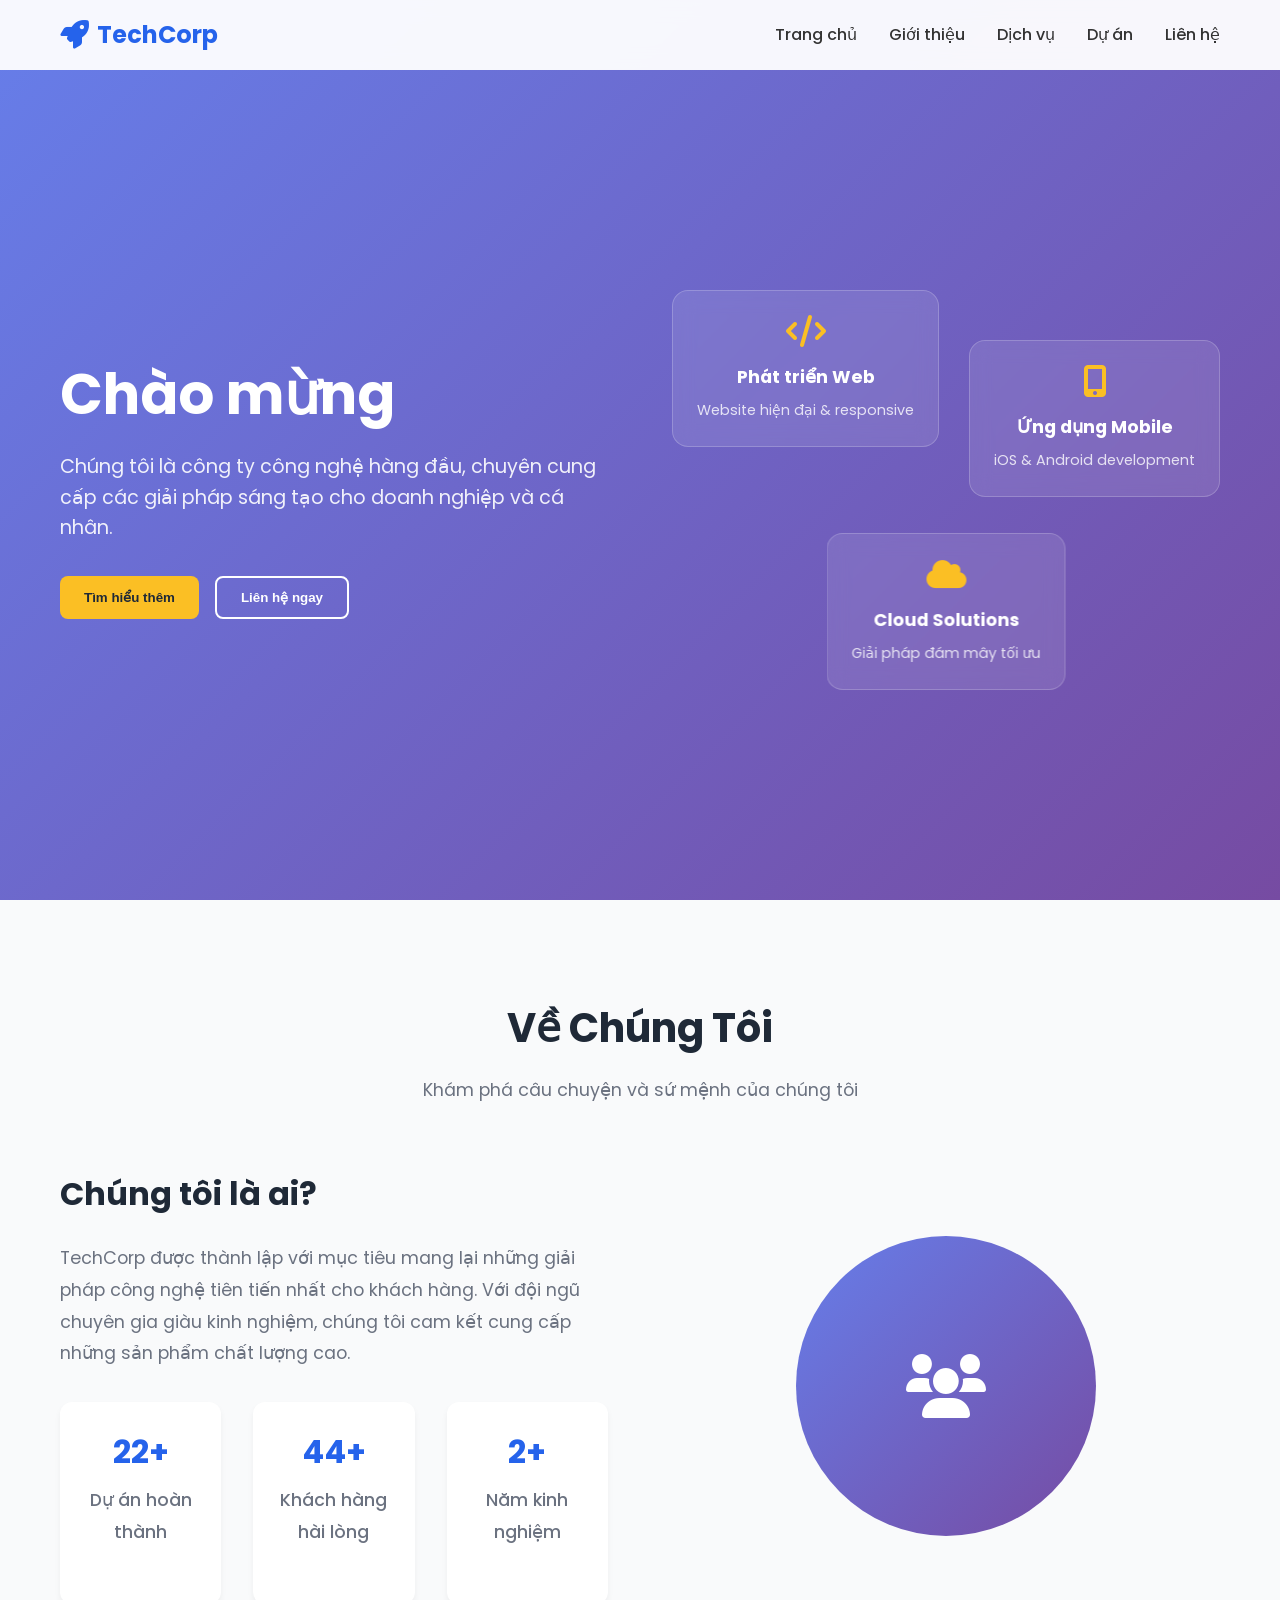
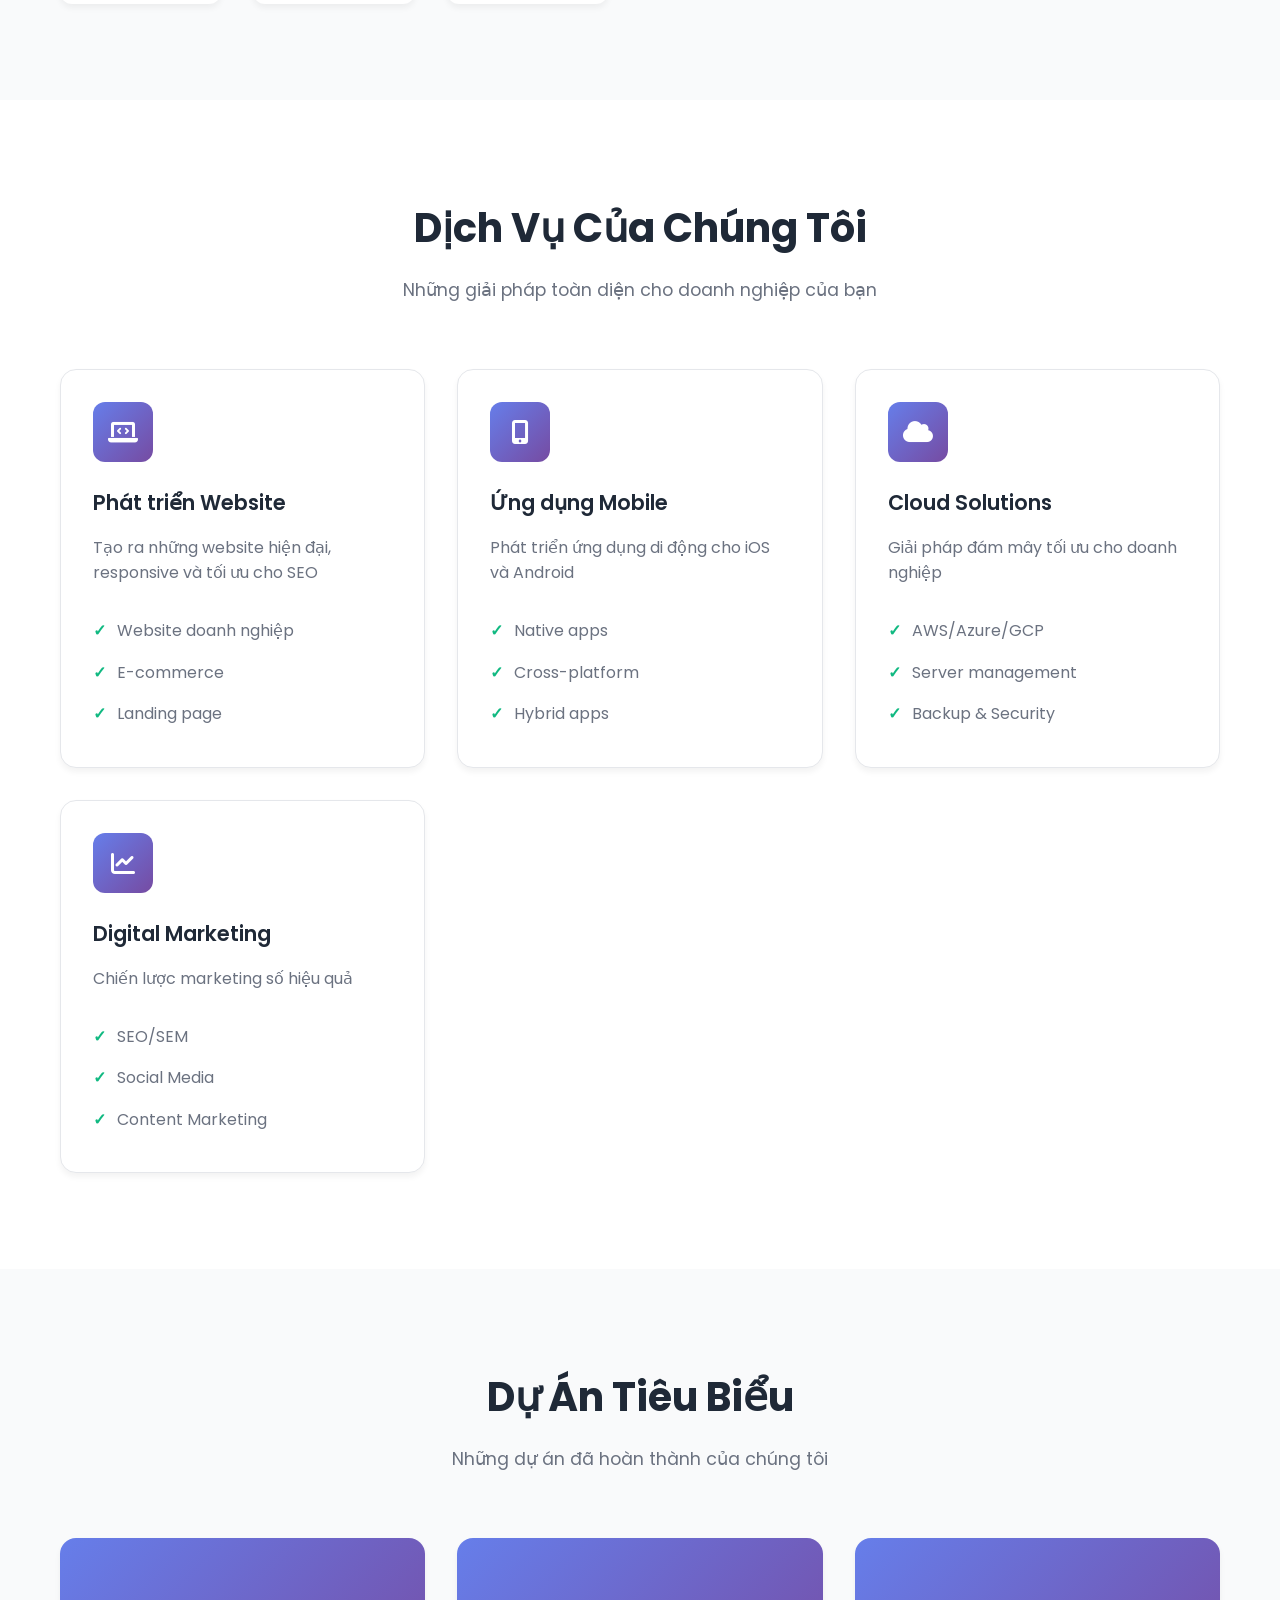
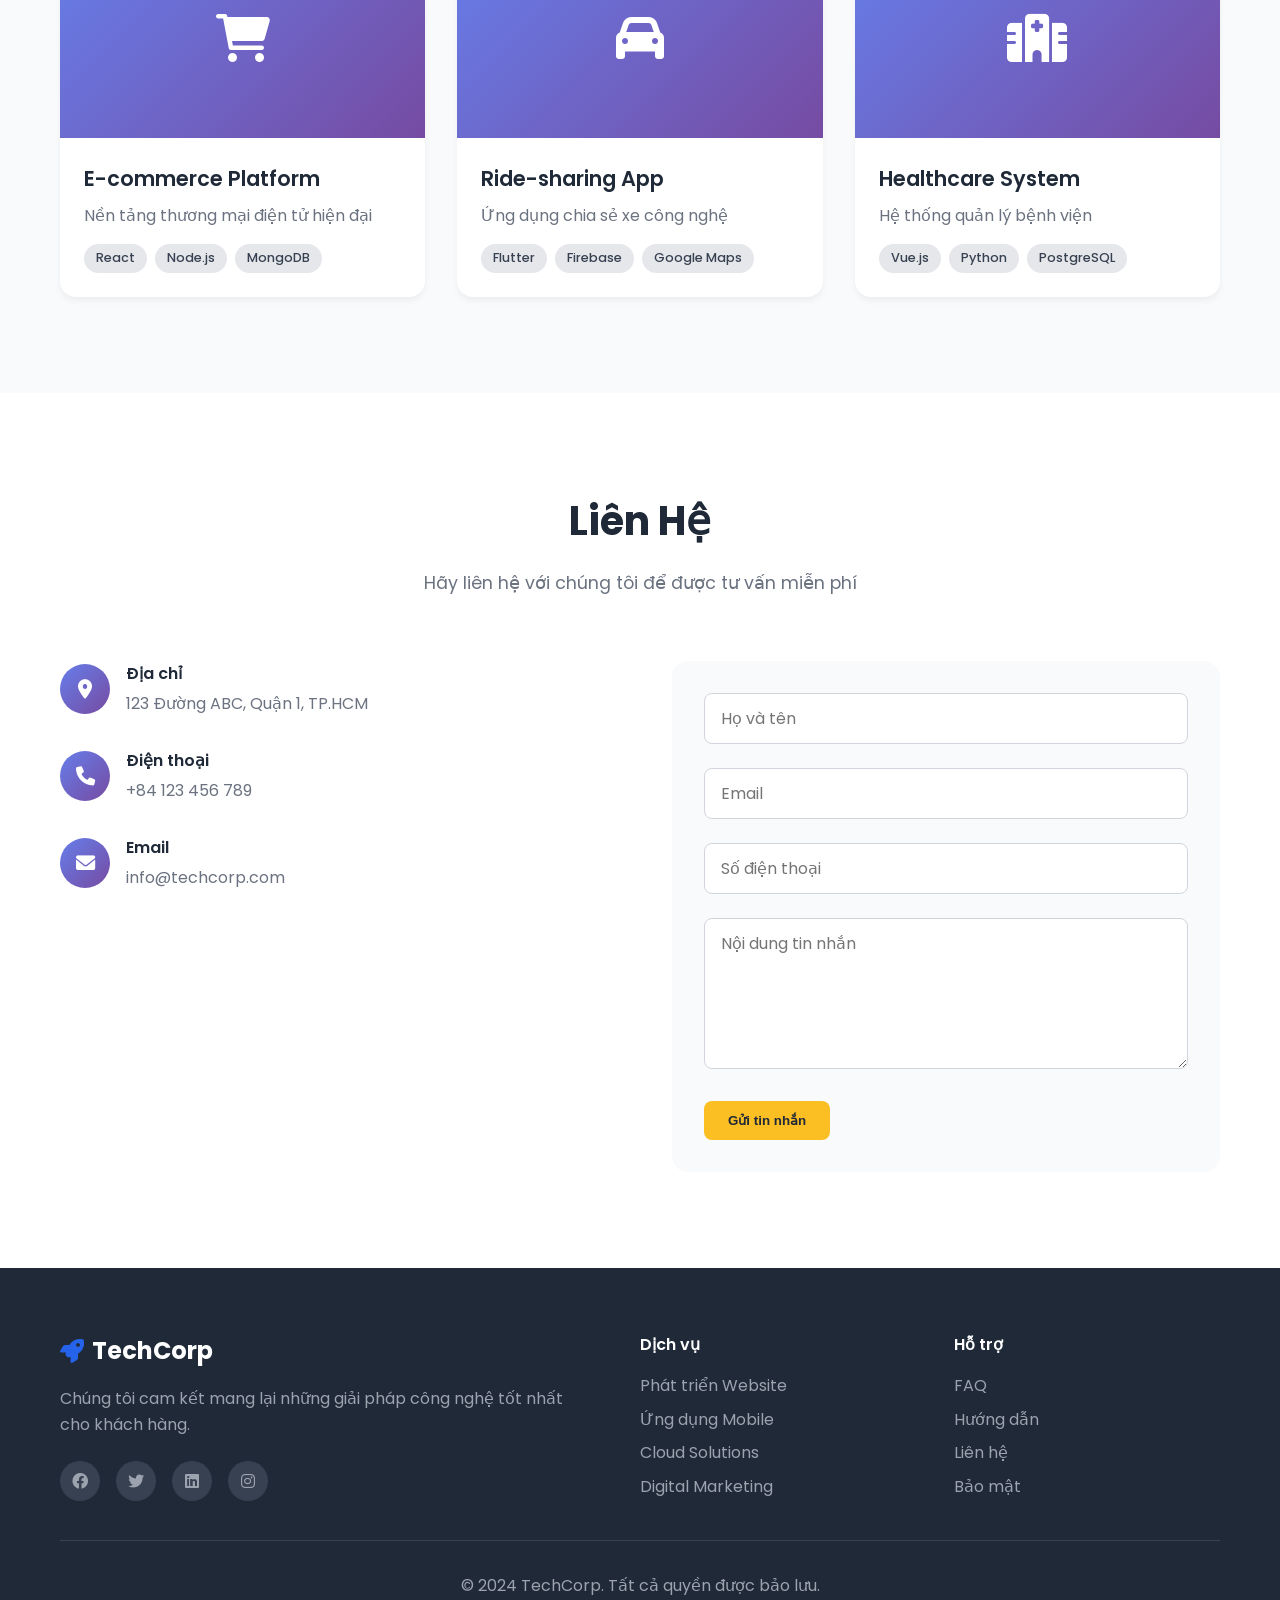
==== index.html @ 52f7b10e "Add files via upload" ====
<!DOCTYPE html>
<html lang="vi">
<head>
    <meta charset="UTF-8">
    <meta name="viewport" content="width=device-width, initial-scale=1.0">
    <title>Ứng Dụng Giới Thiệu</title>
    <link rel="stylesheet" href="styles.css">
    <link href="https://cdnjs.cloudflare.com/ajax/libs/font-awesome/6.0.0/css/all.min.css" rel="stylesheet">
    <link href="https://fonts.googleapis.com/css2?family=Poppins:wght@300;400;500;600;700&display=swap" rel="stylesheet">
</head>
<body>
    <!-- Navigation -->
    <nav class="navbar">
        <div class="nav-container">
            <div class="nav-logo">
                <i class="fas fa-rocket"></i>
                <span>TechCorp</span>
            </div>
            <ul class="nav-menu">
                <li class="nav-item">
                    <a href="#home" class="nav-link">Trang chủ</a>
                </li>
                <li class="nav-item">
                    <a href="#about" class="nav-link">Giới thiệu</a>
                </li>
                <li class="nav-item">
                    <a href="#services" class="nav-link">Dịch vụ</a>
                </li>
                <li class="nav-item">
                    <a href="#portfolio" class="nav-link">Dự án</a>
                </li>
                <li class="nav-item">
                    <a href="#contact" class="nav-link">Liên hệ</a>
                </li>
            </ul>
            <div class="hamburger">
                <span class="bar"></span>
                <span class="bar"></span>
                <span class="bar"></span>
            </div>
        </div>
    </nav>

    <!-- Hero Section -->
    <section id="home" class="hero">
        <div class="hero-container">
            <div class="hero-content">
                <h1 class="hero-title">
                    Chào mừng đến với <span class="highlight">TechCorp</span>
                </h1>
                <p class="hero-subtitle">
                    Chúng tôi là công ty công nghệ hàng đầu, chuyên cung cấp các giải pháp sáng tạo 
                    cho doanh nghiệp và cá nhân.
                </p>
                <div class="hero-buttons">
                    <button class="btn btn-primary">Tìm hiểu thêm</button>
                    <button class="btn btn-secondary">Liên hệ ngay</button>
                </div>
            </div>
            <div class="hero-image">
                <div class="floating-card">
                    <i class="fas fa-code"></i>
                    <h3>Phát triển Web</h3>
                    <p>Website hiện đại & responsive</p>
                </div>
                <div class="floating-card">
                    <i class="fas fa-mobile-alt"></i>
                    <h3>Ứng dụng Mobile</h3>
                    <p>iOS & Android development</p>
                </div>
                <div class="floating-card">
                    <i class="fas fa-cloud"></i>
                    <h3>Cloud Solutions</h3>
                    <p>Giải pháp đám mây tối ưu</p>
                </div>
            </div>
        </div>
    </section>

    <!-- About Section -->
    <section id="about" class="about">
        <div class="container">
            <div class="section-header">
                <h2>Về Chúng Tôi</h2>
                <p>Khám phá câu chuyện và sứ mệnh của chúng tôi</p>
            </div>
            <div class="about-content">
                <div class="about-text">
                    <h3>Chúng tôi là ai?</h3>
                    <p>
                        TechCorp được thành lập với mục tiêu mang lại những giải pháp công nghệ 
                        tiên tiến nhất cho khách hàng. Với đội ngũ chuyên gia giàu kinh nghiệm, 
                        chúng tôi cam kết cung cấp những sản phẩm chất lượng cao.
                    </p>
                    <div class="stats">
                        <div class="stat-item">
                            <h4>50+</h4>
                            <p>Dự án hoàn thành</p>
                        </div>
                        <div class="stat-item">
                            <h4>100+</h4>
                            <p>Khách hàng hài lòng</p>
                        </div>
                        <div class="stat-item">
                            <h4>5+</h4>
                            <p>Năm kinh nghiệm</p>
                        </div>
                    </div>
                </div>
                <div class="about-image">
                    <div class="image-placeholder">
                        <i class="fas fa-users"></i>
                    </div>
                </div>
            </div>
        </div>
    </section>

    <!-- Services Section -->
    <section id="services" class="services">
        <div class="container">
            <div class="section-header">
                <h2>Dịch Vụ Của Chúng Tôi</h2>
                <p>Những giải pháp toàn diện cho doanh nghiệp của bạn</p>
            </div>
            <div class="services-grid">
                <div class="service-card">
                    <div class="service-icon">
                        <i class="fas fa-laptop-code"></i>
                    </div>
                    <h3>Phát triển Website</h3>
                    <p>Tạo ra những website hiện đại, responsive và tối ưu cho SEO</p>
                    <ul>
                        <li>Website doanh nghiệp</li>
                        <li>E-commerce</li>
                        <li>Landing page</li>
                    </ul>
                </div>
                <div class="service-card">
                    <div class="service-icon">
                        <i class="fas fa-mobile-alt"></i>
                    </div>
                    <h3>Ứng dụng Mobile</h3>
                    <p>Phát triển ứng dụng di động cho iOS và Android</p>
                    <ul>
                        <li>Native apps</li>
                        <li>Cross-platform</li>
                        <li>Hybrid apps</li>
                    </ul>
                </div>
                <div class="service-card">
                    <div class="service-icon">
                        <i class="fas fa-cloud"></i>
                    </div>
                    <h3>Cloud Solutions</h3>
                    <p>Giải pháp đám mây tối ưu cho doanh nghiệp</p>
                    <ul>
                        <li>AWS/Azure/GCP</li>
                        <li>Server management</li>
                        <li>Backup & Security</li>
                    </ul>
                </div>
                <div class="service-card">
                    <div class="service-icon">
                        <i class="fas fa-chart-line"></i>
                    </div>
                    <h3>Digital Marketing</h3>
                    <p>Chiến lược marketing số hiệu quả</p>
                    <ul>
                        <li>SEO/SEM</li>
                        <li>Social Media</li>
                        <li>Content Marketing</li>
                    </ul>
                </div>
            </div>
        </div>
    </section>

    <!-- Portfolio Section -->
    <section id="portfolio" class="portfolio">
        <div class="container">
            <div class="section-header">
                <h2>Dự Án Tiêu Biểu</h2>
                <p>Những dự án đã hoàn thành của chúng tôi</p>
            </div>
            <div class="portfolio-grid">
                <div class="portfolio-item">
                    <div class="portfolio-image">
                        <i class="fas fa-shopping-cart"></i>
                    </div>
                    <div class="portfolio-content">
                        <h3>E-commerce Platform</h3>
                        <p>Nền tảng thương mại điện tử hiện đại</p>
                        <div class="portfolio-tags">
                            <span>React</span>
                            <span>Node.js</span>
                            <span>MongoDB</span>
                        </div>
                    </div>
                </div>
                <div class="portfolio-item">
                    <div class="portfolio-image">
                        <i class="fas fa-car"></i>
                    </div>
                    <div class="portfolio-content">
                        <h3>Ride-sharing App</h3>
                        <p>Ứng dụng chia sẻ xe công nghệ</p>
                        <div class="portfolio-tags">
                            <span>Flutter</span>
                            <span>Firebase</span>
                            <span>Google Maps</span>
                        </div>
                    </div>
                </div>
                <div class="portfolio-item">
                    <div class="portfolio-image">
                        <i class="fas fa-hospital"></i>
                    </div>
                    <div class="portfolio-content">
                        <h3>Healthcare System</h3>
                        <p>Hệ thống quản lý bệnh viện</p>
                        <div class="portfolio-tags">
                            <span>Vue.js</span>
                            <span>Python</span>
                            <span>PostgreSQL</span>
                        </div>
                    </div>
                </div>
            </div>
        </div>
    </section>

    <!-- Contact Section -->
    <section id="contact" class="contact">
        <div class="container">
            <div class="section-header">
                <h2>Liên Hệ</h2>
                <p>Hãy liên hệ với chúng tôi để được tư vấn miễn phí</p>
            </div>
            <div class="contact-content">
                <div class="contact-info">
                    <div class="contact-item">
                        <div class="contact-icon">
                            <i class="fas fa-map-marker-alt"></i>
                        </div>
                        <div>
                            <h4>Địa chỉ</h4>
                            <p>123 Đường ABC, Quận 1, TP.HCM</p>
                        </div>
                    </div>
                    <div class="contact-item">
                        <div class="contact-icon">
                            <i class="fas fa-phone"></i>
                        </div>
                        <div>
                            <h4>Điện thoại</h4>
                            <p>+84 123 456 789</p>
                        </div>
                    </div>
                    <div class="contact-item">
                        <div class="contact-icon">
                            <i class="fas fa-envelope"></i>
                        </div>
                        <div>
                            <h4>Email</h4>
                            <p>info@techcorp.com</p>
                        </div>
                    </div>
                </div>
                <form class="contact-form">
                    <div class="form-group">
                        <input type="text" placeholder="Họ và tên" required>
                    </div>
                    <div class="form-group">
                        <input type="email" placeholder="Email" required>
                    </div>
                    <div class="form-group">
                        <input type="text" placeholder="Số điện thoại">
                    </div>
                    <div class="form-group">
                        <textarea placeholder="Nội dung tin nhắn" rows="5" required></textarea>
                    </div>
                    <button type="submit" class="btn btn-primary">Gửi tin nhắn</button>
                </form>
            </div>
        </div>
    </section>

    <!-- Footer -->
    <footer class="footer">
        <div class="container">
            <div class="footer-content">
                <div class="footer-section">
                    <div class="footer-logo">
                        <i class="fas fa-rocket"></i>
                        <span>TechCorp</span>
                    </div>
                    <p>Chúng tôi cam kết mang lại những giải pháp công nghệ tốt nhất cho khách hàng.</p>
                    <div class="social-links">
                        <a href="#"><i class="fab fa-facebook"></i></a>
                        <a href="#"><i class="fab fa-twitter"></i></a>
                        <a href="#"><i class="fab fa-linkedin"></i></a>
                        <a href="#"><i class="fab fa-instagram"></i></a>
                    </div>
                </div>
                <div class="footer-section">
                    <h4>Dịch vụ</h4>
                    <ul>
                        <li><a href="#">Phát triển Website</a></li>
                        <li><a href="#">Ứng dụng Mobile</a></li>
                        <li><a href="#">Cloud Solutions</a></li>
                        <li><a href="#">Digital Marketing</a></li>
                    </ul>
                </div>
                <div class="footer-section">
                    <h4>Hỗ trợ</h4>
                    <ul>
                        <li><a href="#">FAQ</a></li>
                        <li><a href="#">Hướng dẫn</a></li>
                        <li><a href="#">Liên hệ</a></li>
                        <li><a href="#">Bảo mật</a></li>
                    </ul>
                </div>
            </div>
            <div class="footer-bottom">
                <p>&copy; 2024 TechCorp. Tất cả quyền được bảo lưu.</p>
            </div>
        </div>
    </footer>

    <script src="script.js"></script>
</body>
</html>
---- styles.css ----
/* Reset and Base Styles */
* {
    margin: 0;
    padding: 0;
    box-sizing: border-box;
}

html {
    scroll-behavior: smooth;
}

body {
    font-family: 'Poppins', sans-serif;
    line-height: 1.6;
    color: #333;
    overflow-x: hidden;
}

.container {
    max-width: 1200px;
    margin: 0 auto;
    padding: 0 20px;
}

/* Navigation */
.navbar {
    position: fixed;
    top: 0;
    width: 100%;
    background: rgba(255, 255, 255, 0.95);
    backdrop-filter: blur(10px);
    z-index: 1000;
    padding: 1rem 0;
    transition: all 0.3s ease;
}

.nav-container {
    max-width: 1200px;
    margin: 0 auto;
    padding: 0 20px;
    display: flex;
    justify-content: space-between;
    align-items: center;
}

.nav-logo {
    display: flex;
    align-items: center;
    font-size: 1.5rem;
    font-weight: 700;
    color: #2563eb;
}

.nav-logo i {
    margin-right: 0.5rem;
    font-size: 1.8rem;
}

.nav-menu {
    display: flex;
    list-style: none;
    gap: 2rem;
}

.nav-link {
    text-decoration: none;
    color: #333;
    font-weight: 500;
    transition: color 0.3s ease;
    position: relative;
}

.nav-link:hover {
    color: #2563eb;
}

.nav-link::after {
    content: '';
    position: absolute;
    bottom: -5px;
    left: 0;
    width: 0;
    height: 2px;
    background: #2563eb;
    transition: width 0.3s ease;
}

.nav-link:hover::after {
    width: 100%;
}

.hamburger {
    display: none;
    flex-direction: column;
    cursor: pointer;
}

.bar {
    width: 25px;
    height: 3px;
    background: #333;
    margin: 3px 0;
    transition: 0.3s;
}

/* Hero Section */
.hero {
    min-height: 100vh;
    display: flex;
    align-items: center;
    background: linear-gradient(135deg, #667eea 0%, #764ba2 100%);
    color: white;
    padding-top: 80px;
}

.hero-container {
    max-width: 1200px;
    margin: 0 auto;
    padding: 0 20px;
    display: grid;
    grid-template-columns: 1fr 1fr;
    gap: 4rem;
    align-items: center;
}

.hero-title {
    font-size: 3.5rem;
    font-weight: 700;
    margin-bottom: 1.5rem;
    line-height: 1.2;
}

.highlight {
    color: #fbbf24;
}

.hero-subtitle {
    font-size: 1.2rem;
    margin-bottom: 2rem;
    opacity: 0.9;
}

.hero-buttons {
    display: flex;
    gap: 1rem;
    flex-wrap: wrap;
}

.btn {
    padding: 12px 24px;
    border: none;
    border-radius: 8px;
    font-weight: 600;
    cursor: pointer;
    transition: all 0.3s ease;
    text-decoration: none;
    display: inline-block;
}

.btn-primary {
    background: #fbbf24;
    color: #1f2937;
}

.btn-primary:hover {
    background: #f59e0b;
    transform: translateY(-2px);
}

.btn-secondary {
    background: transparent;
    color: white;
    border: 2px solid white;
}

.btn-secondary:hover {
    background: white;
    color: #1f2937;
    transform: translateY(-2px);
}

.hero-image {
    position: relative;
    height: 400px;
}

.floating-card {
    position: absolute;
    background: rgba(255, 255, 255, 0.1);
    backdrop-filter: blur(10px);
    border: 1px solid rgba(255, 255, 255, 0.2);
    border-radius: 16px;
    padding: 1.5rem;
    text-align: center;
    animation: float 6s ease-in-out infinite;
}

.floating-card:nth-child(1) {
    top: 0;
    left: 0;
    animation-delay: 0s;
}

.floating-card:nth-child(2) {
    top: 50px;
    right: 0;
    animation-delay: 2s;
}

.floating-card:nth-child(3) {
    bottom: 0;
    left: 50%;
    transform: translateX(-50%);
    animation-delay: 4s;
}

.floating-card i {
    font-size: 2rem;
    color: #fbbf24;
    margin-bottom: 1rem;
}

.floating-card h3 {
    font-size: 1.1rem;
    margin-bottom: 0.5rem;
}

.floating-card p {
    font-size: 0.9rem;
    opacity: 0.8;
}

@keyframes float {
    0%, 100% { transform: translateY(0px); }
    50% { transform: translateY(-20px); }
}

/* Section Headers */
.section-header {
    text-align: center;
    margin-bottom: 4rem;
}

.section-header h2 {
    font-size: 2.5rem;
    font-weight: 700;
    margin-bottom: 1rem;
    color: #1f2937;
}

.section-header p {
    font-size: 1.1rem;
    color: #6b7280;
    max-width: 600px;
    margin: 0 auto;
}

/* About Section */
.about {
    padding: 6rem 0;
    background: #f9fafb;
}

.about-content {
    display: grid;
    grid-template-columns: 1fr 1fr;
    gap: 4rem;
    align-items: center;
}

.about-text h3 {
    font-size: 2rem;
    margin-bottom: 1.5rem;
    color: #1f2937;
}

.about-text p {
    font-size: 1.1rem;
    color: #6b7280;
    margin-bottom: 2rem;
    line-height: 1.8;
}

.stats {
    display: grid;
    grid-template-columns: repeat(3, 1fr);
    gap: 2rem;
}

.stat-item {
    text-align: center;
    padding: 1.5rem;
    background: white;
    border-radius: 12px;
    box-shadow: 0 4px 6px rgba(0, 0, 0, 0.05);
    transition: transform 0.3s ease;
}

.stat-item:hover {
    transform: translateY(-5px);
}

.stat-item h4 {
    font-size: 2rem;
    font-weight: 700;
    color: #2563eb;
    margin-bottom: 0.5rem;
}

.stat-item p {
    color: #6b7280;
    font-weight: 500;
}

.about-image {
    display: flex;
    justify-content: center;
    align-items: center;
}

.image-placeholder {
    width: 300px;
    height: 300px;
    background: linear-gradient(135deg, #667eea 0%, #764ba2 100%);
    border-radius: 50%;
    display: flex;
    align-items: center;
    justify-content: center;
    color: white;
    font-size: 4rem;
}

/* Services Section */
.services {
    padding: 6rem 0;
    background: white;
}

.services-grid {
    display: grid;
    grid-template-columns: repeat(auto-fit, minmax(280px, 1fr));
    gap: 2rem;
}

.service-card {
    background: white;
    padding: 2rem;
    border-radius: 16px;
    box-shadow: 0 4px 6px rgba(0, 0, 0, 0.05);
    transition: all 0.3s ease;
    border: 1px solid #e5e7eb;
}

.service-card:hover {
    transform: translateY(-10px);
    box-shadow: 0 20px 25px rgba(0, 0, 0, 0.1);
}

.service-icon {
    width: 60px;
    height: 60px;
    background: linear-gradient(135deg, #667eea 0%, #764ba2 100%);
    border-radius: 12px;
    display: flex;
    align-items: center;
    justify-content: center;
    margin-bottom: 1.5rem;
}

.service-icon i {
    font-size: 1.5rem;
    color: white;
}

.service-card h3 {
    font-size: 1.3rem;
    font-weight: 600;
    margin-bottom: 1rem;
    color: #1f2937;
}

.service-card p {
    color: #6b7280;
    margin-bottom: 1.5rem;
    line-height: 1.6;
}

.service-card ul {
    list-style: none;
}

.service-card li {
    padding: 0.5rem 0;
    color: #6b7280;
    position: relative;
    padding-left: 1.5rem;
}

.service-card li::before {
    content: '✓';
    position: absolute;
    left: 0;
    color: #10b981;
    font-weight: bold;
}

/* Portfolio Section */
.portfolio {
    padding: 6rem 0;
    background: #f9fafb;
}

.portfolio-grid {
    display: grid;
    grid-template-columns: repeat(auto-fit, minmax(350px, 1fr));
    gap: 2rem;
}

.portfolio-item {
    background: white;
    border-radius: 16px;
    overflow: hidden;
    box-shadow: 0 4px 6px rgba(0, 0, 0, 0.05);
    transition: all 0.3s ease;
}

.portfolio-item:hover {
    transform: translateY(-5px);
    box-shadow: 0 20px 25px rgba(0, 0, 0, 0.1);
}

.portfolio-image {
    height: 200px;
    background: linear-gradient(135deg, #667eea 0%, #764ba2 100%);
    display: flex;
    align-items: center;
    justify-content: center;
    color: white;
    font-size: 3rem;
}

.portfolio-content {
    padding: 1.5rem;
}

.portfolio-content h3 {
    font-size: 1.3rem;
    font-weight: 600;
    margin-bottom: 0.5rem;
    color: #1f2937;
}

.portfolio-content p {
    color: #6b7280;
    margin-bottom: 1rem;
}

.portfolio-tags {
    display: flex;
    gap: 0.5rem;
    flex-wrap: wrap;
}

.portfolio-tags span {
    background: #e5e7eb;
    color: #374151;
    padding: 0.25rem 0.75rem;
    border-radius: 20px;
    font-size: 0.8rem;
    font-weight: 500;
}

/* Contact Section */
.contact {
    padding: 6rem 0;
    background: white;
}

.contact-content {
    display: grid;
    grid-template-columns: 1fr 1fr;
    gap: 4rem;
}

.contact-info {
    display: flex;
    flex-direction: column;
    gap: 2rem;
}

.contact-item {
    display: flex;
    align-items: center;
    gap: 1rem;
}

.contact-icon {
    width: 50px;
    height: 50px;
    background: linear-gradient(135deg, #667eea 0%, #764ba2 100%);
    border-radius: 50%;
    display: flex;
    align-items: center;
    justify-content: center;
    color: white;
    font-size: 1.2rem;
}

.contact-item h4 {
    font-weight: 600;
    margin-bottom: 0.25rem;
    color: #1f2937;
}

.contact-item p {
    color: #6b7280;
}

.contact-form {
    background: #f9fafb;
    padding: 2rem;
    border-radius: 16px;
}

.form-group {
    margin-bottom: 1.5rem;
}

.form-group input,
.form-group textarea {
    width: 100%;
    padding: 12px 16px;
    border: 1px solid #d1d5db;
    border-radius: 8px;
    font-size: 1rem;
    transition: border-color 0.3s ease;
    font-family: inherit;
}

.form-group input:focus,
.form-group textarea:focus {
    outline: none;
    border-color: #2563eb;
    box-shadow: 0 0 0 3px rgba(37, 99, 235, 0.1);
}

.form-group textarea {
    resize: vertical;
    min-height: 120px;
}

/* Footer */
.footer {
    background: #1f2937;
    color: white;
    padding: 4rem 0 2rem;
}

.footer-content {
    display: grid;
    grid-template-columns: 2fr 1fr 1fr;
    gap: 3rem;
    margin-bottom: 2rem;
}

.footer-logo {
    display: flex;
    align-items: center;
    font-size: 1.5rem;
    font-weight: 700;
    margin-bottom: 1rem;
}

.footer-logo i {
    margin-right: 0.5rem;
    color: #2563eb;
}

.footer-section p {
    color: #9ca3af;
    margin-bottom: 1.5rem;
    line-height: 1.6;
}

.social-links {
    display: flex;
    gap: 1rem;
}

.social-links a {
    width: 40px;
    height: 40px;
    background: #374151;
    border-radius: 50%;
    display: flex;
    align-items: center;
    justify-content: center;
    color: white;
    text-decoration: none;
    transition: background 0.3s ease;
}

.social-links a:hover {
    background: #2563eb;
}

.footer-section h4 {
    font-weight: 600;
    margin-bottom: 1rem;
    color: white;
}

.footer-section ul {
    list-style: none;
}

.footer-section li {
    margin-bottom: 0.5rem;
}

.footer-section a {
    color: #9ca3af;
    text-decoration: none;
    transition: color 0.3s ease;
}

.footer-section a:hover {
    color: white;
}

.footer-bottom {
    border-top: 1px solid #374151;
    padding-top: 2rem;
    text-align: center;
    color: #9ca3af;
}

/* Responsive Design */
@media (max-width: 768px) {
    .hamburger {
        display: flex;
    }

    .nav-menu {
        position: fixed;
        left: -100%;
        top: 70px;
        flex-direction: column;
        background-color: white;
        width: 100%;
        text-align: center;
        transition: 0.3s;
        box-shadow: 0 10px 27px rgba(0, 0, 0, 0.05);
        padding: 2rem 0;
    }

    .nav-menu.active {
        left: 0;
    }

    .hero-container {
        grid-template-columns: 1fr;
        text-align: center;
    }

    .hero-title {
        font-size: 2.5rem;
    }

    .hero-image {
        display: none;
    }

    .about-content {
        grid-template-columns: 1fr;
    }

    .stats {
        grid-template-columns: 1fr;
    }

    .contact-content {
        grid-template-columns: 1fr;
    }

    .footer-content {
        grid-template-columns: 1fr;
        text-align: center;
    }

    .section-header h2 {
        font-size: 2rem;
    }
}

@media (max-width: 480px) {
    .hero-title {
        font-size: 2rem;
    }

    .hero-buttons {
        flex-direction: column;
        align-items: center;
    }

    .btn {
        width: 100%;
        max-width: 250px;
    }
}

/* Animations */
@keyframes fadeInUp {
    from {
        opacity: 0;
        transform: translateY(30px);
    }
    to {
        opacity: 1;
        transform: translateY(0);
    }
}

.service-card,
.portfolio-item,
.stat-item {
    animation: fadeInUp 0.6s ease-out;
}

/* Smooth scrolling for navigation links */
.nav-link {
    scroll-behavior: smooth;
}
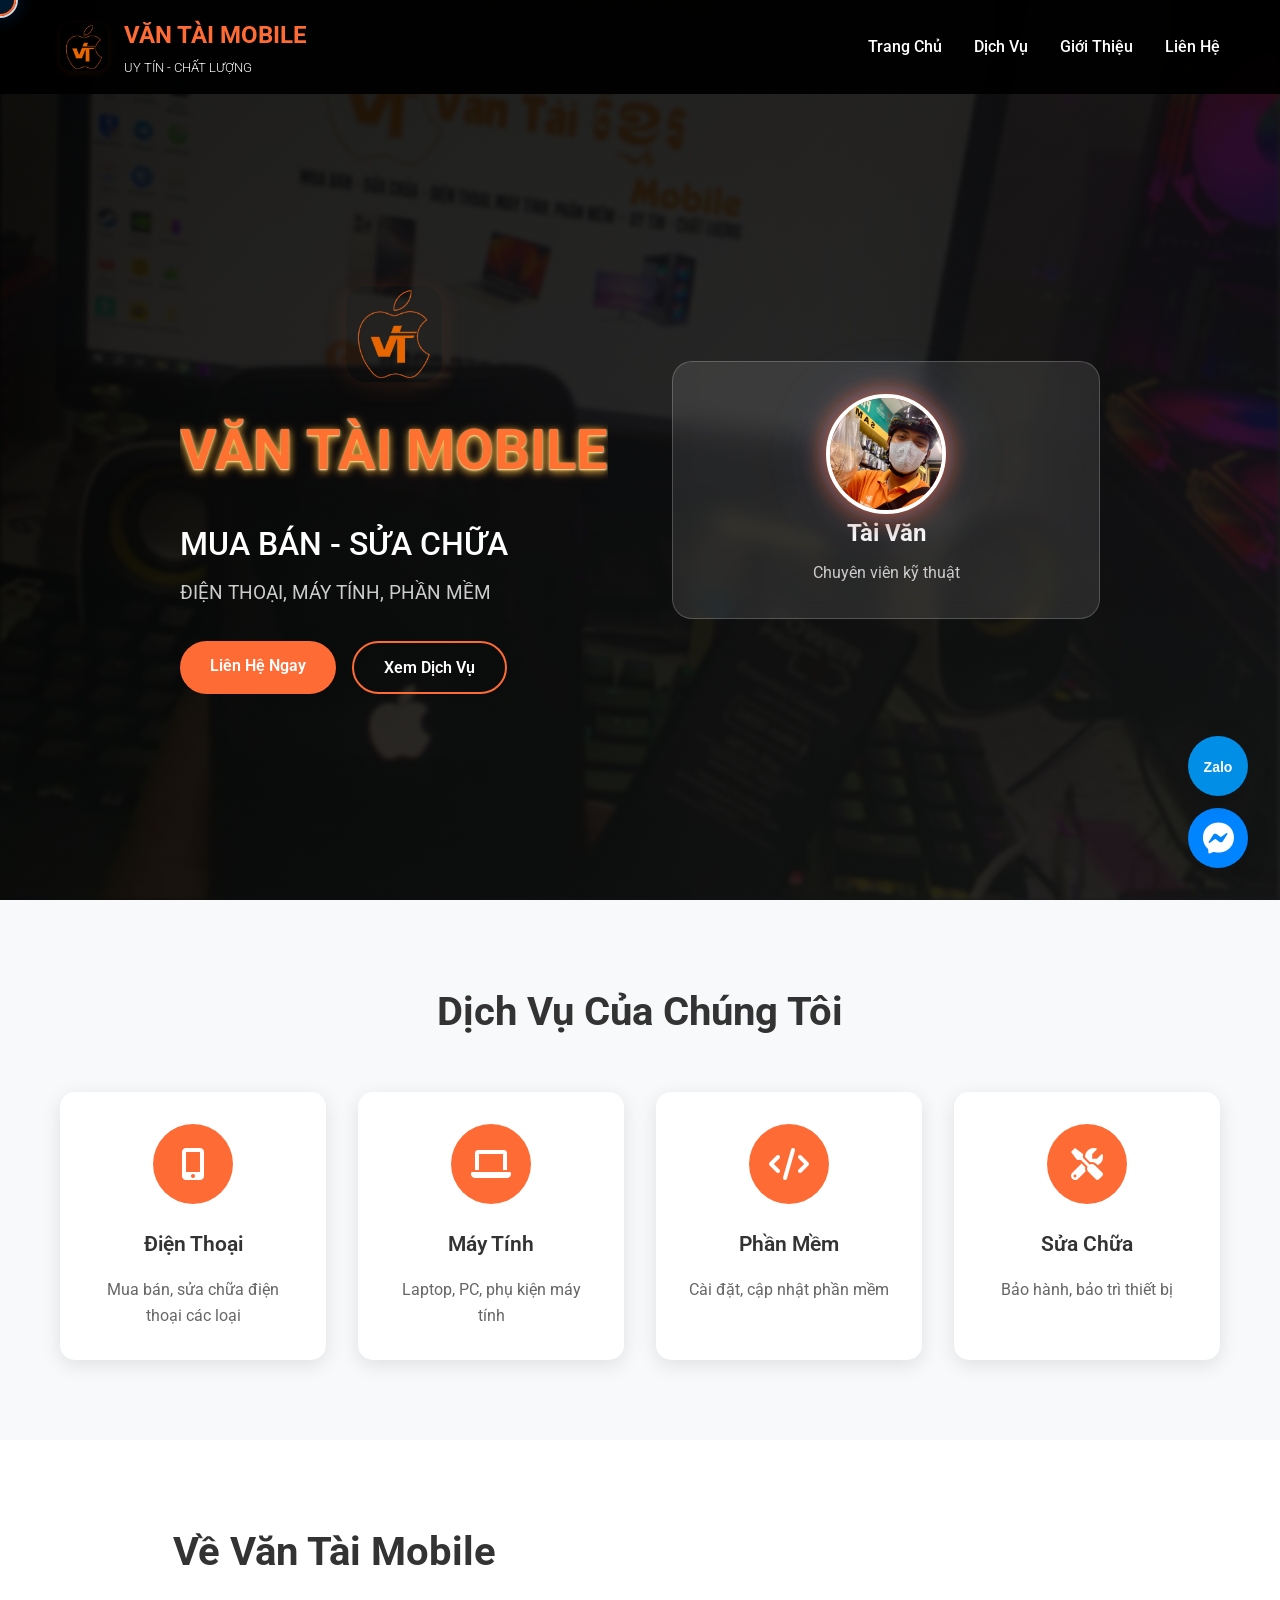
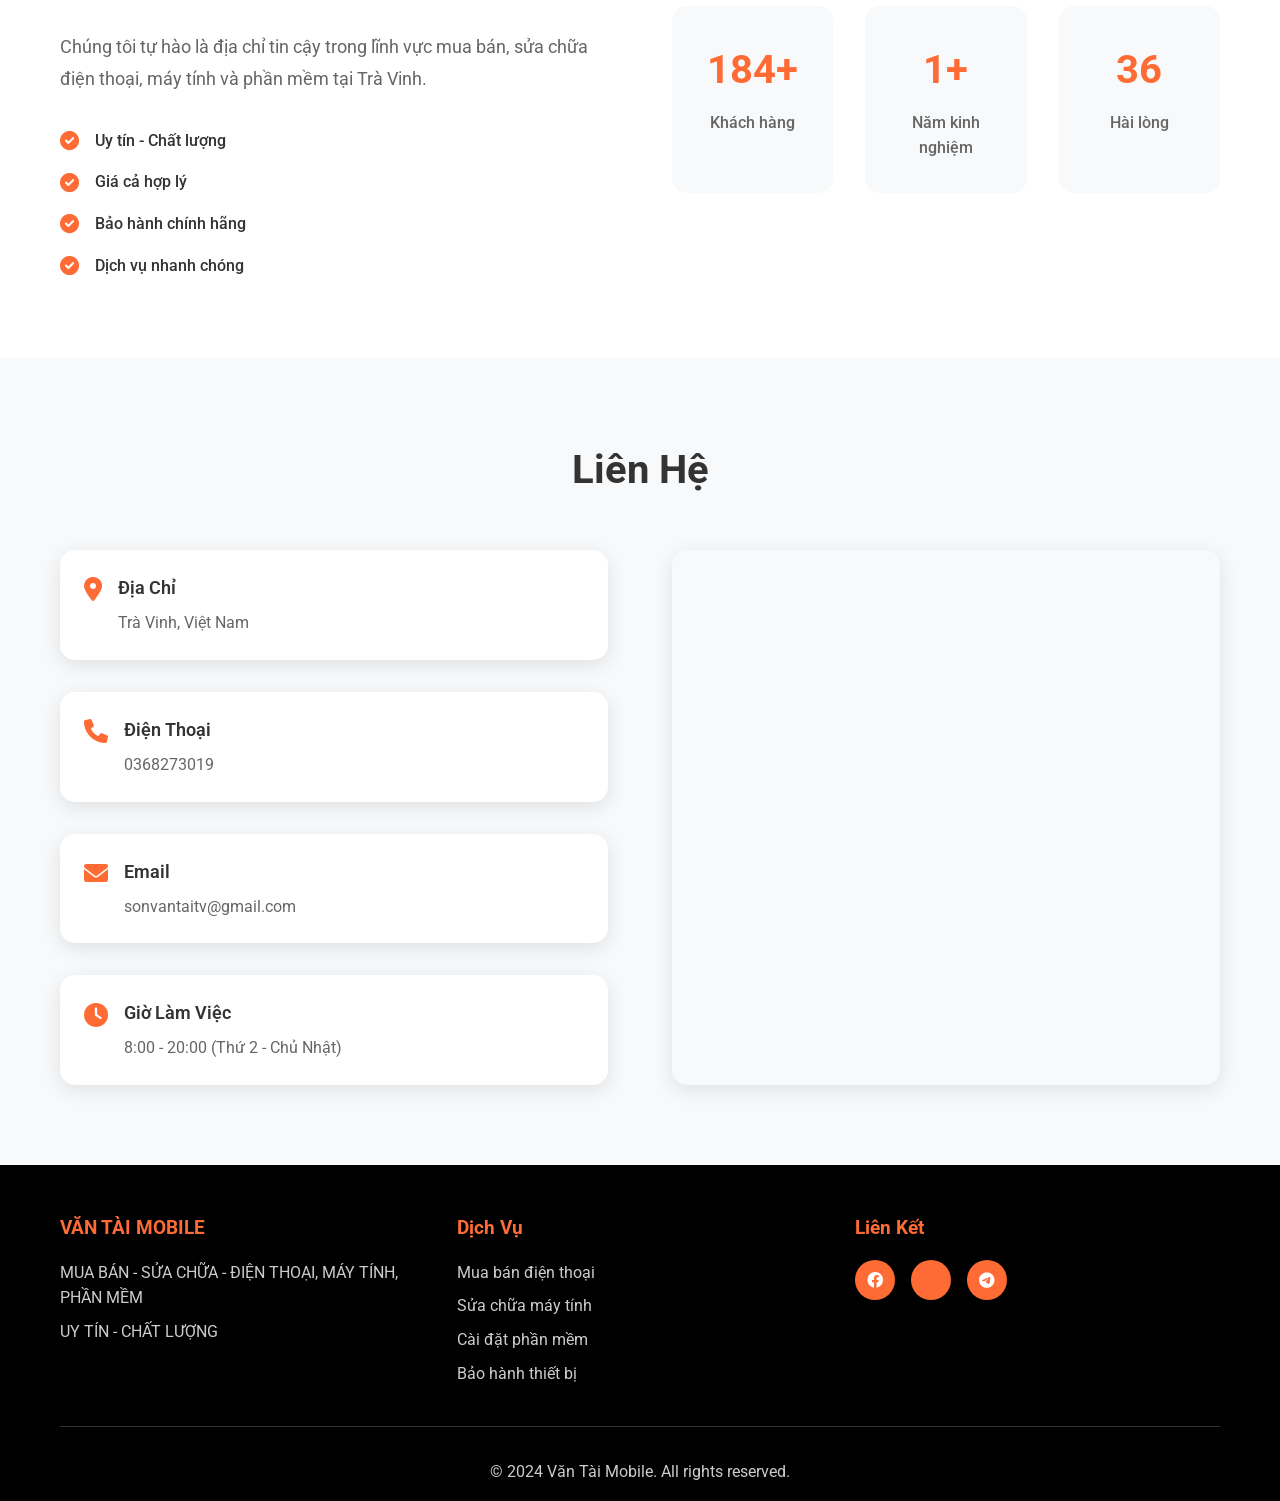
==== commit 8b0a6c6e: "Add files via upload" ====
--- a/index.html
+++ b/index.html
@@ -3,75 +3,95 @@
 <head>
     <meta charset="UTF-8">
     <meta name="viewport" content="width=device-width, initial-scale=1.0">
-    <title>Ứng Dụng Giới Thiệu</title>
-    <link rel="stylesheet" href="styles.css">
-    <link href="https://cdnjs.cloudflare.com/ajax/libs/font-awesome/6.0.0/css/all.min.css" rel="stylesheet">
-    <link href="https://fonts.googleapis.com/css2?family=Poppins:wght@300;400;500;600;700&display=swap" rel="stylesheet">
+    <title>Văn Tài Mobile - Mua Bán Sửa Chữa Điện Thoại, Máy Tính, Phần Mềm</title>
+    <link rel="stylesheet" href="style.css">
+    <link href="https://fonts.googleapis.com/css2?family=Roboto:wght@300;400;500;700&display=swap" rel="stylesheet">
+    <link rel="stylesheet" href="https://cdnjs.cloudflare.com/ajax/libs/font-awesome/6.0.0/css/all.min.css">
 </head>
 <body>
-    <!-- Navigation -->
-    <nav class="navbar">
-        <div class="nav-container">
-            <div class="nav-logo">
-                <i class="fas fa-rocket"></i>
-                <span>TechCorp</span>
-            </div>
-            <ul class="nav-menu">
-                <li class="nav-item">
-                    <a href="#home" class="nav-link">Trang chủ</a>
-                </li>
-                <li class="nav-item">
-                    <a href="#about" class="nav-link">Giới thiệu</a>
-                </li>
-                <li class="nav-item">
-                    <a href="#services" class="nav-link">Dịch vụ</a>
-                </li>
-                <li class="nav-item">
-                    <a href="#portfolio" class="nav-link">Dự án</a>
-                </li>
-                <li class="nav-item">
-                    <a href="#contact" class="nav-link">Liên hệ</a>
-                </li>
-            </ul>
-            <div class="hamburger">
-                <span class="bar"></span>
-                <span class="bar"></span>
-                <span class="bar"></span>
-            </div>
-        </div>
-    </nav>
+    <!-- Header -->
+    <header class="header">
+        <nav class="navbar">
+            <div class="nav-container">
+                <div class="logo">
+                    <img src="images/logo.png" alt="Văn Tài Mobile Logo" class="logo-img" />
+                    <div class="logo-text">
+                        <h1>VĂN TÀI MOBILE</h1>
+                        <span class="slogan">UY TÍN - CHẤT LƯỢNG</span>
+                    </div>
+                </div>
+                <div class="nav-menu">
+                    <a href="#home" class="nav-link">Trang Chủ</a>
+                    <a href="#services" class="nav-link">Dịch Vụ</a>
+                    <a href="#about" class="nav-link">Giới Thiệu</a>
+                    <a href="#contact" class="nav-link">Liên Hệ</a>
+                </div>
+                <div class="hamburger">
+                    <span></span>
+                    <span></span>
+                    <span></span>
+                </div>
+            </div>
+        </nav>
+    </header>
 
     <!-- Hero Section -->
     <section id="home" class="hero">
-        <div class="hero-container">
-            <div class="hero-content">
-                <h1 class="hero-title">
-                    Chào mừng đến với <span class="highlight">TechCorp</span>
-                </h1>
-                <p class="hero-subtitle">
-                    Chúng tôi là công ty công nghệ hàng đầu, chuyên cung cấp các giải pháp sáng tạo 
-                    cho doanh nghiệp và cá nhân.
-                </p>
+        <div class="hero-content">
+            <div class="hero-text">
+                <img src="images/logo.png" alt="Văn Tài Mobile Logo" class="hero-logo" />
+                <h1 class="hero-title">VĂN TÀI MOBILE</h1>
+                <h2 class="hero-subtitle">MUA BÁN - SỬA CHỮA</h2>
+                <p class="hero-description">ĐIỆN THOẠI, MÁY TÍNH, PHẦN MỀM</p>
                 <div class="hero-buttons">
-                    <button class="btn btn-primary">Tìm hiểu thêm</button>
-                    <button class="btn btn-secondary">Liên hệ ngay</button>
+                    <a href="#contact" class="btn btn-primary">Liên Hệ Ngay</a>
+                    <a href="#services" class="btn btn-secondary">Xem Dịch Vụ</a>
                 </div>
             </div>
             <div class="hero-image">
-                <div class="floating-card">
-                    <i class="fas fa-code"></i>
-                    <h3>Phát triển Web</h3>
-                    <p>Website hiện đại & responsive</p>
-                </div>
-                <div class="floating-card">
-                    <i class="fas fa-mobile-alt"></i>
-                    <h3>Ứng dụng Mobile</h3>
-                    <p>iOS & Android development</p>
-                </div>
-                <div class="floating-card">
-                    <i class="fas fa-cloud"></i>
-                    <h3>Cloud Solutions</h3>
-                    <p>Giải pháp đám mây tối ưu</p>
+                <div class="profile-card">
+                    <div class="profile-pic">
+                        <img src="images/avatar.jpg" alt="Ảnh đại diện Tài Văn" class="avatar-img" />
+                    </div>
+                    <h3>Tài Văn</h3>
+                    <p>Chuyên viên kỹ thuật</p>
+                </div>
+            </div>
+        </div>
+    </section>
+
+    <!-- Services Section -->
+    <section id="services" class="services">
+        <div class="container">
+            <h2 class="section-title">Dịch Vụ Của Chúng Tôi</h2>
+            <div class="services-grid">
+                <div class="service-card">
+                    <div class="service-icon">
+                        <i class="fas fa-mobile-alt"></i>
+                    </div>
+                    <h3>Điện Thoại</h3>
+                    <p>Mua bán, sửa chữa điện thoại các loại</p>
+                </div>
+                <div class="service-card">
+                    <div class="service-icon">
+                        <i class="fas fa-laptop"></i>
+                    </div>
+                    <h3>Máy Tính</h3>
+                    <p>Laptop, PC, phụ kiện máy tính</p>
+                </div>
+                <div class="service-card">
+                    <div class="service-icon">
+                        <i class="fas fa-code"></i>
+                    </div>
+                    <h3>Phần Mềm</h3>
+                    <p>Cài đặt, cập nhật phần mềm</p>
+                </div>
+                <div class="service-card">
+                    <div class="service-icon">
+                        <i class="fas fa-tools"></i>
+                    </div>
+                    <h3>Sửa Chữa</h3>
+                    <p>Bảo hành, bảo trì thiết bị</p>
                 </div>
             </div>
         </div>
@@ -80,149 +100,42 @@
     <!-- About Section -->
     <section id="about" class="about">
         <div class="container">
-            <div class="section-header">
-                <h2>Về Chúng Tôi</h2>
-                <p>Khám phá câu chuyện và sứ mệnh của chúng tôi</p>
-            </div>
             <div class="about-content">
                 <div class="about-text">
-                    <h3>Chúng tôi là ai?</h3>
-                    <p>
-                        TechCorp được thành lập với mục tiêu mang lại những giải pháp công nghệ 
-                        tiên tiến nhất cho khách hàng. Với đội ngũ chuyên gia giàu kinh nghiệm, 
-                        chúng tôi cam kết cung cấp những sản phẩm chất lượng cao.
-                    </p>
+                    <h2 class="section-title">Về Văn Tài Mobile</h2>
+                    <p>Chúng tôi tự hào là địa chỉ tin cậy trong lĩnh vực mua bán, sửa chữa điện thoại, máy tính và phần mềm tại Trà Vinh.</p>
+                    <div class="features">
+                        <div class="feature">
+                            <i class="fas fa-check-circle"></i>
+                            <span>Uy tín - Chất lượng</span>
+                        </div>
+                        <div class="feature">
+                            <i class="fas fa-check-circle"></i>
+                            <span>Giá cả hợp lý</span>
+                        </div>
+                        <div class="feature">
+                            <i class="fas fa-check-circle"></i>
+                            <span>Bảo hành chính hãng</span>
+                        </div>
+                        <div class="feature">
+                            <i class="fas fa-check-circle"></i>
+                            <span>Dịch vụ nhanh chóng</span>
+                        </div>
+                    </div>
+                </div>
+                <div class="about-image">
                     <div class="stats">
-                        <div class="stat-item">
-                            <h4>50+</h4>
-                            <p>Dự án hoàn thành</p>
-                        </div>
-                        <div class="stat-item">
-                            <h4>100+</h4>
-                            <p>Khách hàng hài lòng</p>
-                        </div>
-                        <div class="stat-item">
-                            <h4>5+</h4>
+                        <div class="stat">
+                            <h3>500+</h3>
+                            <p>Khách hàng</p>
+                        </div>
+                        <div class="stat">
+                            <h3>3+</h3>
                             <p>Năm kinh nghiệm</p>
                         </div>
-                    </div>
-                </div>
-                <div class="about-image">
-                    <div class="image-placeholder">
-                        <i class="fas fa-users"></i>
-                    </div>
-                </div>
-            </div>
-        </div>
-    </section>
-
-    <!-- Services Section -->
-    <section id="services" class="services">
-        <div class="container">
-            <div class="section-header">
-                <h2>Dịch Vụ Của Chúng Tôi</h2>
-                <p>Những giải pháp toàn diện cho doanh nghiệp của bạn</p>
-            </div>
-            <div class="services-grid">
-                <div class="service-card">
-                    <div class="service-icon">
-                        <i class="fas fa-laptop-code"></i>
-                    </div>
-                    <h3>Phát triển Website</h3>
-                    <p>Tạo ra những website hiện đại, responsive và tối ưu cho SEO</p>
-                    <ul>
-                        <li>Website doanh nghiệp</li>
-                        <li>E-commerce</li>
-                        <li>Landing page</li>
-                    </ul>
-                </div>
-                <div class="service-card">
-                    <div class="service-icon">
-                        <i class="fas fa-mobile-alt"></i>
-                    </div>
-                    <h3>Ứng dụng Mobile</h3>
-                    <p>Phát triển ứng dụng di động cho iOS và Android</p>
-                    <ul>
-                        <li>Native apps</li>
-                        <li>Cross-platform</li>
-                        <li>Hybrid apps</li>
-                    </ul>
-                </div>
-                <div class="service-card">
-                    <div class="service-icon">
-                        <i class="fas fa-cloud"></i>
-                    </div>
-                    <h3>Cloud Solutions</h3>
-                    <p>Giải pháp đám mây tối ưu cho doanh nghiệp</p>
-                    <ul>
-                        <li>AWS/Azure/GCP</li>
-                        <li>Server management</li>
-                        <li>Backup & Security</li>
-                    </ul>
-                </div>
-                <div class="service-card">
-                    <div class="service-icon">
-                        <i class="fas fa-chart-line"></i>
-                    </div>
-                    <h3>Digital Marketing</h3>
-                    <p>Chiến lược marketing số hiệu quả</p>
-                    <ul>
-                        <li>SEO/SEM</li>
-                        <li>Social Media</li>
-                        <li>Content Marketing</li>
-                    </ul>
-                </div>
-            </div>
-        </div>
-    </section>
-
-    <!-- Portfolio Section -->
-    <section id="portfolio" class="portfolio">
-        <div class="container">
-            <div class="section-header">
-                <h2>Dự Án Tiêu Biểu</h2>
-                <p>Những dự án đã hoàn thành của chúng tôi</p>
-            </div>
-            <div class="portfolio-grid">
-                <div class="portfolio-item">
-                    <div class="portfolio-image">
-                        <i class="fas fa-shopping-cart"></i>
-                    </div>
-                    <div class="portfolio-content">
-                        <h3>E-commerce Platform</h3>
-                        <p>Nền tảng thương mại điện tử hiện đại</p>
-                        <div class="portfolio-tags">
-                            <span>React</span>
-                            <span>Node.js</span>
-                            <span>MongoDB</span>
-                        </div>
-                    </div>
-                </div>
-                <div class="portfolio-item">
-                    <div class="portfolio-image">
-                        <i class="fas fa-car"></i>
-                    </div>
-                    <div class="portfolio-content">
-                        <h3>Ride-sharing App</h3>
-                        <p>Ứng dụng chia sẻ xe công nghệ</p>
-                        <div class="portfolio-tags">
-                            <span>Flutter</span>
-                            <span>Firebase</span>
-                            <span>Google Maps</span>
-                        </div>
-                    </div>
-                </div>
-                <div class="portfolio-item">
-                    <div class="portfolio-image">
-                        <i class="fas fa-hospital"></i>
-                    </div>
-                    <div class="portfolio-content">
-                        <h3>Healthcare System</h3>
-                        <p>Hệ thống quản lý bệnh viện</p>
-                        <div class="portfolio-tags">
-                            <span>Vue.js</span>
-                            <span>Python</span>
-                            <span>PostgreSQL</span>
+                        <div class="stat">
+                            <h3>100%</h3>
+                            <p>Hài lòng</p>
                         </div>
                     </div>
                 </div>
@@ -233,55 +146,48 @@
     <!-- Contact Section -->
     <section id="contact" class="contact">
         <div class="container">
-            <div class="section-header">
-                <h2>Liên Hệ</h2>
-                <p>Hãy liên hệ với chúng tôi để được tư vấn miễn phí</p>
-            </div>
+            <h2 class="section-title">Liên Hệ</h2>
             <div class="contact-content">
                 <div class="contact-info">
                     <div class="contact-item">
-                        <div class="contact-icon">
-                            <i class="fas fa-map-marker-alt"></i>
-                        </div>
-                        <div>
-                            <h4>Địa chỉ</h4>
-                            <p>123 Đường ABC, Quận 1, TP.HCM</p>
-                        </div>
-                    </div>
-                    <div class="contact-item">
-                        <div class="contact-icon">
-                            <i class="fas fa-phone"></i>
-                        </div>
-                        <div>
-                            <h4>Điện thoại</h4>
-                            <p>+84 123 456 789</p>
-                        </div>
-                    </div>
-                    <div class="contact-item">
-                        <div class="contact-icon">
-                            <i class="fas fa-envelope"></i>
-                        </div>
-                        <div>
-                            <h4>Email</h4>
-                            <p>info@techcorp.com</p>
-                        </div>
-                    </div>
-                </div>
-                <form class="contact-form">
-                    <div class="form-group">
-                        <input type="text" placeholder="Họ và tên" required>
-                    </div>
-                    <div class="form-group">
-                        <input type="email" placeholder="Email" required>
-                    </div>
-                    <div class="form-group">
-                        <input type="text" placeholder="Số điện thoại">
-                    </div>
-                    <div class="form-group">
-                        <textarea placeholder="Nội dung tin nhắn" rows="5" required></textarea>
-                    </div>
-                    <button type="submit" class="btn btn-primary">Gửi tin nhắn</button>
-                </form>
+                        <i class="fas fa-map-marker-alt"></i>
+                        <div>
+                            <h3>Địa Chỉ</h3>
+                            <p>Trà Vinh, Việt Nam</p>
+                        </div>
+                    </div>
+                    <div class="contact-item">
+                        <i class="fas fa-phone"></i>
+                        <div>
+                            <h3>Điện Thoại</h3>
+                            <p>0368273019</p>
+                        </div>
+                    </div>
+                    <div class="contact-item">
+                        <i class="fas fa-envelope"></i>
+                        <div>
+                            <h3>Email</h3>
+                            <p>sonvantaitv@gmail.com</p>
+                        </div>
+                    </div>
+                    <div class="contact-item">
+                        <i class="fas fa-clock"></i>
+                        <div>
+                            <h3>Giờ Làm Việc</h3>
+                            <p>8:00 - 20:00 (Thứ 2 - Chủ Nhật)</p>
+                        </div>
+                    </div>
+                </div>
+                <div class="contact-map">
+                    <iframe 
+                        src="https://www.google.com/maps/embed?pb=!1m18!1m12!1m3!1d3928.8!2d106.3!3d10.5!2m3!1f0!2f0!3f0!3m2!1i1024!2i768!4f13.1!3m3!1m2!1s0x0%3A0x0!2zMTDCsDMwJzAwLjAiTiAxMDbCsDE4JzAwLjAiRQ!5e0!3m2!1svi!2s!4v1234567890"
+                        width="100%" 
+                        height="300" 
+                        style="border:0;" 
+                        allowfullscreen="" 
+                        loading="lazy">
+                    </iframe>
+                </div>
             </div>
         </div>
     </section>
@@ -291,43 +197,47 @@
         <div class="container">
             <div class="footer-content">
                 <div class="footer-section">
-                    <div class="footer-logo">
-                        <i class="fas fa-rocket"></i>
-                        <span>TechCorp</span>
-                    </div>
-                    <p>Chúng tôi cam kết mang lại những giải pháp công nghệ tốt nhất cho khách hàng.</p>
+                    <h3>VĂN TÀI MOBILE</h3>
+                    <p>MUA BÁN - SỬA CHỮA - ĐIỆN THOẠI, MÁY TÍNH, PHẦN MỀM</p>
+                    <p>UY TÍN - CHẤT LƯỢNG</p>
+                </div>
+                <div class="footer-section">
+                    <h3>Dịch Vụ</h3>
+                    <ul>
+                        <li>Mua bán điện thoại</li>
+                        <li>Sửa chữa máy tính</li>
+                        <li>Cài đặt phần mềm</li>
+                        <li>Bảo hành thiết bị</li>
+                    </ul>
+                </div>
+                <div class="footer-section">
+                    <h3>Liên Kết</h3>
                     <div class="social-links">
-                        <a href="#"><i class="fab fa-facebook"></i></a>
-                        <a href="#"><i class="fab fa-twitter"></i></a>
-                        <a href="#"><i class="fab fa-linkedin"></i></a>
-                        <a href="#"><i class="fab fa-instagram"></i></a>
-                    </div>
-                </div>
-                <div class="footer-section">
-                    <h4>Dịch vụ</h4>
-                    <ul>
-                        <li><a href="#">Phát triển Website</a></li>
-                        <li><a href="#">Ứng dụng Mobile</a></li>
-                        <li><a href="#">Cloud Solutions</a></li>
-                        <li><a href="#">Digital Marketing</a></li>
-                    </ul>
-                </div>
-                <div class="footer-section">
-                    <h4>Hỗ trợ</h4>
-                    <ul>
-                        <li><a href="#">FAQ</a></li>
-                        <li><a href="#">Hướng dẫn</a></li>
-                        <li><a href="#">Liên hệ</a></li>
-                        <li><a href="#">Bảo mật</a></li>
-                    </ul>
+                        <a href="#" class="social-link"><i class="fab fa-facebook"></i></a>
+                        <a href="#" class="social-link"><i class="fab fa-zalo"></i></a>
+                        <a href="#" class="social-link"><i class="fab fa-telegram"></i></a>
+                    </div>
                 </div>
             </div>
             <div class="footer-bottom">
-                <p>&copy; 2024 TechCorp. Tất cả quyền được bảo lưu.</p>
+                <p>&copy; 2024 Văn Tài Mobile. All rights reserved.</p>
             </div>
         </div>
     </footer>
 
+    <!-- Messenger Floating Button -->
+    <a href="https://m.me/Tom160100" class="messenger-float" target="_blank" rel="noopener" aria-label="Chat Messenger">
+        <i class="fab fa-facebook-messenger"></i>
+    </a>
+    <!-- Zalo Floating Button -->
+    <a href="https://zalo.me/0368273019" class="zalo-float" target="_blank" rel="noopener" aria-label="Chat Zalo">
+        <svg width="32" height="32" viewBox="0 0 32 32" fill="none" xmlns="http://www.w3.org/2000/svg">
+            <rect width="32" height="32" rx="16" fill="#008EE6"/>
+            <text x="16" y="22" text-anchor="middle" fill="#fff" font-size="14" font-family="Arial, sans-serif" font-weight="bold">Zalo</text>
+        </svg>
+    </a>
+
+    <div class="custom-cursor"></div>
     <script src="script.js"></script>
 </body>
 </html> 
--- a/style.css
+++ b/style.css
@@ -0,0 +1,788 @@
+/* Reset và Base Styles */
+* {
+    margin: 0;
+    padding: 0;
+    box-sizing: border-box;
+}
+
+body {
+    font-family: 'Roboto', sans-serif;
+    line-height: 1.6;
+    color: #333;
+    overflow-x: hidden;
+}
+
+body, html {
+    cursor: none !important;
+}
+.custom-cursor {
+    position: fixed;
+    top: 0; left: 0;
+    width: 32px;
+    height: 32px;
+    border-radius: 50%;
+    background: radial-gradient(circle at 40% 40%, rgba(0,132,255,0.18) 60%, rgba(255,255,255,0.12) 100%);
+    border: 2.5px solid #ff6b35;
+    box-shadow:
+        0 0 0 4px rgba(0,0,0,0.10), /* viền đen ngoài */
+        0 0 16px 4px rgba(0,132,255,0.18),
+        0 0 0 2px #fff;
+    pointer-events: none;
+    z-index: 10000;
+    transform: translate(-50%, -50%) scale(1);
+    transition: background 0.2s, border 0.2s, box-shadow 0.2s, transform 0.12s cubic-bezier(.4,2,.6,1);
+    mix-blend-mode: normal;
+}
+.custom-cursor.cursor-hover {
+    background: radial-gradient(circle at 40% 40%, rgba(255,107,53,0.22) 60%, rgba(255,255,255,0.10) 100%);
+    border: 2.5px solid #0084FF;
+    box-shadow:
+        0 0 0 6px rgba(0,0,0,0.13),
+        0 0 32px 8px rgba(255,107,53,0.25),
+        0 0 0 2px #fff;
+    transform: translate(-50%, -50%) scale(1.4);
+}
+@media (max-width: 768px) {
+    .custom-cursor { display: none; }
+    body, html { cursor: auto !important; }
+}
+
+.container {
+    max-width: 1200px;
+    margin: 0 auto;
+    padding: 0 20px;
+}
+
+/* Header Styles */
+.header {
+    position: fixed;
+    top: 0;
+    width: 100%;
+    background: rgba(0, 0, 0, 0.95);
+    backdrop-filter: blur(10px);
+    z-index: 1000;
+    transition: all 0.3s ease;
+}
+
+.navbar {
+    padding: 1rem 0;
+}
+
+.nav-container {
+    display: flex;
+    justify-content: space-between;
+    align-items: center;
+    max-width: 1200px;
+    margin: 0 auto;
+    padding: 0 20px;
+}
+
+.logo {
+    display: flex;
+    align-items: center;
+    gap: 1rem;
+}
+.logo-img {
+    height: 48px;
+    width: 48px;
+    object-fit: contain;
+    border-radius: 12px;
+    background: transparent;
+    box-shadow: 0 2px 8px rgba(255,107,53,0.08);
+    transition: transform 0.2s;
+}
+.logo-img:hover {
+    transform: scale(1.08) rotate(-3deg);
+    box-shadow: 0 4px 16px rgba(255,107,53,0.18);
+}
+.logo-text {
+    display: flex;
+    flex-direction: column;
+    justify-content: center;
+}
+.logo h1 {
+    color: #ff6b35;
+    font-size: 1.5rem;
+    font-weight: 700;
+    margin-bottom: 0.2rem;
+}
+
+.logo .slogan {
+    color: #fff;
+    font-size: 0.8rem;
+    font-weight: 300;
+}
+
+.nav-menu {
+    display: flex;
+    gap: 2rem;
+}
+
+.nav-link {
+    color: #fff;
+    text-decoration: none;
+    font-weight: 500;
+    transition: color 0.3s ease;
+    position: relative;
+}
+
+.nav-link:hover {
+    color: #ff6b35;
+}
+
+.nav-link::after {
+    content: '';
+    position: absolute;
+    bottom: -5px;
+    left: 0;
+    width: 0;
+    height: 2px;
+    background: #ff6b35;
+    transition: width 0.3s ease;
+}
+
+.nav-link:hover::after {
+    width: 100%;
+}
+
+.hamburger {
+    display: none;
+    flex-direction: column;
+    cursor: pointer;
+}
+
+.hamburger span {
+    width: 25px;
+    height: 3px;
+    background: #fff;
+    margin: 3px 0;
+    transition: 0.3s;
+}
+
+/* Hero Section */
+.hero {
+    min-height: 100vh;
+    background: linear-gradient(135deg, #000 0%, #1a1a1a 100%);
+    display: flex;
+    align-items: center;
+    padding-top: 80px;
+    position: relative;
+    overflow: hidden;
+}
+.hero::before {
+    content: '';
+    position: absolute;
+    top: 0; left: 0; right: 0; bottom: 0;
+    background: url('images/bg-hero.jpg') center center/cover no-repeat;
+    filter: brightness(0.4) blur(2px);
+    z-index: 1;
+}
+.hero::after {
+    content: '';
+    position: absolute;
+    top: 0; left: 0; right: 0; bottom: 0;
+    background: linear-gradient(135deg, rgba(0,0,0,0.7) 0%, rgba(26,26,26,0.7) 100%);
+    z-index: 2;
+}
+.hero-content {
+    position: relative;
+    z-index: 3;
+    display: grid;
+    grid-template-columns: 1fr 1fr;
+    gap: 4rem;
+    align-items: center;
+    max-width: 1200px;
+    margin: 0 auto;
+    padding: 0 20px;
+}
+
+.hero-title {
+    font-size: 3.5rem;
+    font-weight: 700;
+    color: #ff6b35;
+    margin-bottom: 1rem;
+    text-shadow:
+        0 2px 8px #ffb347,
+        0 1px 2px #fff,
+        0 4px 12px #ff6b3533;
+    position: relative;
+    display: inline-block;
+    overflow: hidden;
+    filter: contrast(1.1) brightness(1.08);
+}
+.hero-title.shine::after {
+    content: '';
+    position: absolute;
+    top: 0; left: -75%;
+    width: 50%; height: 100%;
+    background: linear-gradient(120deg, transparent 0%, #fff8 50%, transparent 100%);
+    transform: skewX(-20deg);
+    animation: shine-move 1.2s cubic-bezier(.4,2,.6,1);
+    pointer-events: none;
+}
+@keyframes shine-move {
+    0% { left: -75%; }
+    100% { left: 120%; }
+}
+.hero-title:hover, .hero-title:focus {
+    filter: contrast(1.2) brightness(1.12) drop-shadow(0 2px 8px #ffb347);
+    text-shadow:
+        0 2px 8px #ffb347,
+        0 1px 2px #fff,
+        0 4px 12px #ff6b3533;
+    transition: filter 0.2s, text-shadow 0.2s;
+}
+@media (max-width: 768px) {
+    .hero-title {
+        font-size: 2.5rem;
+    }
+}
+
+.hero-subtitle {
+    font-size: 2rem;
+    color: #fff;
+    margin-bottom: 0.5rem;
+    font-weight: 500;
+}
+
+.hero-description {
+    font-size: 1.2rem;
+    color: #ccc;
+    margin-bottom: 2rem;
+}
+
+.hero-buttons {
+    display: flex;
+    gap: 1rem;
+    flex-wrap: wrap;
+}
+
+.btn {
+    padding: 12px 30px;
+    border: none;
+    border-radius: 50px;
+    font-weight: 600;
+    text-decoration: none;
+    transition: all 0.3s ease;
+    display: inline-block;
+    cursor: pointer;
+}
+
+.btn-primary {
+    background: #ff6b35;
+    color: #fff;
+}
+
+.btn-primary:hover {
+    background: #e55a2b;
+    transform: translateY(-2px);
+    box-shadow: 0 5px 15px rgba(255, 107, 53, 0.4);
+}
+
+.btn-secondary {
+    background: transparent;
+    color: #fff;
+    border: 2px solid #ff6b35;
+}
+
+.btn-secondary:hover {
+    background: #ff6b35;
+    transform: translateY(-2px);
+}
+
+.profile-card {
+    background: rgba(255, 255, 255, 0.1);
+    backdrop-filter: blur(10px);
+    border-radius: 20px;
+    padding: 2rem;
+    text-align: center;
+    border: 1px solid rgba(255, 255, 255, 0.2);
+}
+
+.profile-pic {
+    position: relative;
+    perspective: 600px;
+}
+.avatar-img {
+    width: 120px;
+    height: 120px;
+    object-fit: cover;
+    border-radius: 50%;
+    border: 4px solid #fff;
+    box-shadow:
+        0 8px 32px rgba(0,0,0,0.18),
+        0 2px 8px rgba(255,107,53,0.10),
+        0 0 0 8px rgba(0,132,255,0.10);
+    background: #eee;
+    display: block;
+    margin: 0 auto;
+    transition: box-shadow 0.3s, filter 0.3s, transform 0.25s cubic-bezier(.4,2,.6,1);
+    filter: drop-shadow(0 0 12px #ff6b35) drop-shadow(0 0 24px #0084FF33);
+    position: relative;
+    z-index: 2;
+}
+.avatar-img::after {
+    content: '';
+    display: block;
+    position: absolute;
+    left: 50%;
+    top: 100%;
+    width: 60px;
+    height: 18px;
+    background: linear-gradient(180deg, #fff6 0%, #fff0 100%);
+    border-radius: 50%;
+    transform: translateX(-50%) scaleY(0.5);
+    opacity: 0.25;
+    z-index: 1;
+}
+.avatar-img.avatar-tilt {
+    box-shadow:
+        0 16px 48px rgba(0,0,0,0.22),
+        0 4px 16px rgba(255,107,53,0.18),
+        0 0 0 12px rgba(0,132,255,0.18);
+    filter: drop-shadow(0 0 24px #ff6b35) drop-shadow(0 0 32px #0084FF66) brightness(1.08);
+    transform: rotateY(var(--tilt-x,0deg)) rotateX(var(--tilt-y,0deg)) scale(1.07);
+}
+
+.profile-pic i {
+    font-size: 3rem;
+    color: #fff;
+}
+
+.profile-card h3 {
+    color: #fff;
+    font-size: 1.5rem;
+    margin-bottom: 0.5rem;
+}
+
+.profile-card p {
+    color: #ccc;
+}
+
+/* Services Section */
+.services {
+    padding: 5rem 0;
+    background: #f8f9fa;
+}
+
+.section-title {
+    text-align: center;
+    font-size: 2.5rem;
+    font-weight: 700;
+    color: #333;
+    margin-bottom: 3rem;
+}
+
+.services-grid {
+    display: grid;
+    grid-template-columns: repeat(auto-fit, minmax(250px, 1fr));
+    gap: 2rem;
+}
+
+.service-card {
+    background: #fff;
+    padding: 2rem;
+    border-radius: 15px;
+    text-align: center;
+    box-shadow: 0 5px 20px rgba(0,0,0,0.1);
+    transition: transform 0.3s ease, box-shadow 0.3s ease;
+}
+
+.service-card:hover {
+    transform: translateY(-10px);
+    box-shadow: 0 15px 40px rgba(0,0,0,0.15);
+}
+
+.service-icon {
+    width: 80px;
+    height: 80px;
+    background: #ff6b35;
+    border-radius: 50%;
+    display: flex;
+    align-items: center;
+    justify-content: center;
+    margin: 0 auto 1.5rem;
+}
+
+.service-icon i {
+    font-size: 2rem;
+    color: #fff;
+}
+
+.service-card h3 {
+    font-size: 1.3rem;
+    font-weight: 600;
+    margin-bottom: 1rem;
+    color: #333;
+}
+
+.service-card p {
+    color: #666;
+    line-height: 1.6;
+}
+
+/* About Section */
+.about {
+    padding: 5rem 0;
+    background: #fff;
+}
+
+.about-content {
+    display: grid;
+    grid-template-columns: 1fr 1fr;
+    gap: 4rem;
+    align-items: center;
+}
+
+.about-text p {
+    font-size: 1.1rem;
+    color: #666;
+    margin-bottom: 2rem;
+    line-height: 1.8;
+}
+
+.features {
+    display: grid;
+    gap: 1rem;
+}
+
+.feature {
+    display: flex;
+    align-items: center;
+    gap: 1rem;
+}
+
+.feature i {
+    color: #ff6b35;
+    font-size: 1.2rem;
+}
+
+.feature span {
+    font-weight: 500;
+    color: #333;
+}
+
+.stats {
+    display: grid;
+    grid-template-columns: repeat(3, 1fr);
+    gap: 2rem;
+}
+
+.stat {
+    text-align: center;
+    padding: 2rem;
+    background: #f8f9fa;
+    border-radius: 15px;
+}
+
+.stat h3 {
+    font-size: 2.5rem;
+    font-weight: 700;
+    color: #ff6b35;
+    margin-bottom: 0.5rem;
+}
+
+.stat p {
+    color: #666;
+    font-weight: 500;
+}
+
+/* Contact Section */
+.contact {
+    padding: 5rem 0;
+    background: #f8f9fa;
+}
+
+.contact-content {
+    display: grid;
+    grid-template-columns: 1fr 1fr;
+    gap: 4rem;
+}
+
+.contact-info {
+    display: grid;
+    gap: 2rem;
+}
+
+.contact-item {
+    display: flex;
+    align-items: flex-start;
+    gap: 1rem;
+    padding: 1.5rem;
+    background: #fff;
+    border-radius: 15px;
+    box-shadow: 0 5px 20px rgba(0,0,0,0.1);
+}
+
+.contact-item i {
+    color: #ff6b35;
+    font-size: 1.5rem;
+    margin-top: 0.2rem;
+}
+
+.contact-item h3 {
+    font-size: 1.1rem;
+    font-weight: 600;
+    margin-bottom: 0.5rem;
+    color: #333;
+}
+
+.contact-item p {
+    color: #666;
+}
+
+.contact-map {
+    border-radius: 15px;
+    overflow: hidden;
+    box-shadow: 0 5px 20px rgba(0,0,0,0.1);
+}
+
+/* Footer */
+.footer {
+    background: #000;
+    color: #fff;
+    padding: 3rem 0 1rem;
+}
+
+.footer-content {
+    display: grid;
+    grid-template-columns: repeat(auto-fit, minmax(250px, 1fr));
+    gap: 2rem;
+    margin-bottom: 2rem;
+}
+
+.footer-section h3 {
+    color: #ff6b35;
+    margin-bottom: 1rem;
+    font-size: 1.2rem;
+}
+
+.footer-section p {
+    color: #ccc;
+    margin-bottom: 0.5rem;
+}
+
+.footer-section ul {
+    list-style: none;
+}
+
+.footer-section ul li {
+    color: #ccc;
+    margin-bottom: 0.5rem;
+}
+
+.social-links {
+    display: flex;
+    gap: 1rem;
+}
+
+.social-link {
+    width: 40px;
+    height: 40px;
+    background: #ff6b35;
+    border-radius: 50%;
+    display: flex;
+    align-items: center;
+    justify-content: center;
+    color: #fff;
+    text-decoration: none;
+    transition: all 0.3s ease;
+}
+
+.social-link:hover {
+    background: #e55a2b;
+    transform: translateY(-2px);
+}
+
+.footer-bottom {
+    text-align: center;
+    padding-top: 2rem;
+    border-top: 1px solid #333;
+    color: #ccc;
+}
+
+.hero-logo {
+    display: block;
+    margin: 0 auto 1.5rem auto;
+    height: 96px;
+    width: 96px;
+    object-fit: contain;
+    border-radius: 20px;
+    background: transparent;
+    box-shadow: 0 4px 24px rgba(255,107,53,0.10);
+    transition: transform 0.2s;
+}
+.hero-logo:hover {
+    transform: scale(1.10) rotate(2deg);
+    box-shadow: 0 8px 32px rgba(255,107,53,0.20);
+}
+
+.messenger-float {
+    position: fixed;
+    right: 32px;
+    bottom: 32px;
+    width: 60px;
+    height: 60px;
+    background: #0084FF;
+    color: #fff;
+    border-radius: 50%;
+    display: flex;
+    align-items: center;
+    justify-content: center;
+    box-shadow: 0 4px 24px rgba(0,0,0,0.18);
+    z-index: 9999;
+    font-size: 2rem;
+    transition: background 0.2s, transform 0.2s, box-shadow 0.2s;
+    cursor: pointer;
+    text-decoration: none;
+}
+.messenger-float:hover {
+    background: #005ecb;
+    transform: scale(1.08) translateY(-4px);
+    box-shadow: 0 8px 32px rgba(0,0,0,0.25);
+    color: #fff;
+}
+
+.zalo-float {
+    position: fixed;
+    right: 32px;
+    bottom: 104px;
+    width: 60px;
+    height: 60px;
+    background: #008EE6;
+    color: #fff;
+    border-radius: 50%;
+    display: flex;
+    align-items: center;
+    justify-content: center;
+    box-shadow: 0 4px 24px rgba(0,0,0,0.18);
+    z-index: 9999;
+    font-size: 2rem;
+    transition: background 0.2s, transform 0.2s, box-shadow 0.2s;
+    cursor: pointer;
+    text-decoration: none;
+    border: none;
+}
+.zalo-float:hover {
+    background: #005fa3;
+    transform: scale(1.08) translateY(-4px);
+    box-shadow: 0 8px 32px rgba(0,0,0,0.25);
+    color: #fff;
+}
+.zalo-float svg {
+    display: block;
+    margin: 0 auto;
+}
+
+/* Responsive Design */
+@media (max-width: 768px) {
+    .nav-menu {
+        display: none;
+    }
+    
+    .hamburger {
+        display: flex;
+    }
+    
+    .hero-content {
+        grid-template-columns: 1fr;
+        text-align: center;
+        gap: 2rem;
+    }
+    
+    .hero-title {
+        font-size: 2.5rem;
+    }
+    
+    .hero-subtitle {
+        font-size: 1.5rem;
+    }
+    
+    .about-content {
+        grid-template-columns: 1fr;
+        gap: 2rem;
+    }
+    
+    .contact-content {
+        grid-template-columns: 1fr;
+        gap: 2rem;
+    }
+    
+    .stats {
+        grid-template-columns: 1fr;
+    }
+    
+    .services-grid {
+        grid-template-columns: 1fr;
+    }
+    
+    .hero-buttons {
+        justify-content: center;
+    }
+    .logo-img {
+        height: 36px;
+        width: 36px;
+    }
+    .hero-logo {
+        height: 64px;
+        width: 64px;
+    }
+    .avatar-img {
+        width: 80px;
+        height: 80px;
+    }
+    .messenger-float {
+        right: 16px;
+        bottom: 16px;
+        width: 48px;
+        height: 48px;
+        font-size: 1.5rem;
+    }
+    .zalo-float {
+        right: 16px;
+        bottom: 72px;
+        width: 48px;
+        height: 48px;
+        font-size: 1.5rem;
+    }
+}
+
+@media (max-width: 480px) {
+    .container {
+        padding: 0 15px;
+    }
+    
+    .hero-title {
+        font-size: 2rem;
+    }
+    
+    .section-title {
+        font-size: 2rem;
+    }
+    
+    .btn {
+        padding: 10px 20px;
+        font-size: 0.9rem;
+    }
+}
+
+/* Smooth Scrolling */
+html {
+    scroll-behavior: smooth;
+}
+
+/* Animation Classes */
+@keyframes fadeInUp {
+    from {
+        opacity: 0;
+        transform: translateY(30px);
+    }
+    to {
+        opacity: 1;
+        transform: translateY(0);
+    }
+}
+
+.fade-in-up {
+    animation: fadeInUp 0.6s ease-out;
+} 
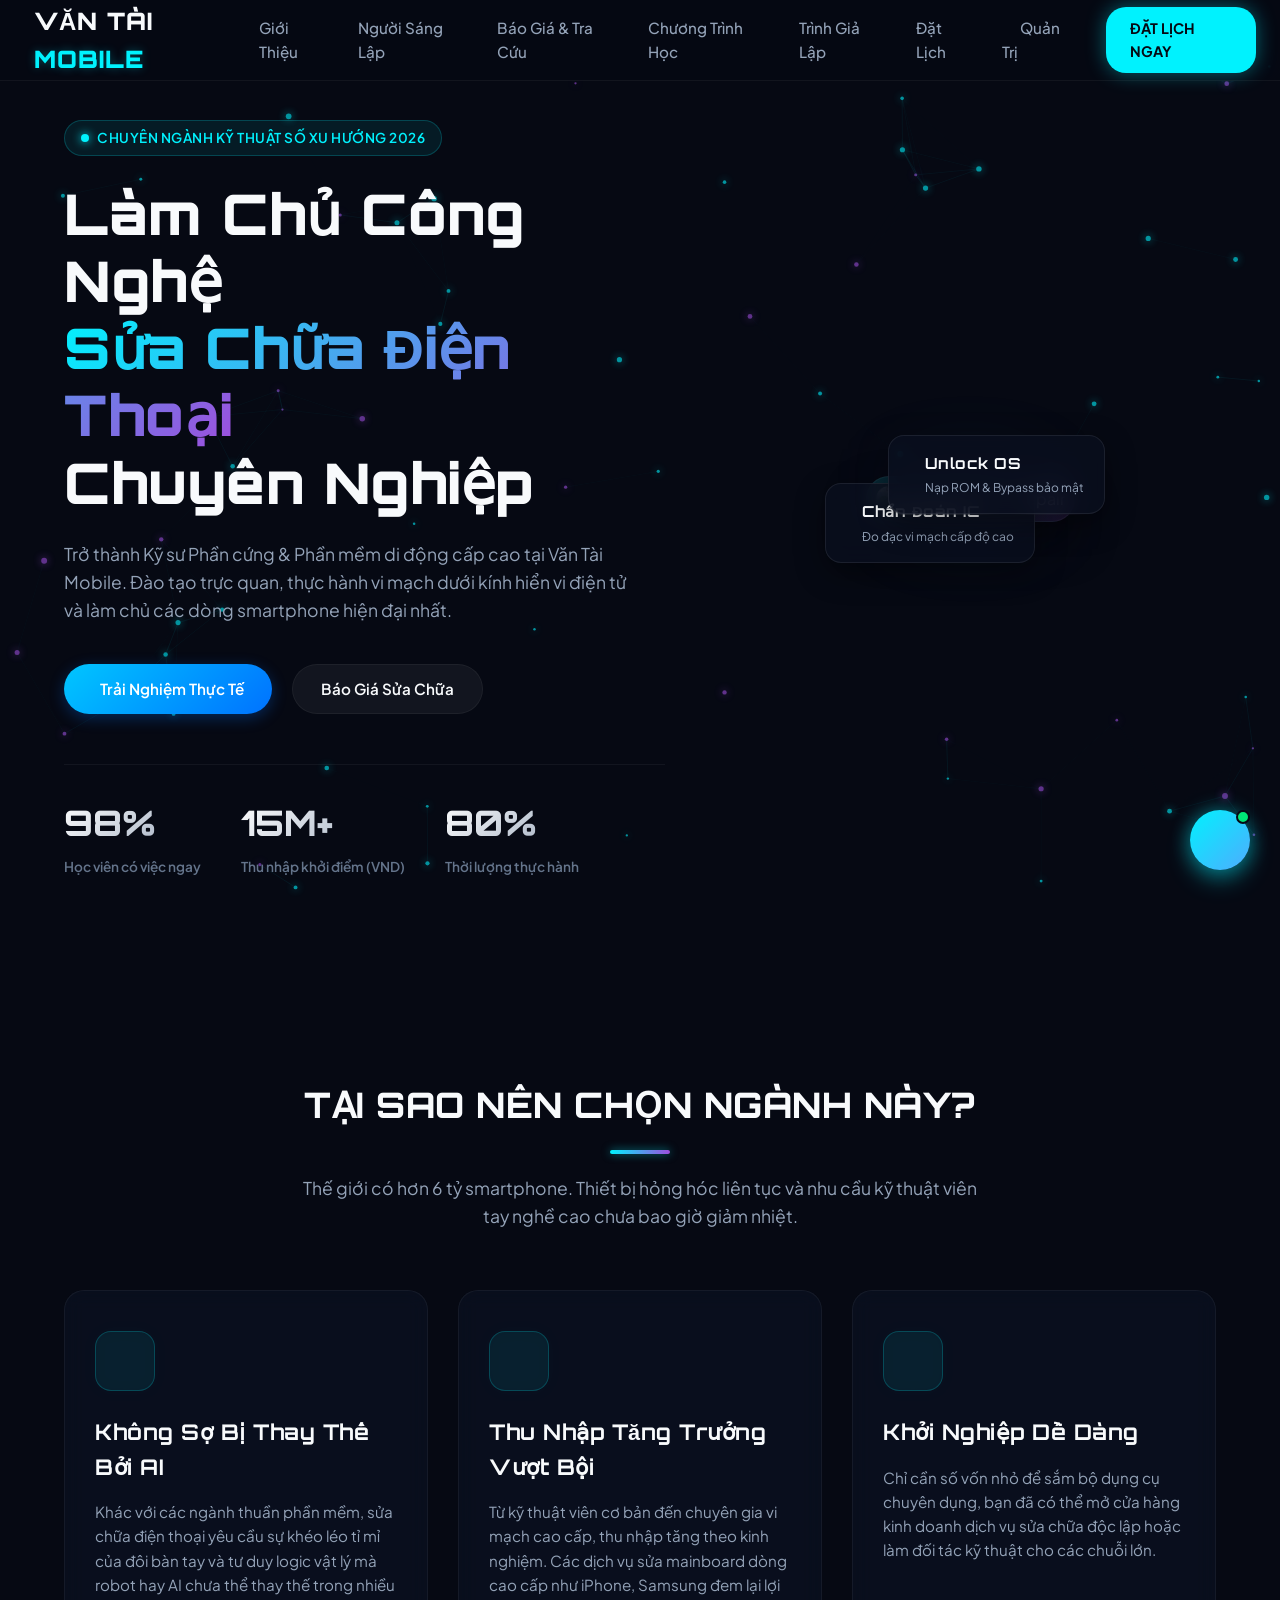
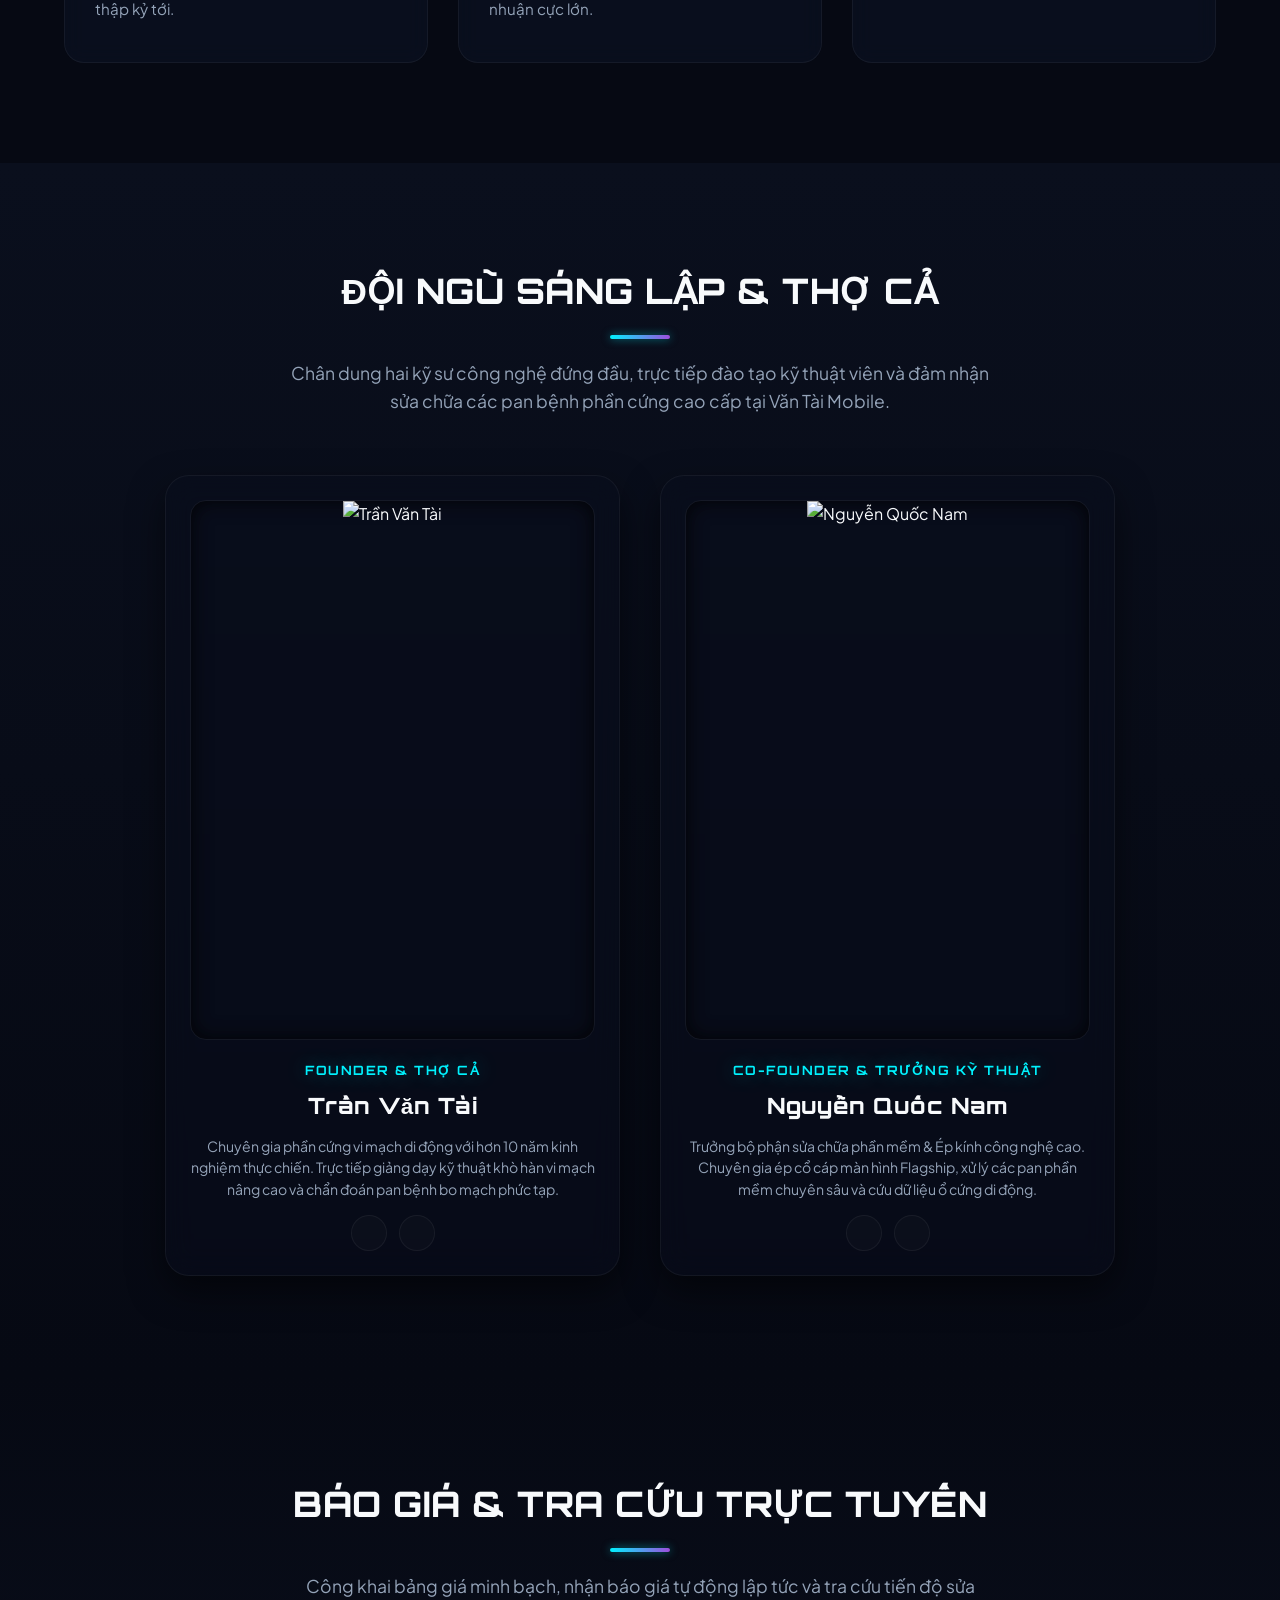
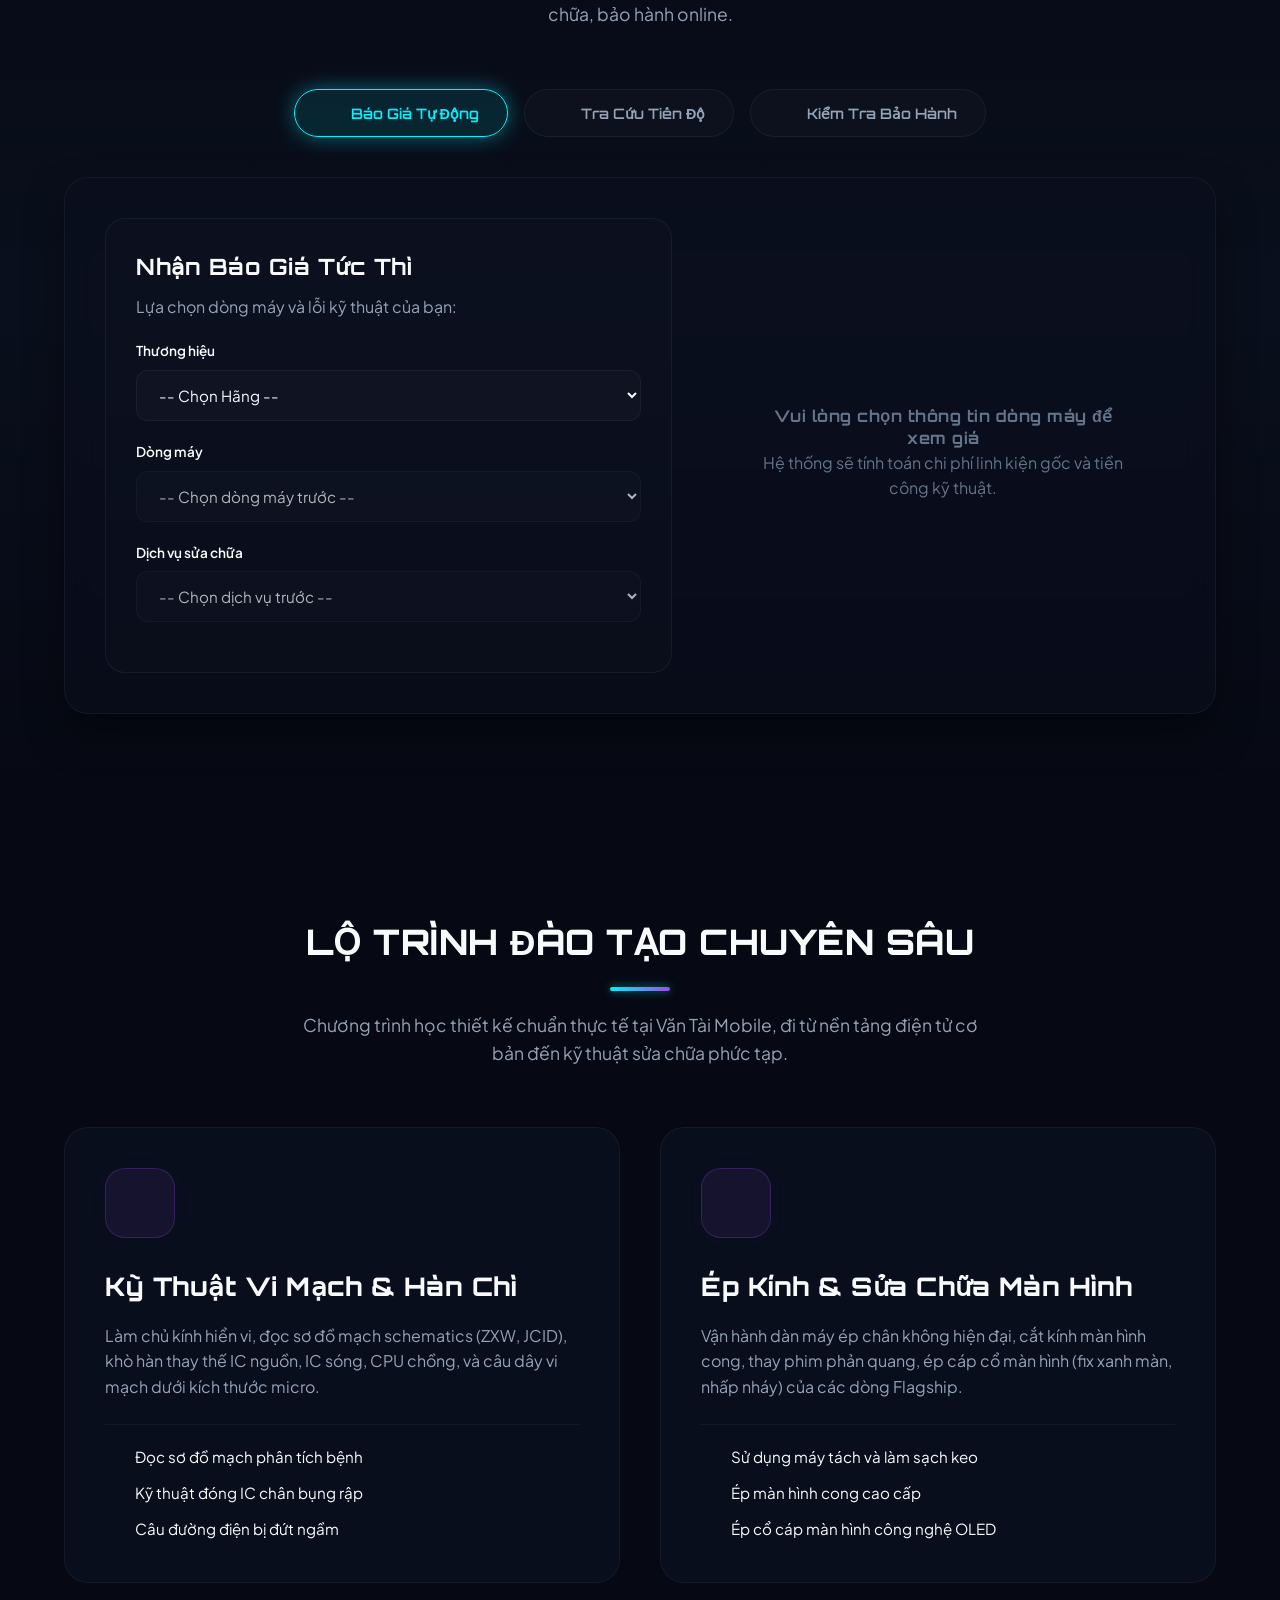
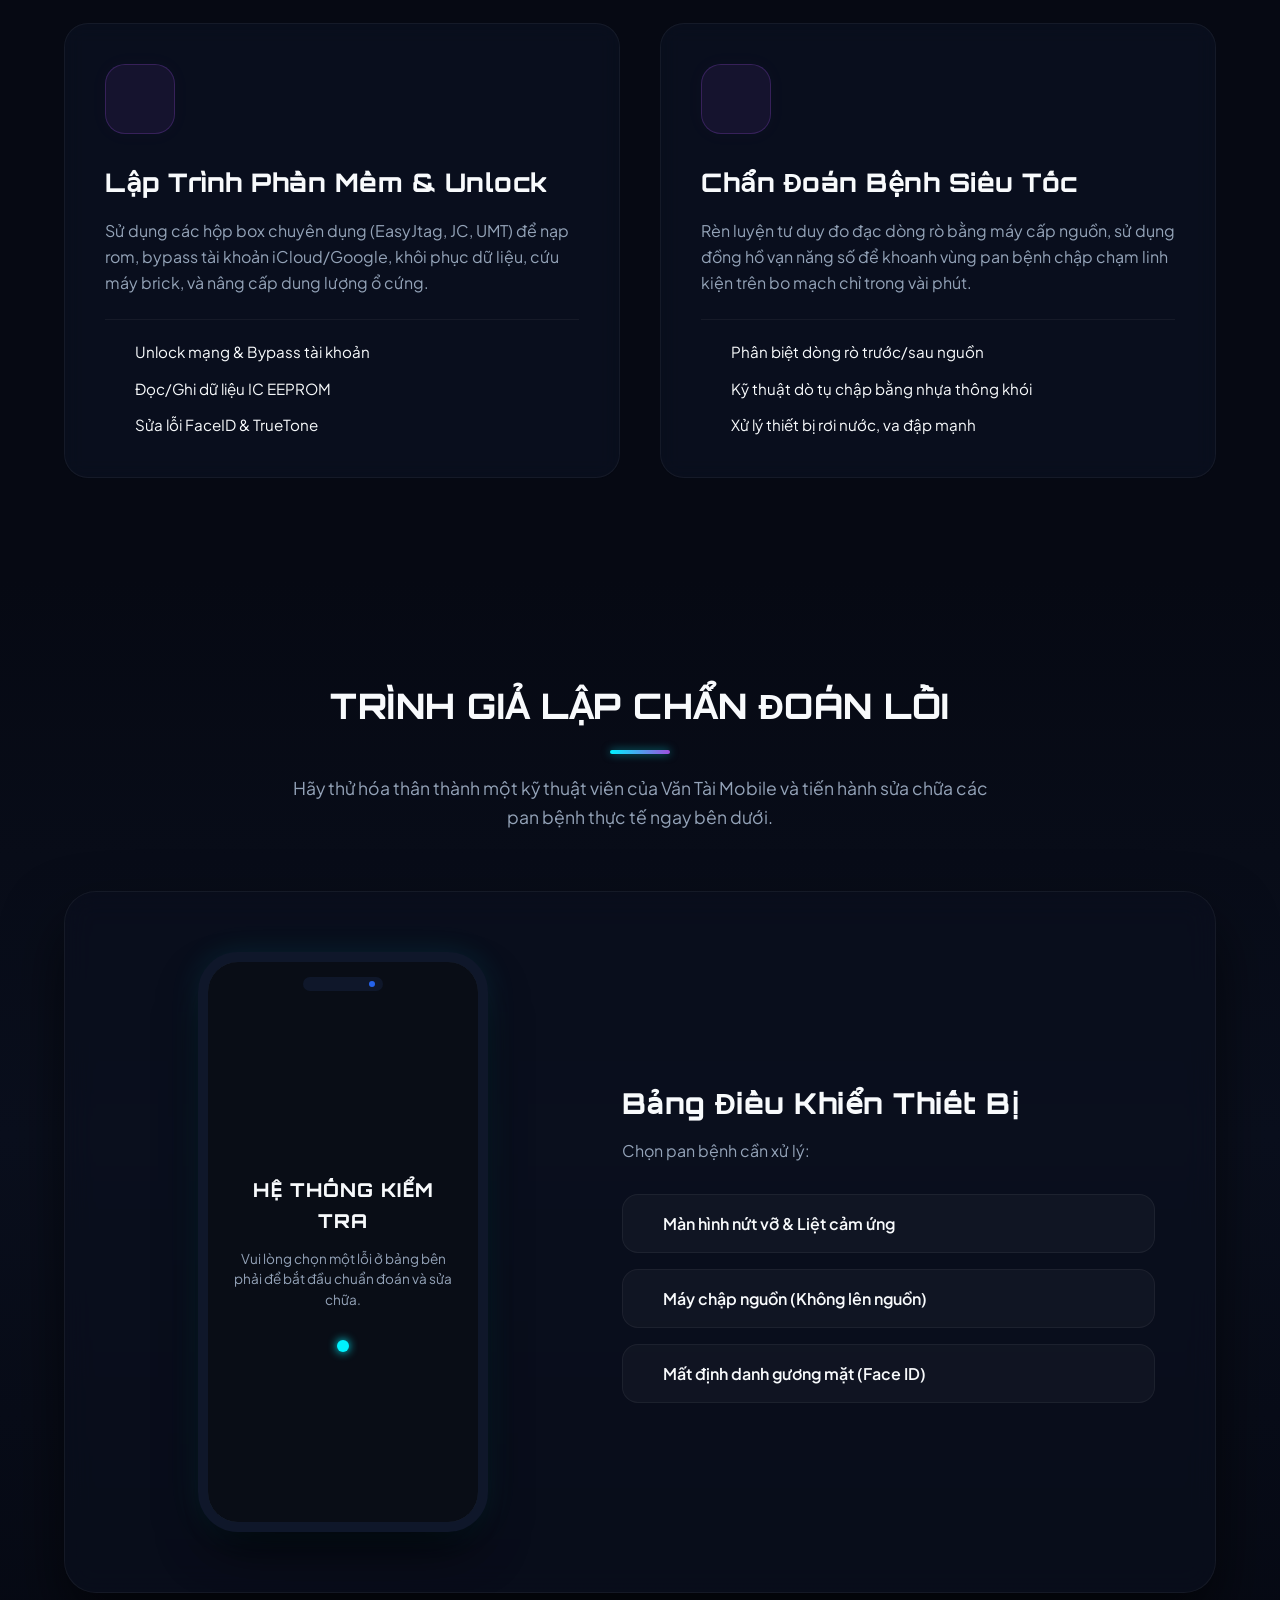
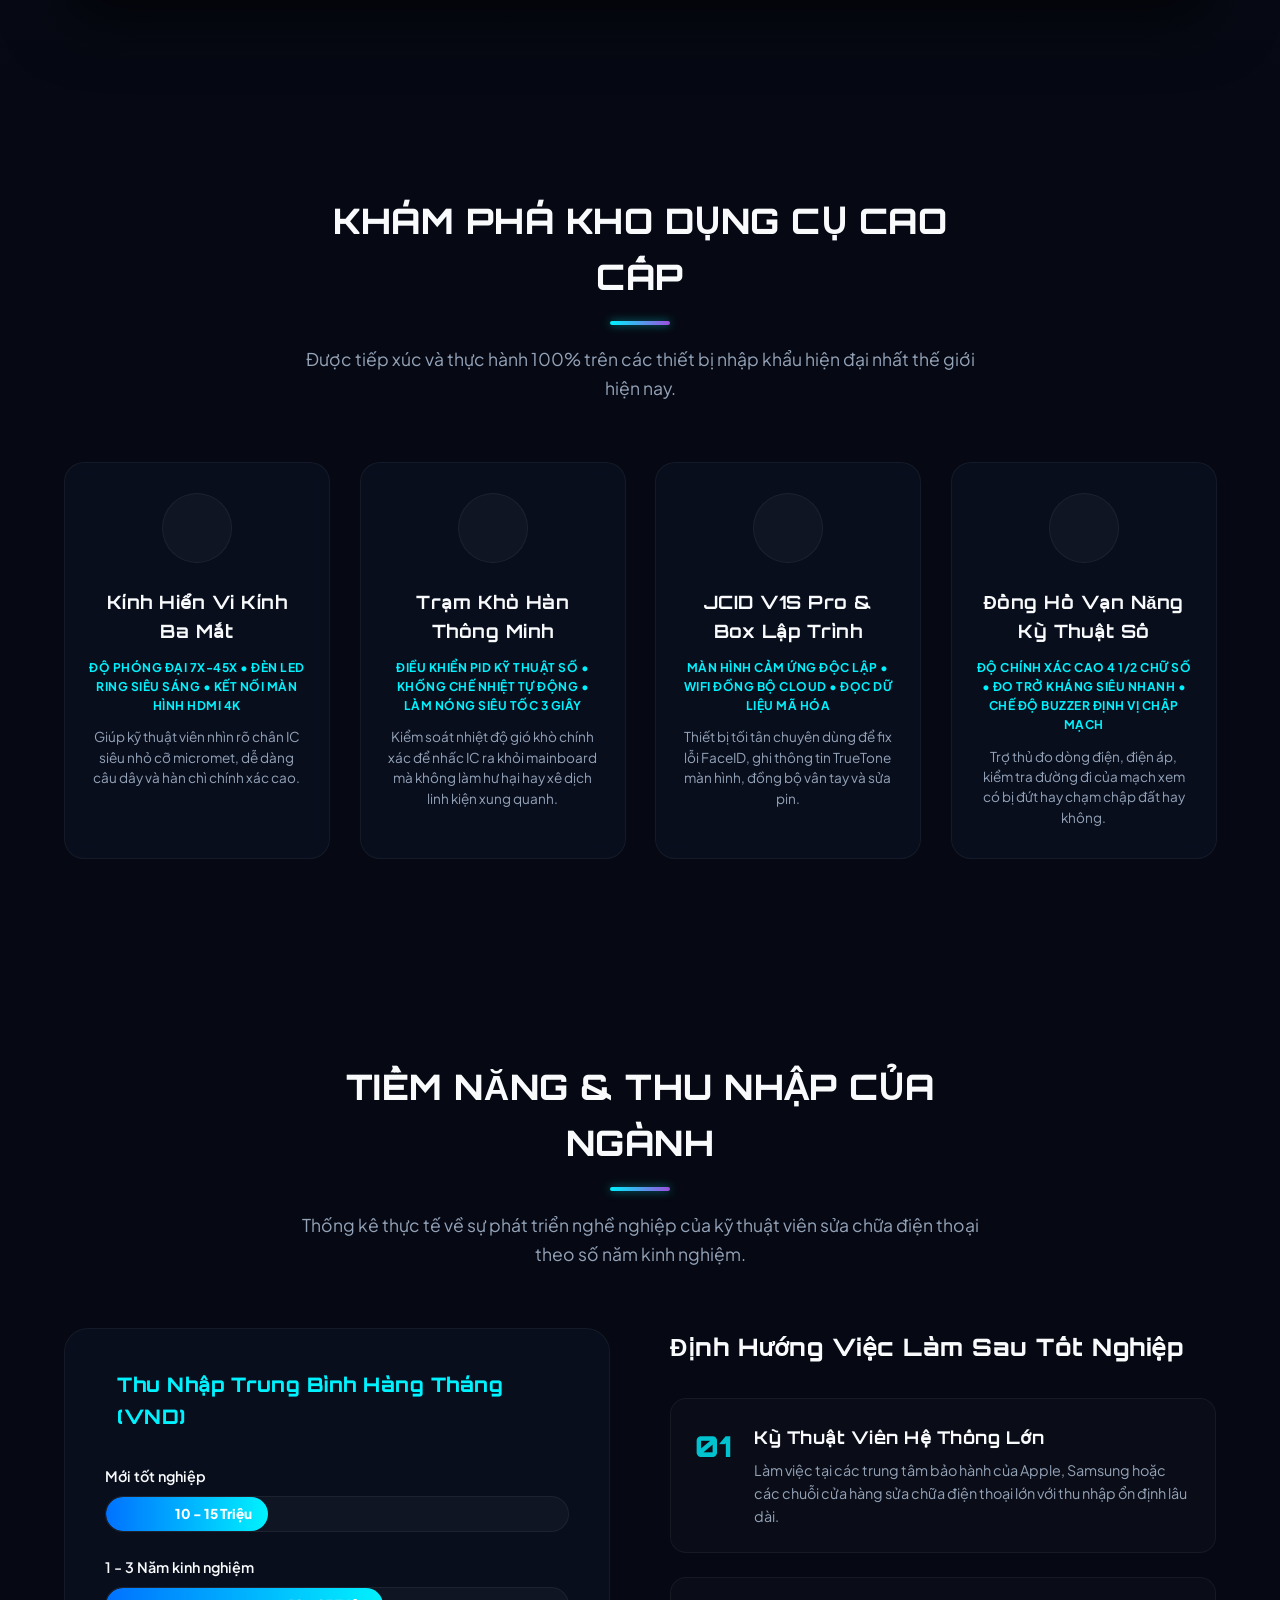
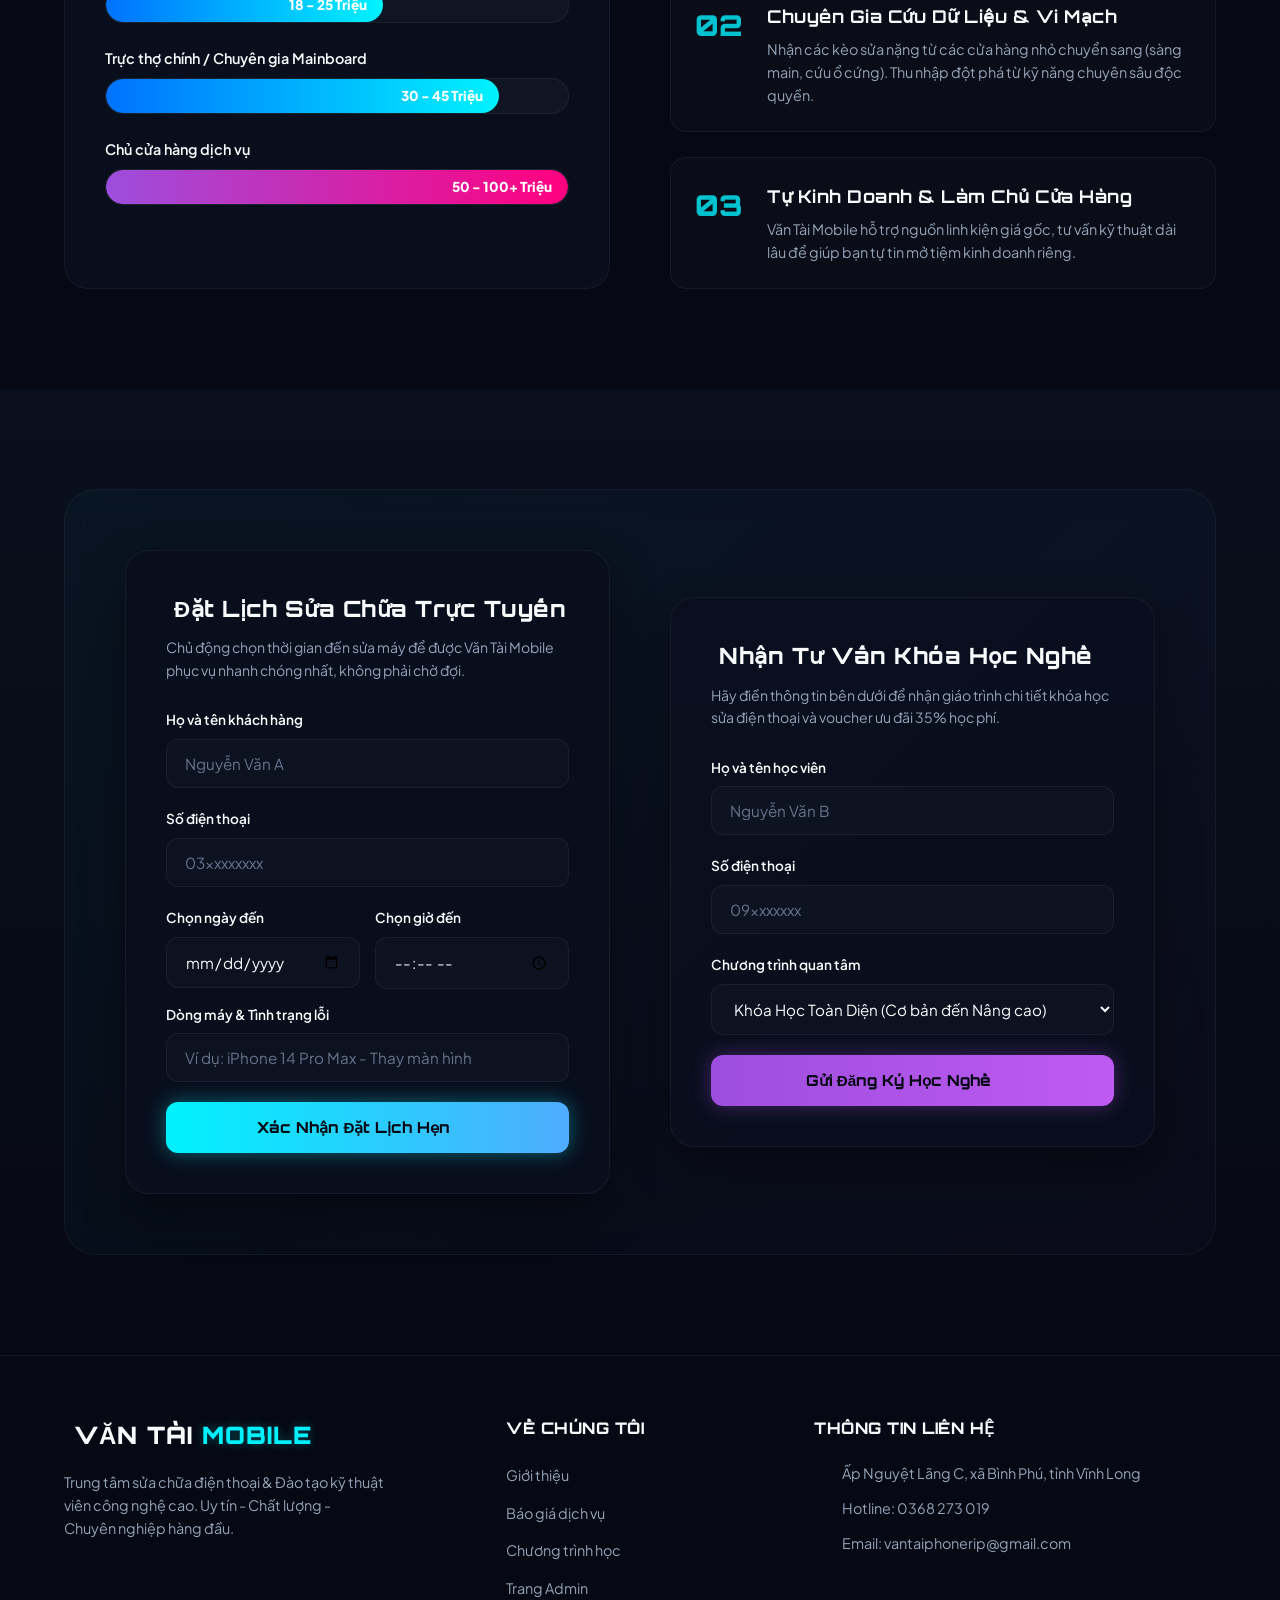
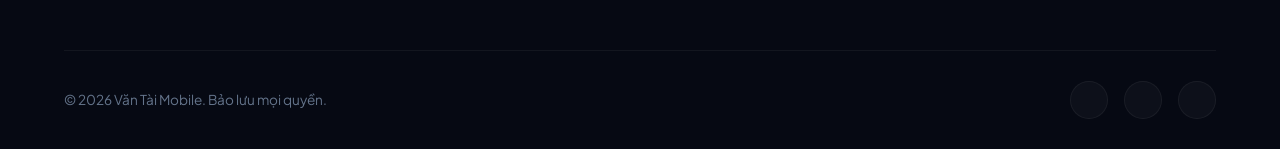
==== commit b9ada24f: "Add files via upload" ====
--- a/index.html
+++ b/index.html
@@ -1,243 +1,789 @@
-<!DOCTYPE html>
-<html lang="vi">
-<head>
-    <meta charset="UTF-8">
-    <meta name="viewport" content="width=device-width, initial-scale=1.0">
-    <title>Văn Tài Mobile - Mua Bán Sửa Chữa Điện Thoại, Máy Tính, Phần Mềm</title>
-    <link rel="stylesheet" href="style.css">
-    <link href="https://fonts.googleapis.com/css2?family=Roboto:wght@300;400;500;700&display=swap" rel="stylesheet">
-    <link rel="stylesheet" href="https://cdnjs.cloudflare.com/ajax/libs/font-awesome/6.0.0/css/all.min.css">
-</head>
-<body>
-    <!-- Header -->
-    <header class="header">
-        <nav class="navbar">
-            <div class="nav-container">
-                <div class="logo">
-                    <img src="images/logo.png" alt="Văn Tài Mobile Logo" class="logo-img" />
-                    <div class="logo-text">
-                        <h1>VĂN TÀI MOBILE</h1>
-                        <span class="slogan">UY TÍN - CHẤT LƯỢNG</span>
-                    </div>
-                </div>
-                <div class="nav-menu">
-                    <a href="#home" class="nav-link">Trang Chủ</a>
-                    <a href="#services" class="nav-link">Dịch Vụ</a>
-                    <a href="#about" class="nav-link">Giới Thiệu</a>
-                    <a href="#contact" class="nav-link">Liên Hệ</a>
-                </div>
-                <div class="hamburger">
-                    <span></span>
-                    <span></span>
-                    <span></span>
-                </div>
-            </div>
-        </nav>
-    </header>
-
-    <!-- Hero Section -->
-    <section id="home" class="hero">
-        <div class="hero-content">
-            <div class="hero-text">
-                <img src="images/logo.png" alt="Văn Tài Mobile Logo" class="hero-logo" />
-                <h1 class="hero-title">VĂN TÀI MOBILE</h1>
-                <h2 class="hero-subtitle">MUA BÁN - SỬA CHỮA</h2>
-                <p class="hero-description">ĐIỆN THOẠI, MÁY TÍNH, PHẦN MỀM</p>
-                <div class="hero-buttons">
-                    <a href="#contact" class="btn btn-primary">Liên Hệ Ngay</a>
-                    <a href="#services" class="btn btn-secondary">Xem Dịch Vụ</a>
-                </div>
-            </div>
-            <div class="hero-image">
-                <div class="profile-card">
-                    <div class="profile-pic">
-                        <img src="images/avatar.jpg" alt="Ảnh đại diện Tài Văn" class="avatar-img" />
-                    </div>
-                    <h3>Tài Văn</h3>
-                    <p>Chuyên viên kỹ thuật</p>
-                </div>
-            </div>
-        </div>
-    </section>
-
-    <!-- Services Section -->
-    <section id="services" class="services">
-        <div class="container">
-            <h2 class="section-title">Dịch Vụ Của Chúng Tôi</h2>
-            <div class="services-grid">
-                <div class="service-card">
-                    <div class="service-icon">
-                        <i class="fas fa-mobile-alt"></i>
-                    </div>
-                    <h3>Điện Thoại</h3>
-                    <p>Mua bán, sửa chữa điện thoại các loại</p>
-                </div>
-                <div class="service-card">
-                    <div class="service-icon">
-                        <i class="fas fa-laptop"></i>
-                    </div>
-                    <h3>Máy Tính</h3>
-                    <p>Laptop, PC, phụ kiện máy tính</p>
-                </div>
-                <div class="service-card">
-                    <div class="service-icon">
-                        <i class="fas fa-code"></i>
-                    </div>
-                    <h3>Phần Mềm</h3>
-                    <p>Cài đặt, cập nhật phần mềm</p>
-                </div>
-                <div class="service-card">
-                    <div class="service-icon">
-                        <i class="fas fa-tools"></i>
-                    </div>
-                    <h3>Sửa Chữa</h3>
-                    <p>Bảo hành, bảo trì thiết bị</p>
-                </div>
-            </div>
-        </div>
-    </section>
-
-    <!-- About Section -->
-    <section id="about" class="about">
-        <div class="container">
-            <div class="about-content">
-                <div class="about-text">
-                    <h2 class="section-title">Về Văn Tài Mobile</h2>
-                    <p>Chúng tôi tự hào là địa chỉ tin cậy trong lĩnh vực mua bán, sửa chữa điện thoại, máy tính và phần mềm tại Trà Vinh.</p>
-                    <div class="features">
-                        <div class="feature">
-                            <i class="fas fa-check-circle"></i>
-                            <span>Uy tín - Chất lượng</span>
-                        </div>
-                        <div class="feature">
-                            <i class="fas fa-check-circle"></i>
-                            <span>Giá cả hợp lý</span>
-                        </div>
-                        <div class="feature">
-                            <i class="fas fa-check-circle"></i>
-                            <span>Bảo hành chính hãng</span>
-                        </div>
-                        <div class="feature">
-                            <i class="fas fa-check-circle"></i>
-                            <span>Dịch vụ nhanh chóng</span>
-                        </div>
-                    </div>
-                </div>
-                <div class="about-image">
-                    <div class="stats">
-                        <div class="stat">
-                            <h3>500+</h3>
-                            <p>Khách hàng</p>
-                        </div>
-                        <div class="stat">
-                            <h3>3+</h3>
-                            <p>Năm kinh nghiệm</p>
-                        </div>
-                        <div class="stat">
-                            <h3>100%</h3>
-                            <p>Hài lòng</p>
-                        </div>
-                    </div>
-                </div>
-            </div>
-        </div>
-    </section>
-
-    <!-- Contact Section -->
-    <section id="contact" class="contact">
-        <div class="container">
-            <h2 class="section-title">Liên Hệ</h2>
-            <div class="contact-content">
-                <div class="contact-info">
-                    <div class="contact-item">
-                        <i class="fas fa-map-marker-alt"></i>
-                        <div>
-                            <h3>Địa Chỉ</h3>
-                            <p>Trà Vinh, Việt Nam</p>
-                        </div>
-                    </div>
-                    <div class="contact-item">
-                        <i class="fas fa-phone"></i>
-                        <div>
-                            <h3>Điện Thoại</h3>
-                            <p>0368273019</p>
-                        </div>
-                    </div>
-                    <div class="contact-item">
-                        <i class="fas fa-envelope"></i>
-                        <div>
-                            <h3>Email</h3>
-                            <p>sonvantaitv@gmail.com</p>
-                        </div>
-                    </div>
-                    <div class="contact-item">
-                        <i class="fas fa-clock"></i>
-                        <div>
-                            <h3>Giờ Làm Việc</h3>
-                            <p>8:00 - 20:00 (Thứ 2 - Chủ Nhật)</p>
-                        </div>
-                    </div>
-                </div>
-                <div class="contact-map">
-                    <iframe 
-                        src="https://www.google.com/maps/embed?pb=!1m18!1m12!1m3!1d3928.8!2d106.3!3d10.5!2m3!1f0!2f0!3f0!3m2!1i1024!2i768!4f13.1!3m3!1m2!1s0x0%3A0x0!2zMTDCsDMwJzAwLjAiTiAxMDbCsDE4JzAwLjAiRQ!5e0!3m2!1svi!2s!4v1234567890"
-                        width="100%" 
-                        height="300" 
-                        style="border:0;" 
-                        allowfullscreen="" 
-                        loading="lazy">
-                    </iframe>
-                </div>
-            </div>
-        </div>
-    </section>
-
-    <!-- Footer -->
-    <footer class="footer">
-        <div class="container">
-            <div class="footer-content">
-                <div class="footer-section">
-                    <h3>VĂN TÀI MOBILE</h3>
-                    <p>MUA BÁN - SỬA CHỮA - ĐIỆN THOẠI, MÁY TÍNH, PHẦN MỀM</p>
-                    <p>UY TÍN - CHẤT LƯỢNG</p>
-                </div>
-                <div class="footer-section">
-                    <h3>Dịch Vụ</h3>
-                    <ul>
-                        <li>Mua bán điện thoại</li>
-                        <li>Sửa chữa máy tính</li>
-                        <li>Cài đặt phần mềm</li>
-                        <li>Bảo hành thiết bị</li>
-                    </ul>
-                </div>
-                <div class="footer-section">
-                    <h3>Liên Kết</h3>
-                    <div class="social-links">
-                        <a href="#" class="social-link"><i class="fab fa-facebook"></i></a>
-                        <a href="#" class="social-link"><i class="fab fa-zalo"></i></a>
-                        <a href="#" class="social-link"><i class="fab fa-telegram"></i></a>
-                    </div>
-                </div>
-            </div>
-            <div class="footer-bottom">
-                <p>&copy; 2024 Văn Tài Mobile. All rights reserved.</p>
-            </div>
-        </div>
-    </footer>
-
-    <!-- Messenger Floating Button -->
-    <a href="https://m.me/Tom160100" class="messenger-float" target="_blank" rel="noopener" aria-label="Chat Messenger">
-        <i class="fab fa-facebook-messenger"></i>
-    </a>
-    <!-- Zalo Floating Button -->
-    <a href="https://zalo.me/0368273019" class="zalo-float" target="_blank" rel="noopener" aria-label="Chat Zalo">
-        <svg width="32" height="32" viewBox="0 0 32 32" fill="none" xmlns="http://www.w3.org/2000/svg">
-            <rect width="32" height="32" rx="16" fill="#008EE6"/>
-            <text x="16" y="22" text-anchor="middle" fill="#fff" font-size="14" font-family="Arial, sans-serif" font-weight="bold">Zalo</text>
-        </svg>
-    </a>
-
-    <div class="custom-cursor"></div>
-    <script src="script.js"></script>
-</body>
-</html> +<!DOCTYPE html>
+<html lang="vi">
+<head>
+    <meta charset="UTF-8">
+    <meta name="viewport" content="width=device-width, initial-scale=1.0">
+    <title>Văn Tài Mobile - Chuyên Khoa Sửa Chữa Điện Thoại Cao Cấp</title>
+    <meta name="description" content="Khám phá chuyên ngành Sửa chữa Điện thoại chuyên nghiệp tại Văn Tài Mobile. Đào tạo vi mạch phần cứng, thay kính màn hình, sửa phần mềm nâng cao với trang thiết bị tối tân.">
+    <meta name="keywords" content="sửa chữa điện thoại, học sửa điện thoại, vi mạch điện thoại, ép kính, kỹ thuật phần cứng, lập trình phần mềm điện thoại, Văn Tài Mobile">
+    <meta name="author" content="Văn Tài Mobile">
+    
+    <!-- Google Fonts -->
+    <link rel="preconnect" href="https://fonts.googleapis.com">
+    <link rel="preconnect" href="https://fonts.gstatic.com" crossorigin>
+    <link href="https://fonts.googleapis.com/css2?family=Orbitron:wght@400;600;800;900&family=Plus+Jakarta+Sans:wght@300;400;500;600;700;800&display=swap" rel="stylesheet">
+    
+    <!-- Lucide Icons CDN -->
+    <script src="https://unpkg.com/lucide@latest"></script>
+    
+    <!-- Custom CSS -->
+    <link rel="stylesheet" href="style.css">
+</head>
+<body>
+
+    <!-- Particle Background Canvas -->
+    <canvas id="tech-canvas"></canvas>
+
+    <!-- Header / Navbar -->
+    <header class="navbar">
+        <div class="nav-container">
+            <a href="#" class="logo" id="nav-logo">
+                <i data-lucide="cpu" class="logo-icon"></i>
+                <span>VĂN TÀI<span class="highlight"> MOBILE</span></span>
+            </a>
+            <nav class="nav-menu" id="nav-menu">
+                <a href="#about" class="nav-link">Giới Thiệu</a>
+                <a href="#founders" class="nav-link">Người Sáng Lập</a>
+                <a href="#quote-lookup" class="nav-link">Báo Giá & Tra Cứu</a>
+                <a href="#skills" class="nav-link">Chương Trình Học</a>
+                <a href="#simulator" class="nav-link">Trình Giả Lập</a>
+                <a href="#booking-section" class="nav-link">Đặt Lịch</a>
+                <a href="admin.html" class="nav-link"><i data-lucide="lock" style="width:14px; height:14px; display:inline-block; vertical-align:middle; margin-right:4px;"></i>Quản Trị</a>
+                <a href="#booking-section" class="btn-register">Đặt Lịch Ngay</a>
+            </nav>
+            <button class="mobile-toggle" id="mobile-toggle" aria-label="Toggle Menu">
+                <i data-lucide="menu"></i>
+            </button>
+        </div>
+    </header>
+
+    <!-- Hero Section -->
+    <section class="hero" id="hero">
+        <div class="hero-container">
+            <div class="hero-content">
+                <div class="badge-new">
+                    <span class="badge-dot"></span> CHUYÊN NGÀNH KỸ THUẬT SỐ XU HƯỚNG 2026
+                </div>
+                <h1 class="hero-title" id="dyn-hero-title">
+                    Làm Chủ Công Nghệ<br>
+                    <span class="gradient-text">Sửa Chữa Điện Thoại</span><br>
+                    Chuyên Nghiệp
+                </h1>
+                <p class="hero-desc" id="dyn-hero-desc">
+                    Trở thành Kỹ sư Phần cứng & Phần mềm di động cấp cao tại Văn Tài Mobile. Đào tạo trực quan, thực hành vi mạch dưới kính hiển vi điện tử và làm chủ các dòng smartphone hiện đại nhất.
+                </p>
+                <div class="hero-actions">
+                    <a href="#simulator" class="btn btn-primary">
+                        <i data-lucide="play-circle"></i> Trải Nghiệm Thực Tế
+                    </a>
+                    <a href="#quote-lookup" class="btn btn-secondary">Báo Giá Sửa Chữa</a>
+                </div>
+                <div class="hero-stats">
+                    <div class="stat-item">
+                        <span class="stat-num">98%</span>
+                        <span class="stat-lbl">Học viên có việc ngay</span>
+                    </div>
+                    <div class="stat-item">
+                        <span class="stat-num">15M+</span>
+                        <span class="stat-lbl">Thu nhập khởi điểm (VND)</span>
+                    </div>
+                    <div class="stat-item">
+                        <span class="stat-num">80%</span>
+                        <span class="stat-lbl">Thời lượng thực hành</span>
+                    </div>
+                </div>
+            </div>
+            <div class="hero-visual">
+                <div class="image-wrapper-glow" data-tilt>
+                    <!-- Glow effect layers -->
+                    <div class="glow-bg"></div>
+                    <div class="card-glow"></div>
+                    <img src="assets/phone_repair_hero.png" alt="Futuristic Phone Repair" class="hero-img">
+                    <div class="floating-card c1">
+                        <i data-lucide="activity" class="float-icon"></i>
+                        <div>
+                            <h4>Chẩn Đoán IC</h4>
+                            <p>Đo đạc vi mạch cấp độ cao</p>
+                        </div>
+                    </div>
+                    <div class="floating-card c2">
+                        <i data-lucide="shield-check" class="float-icon"></i>
+                        <div>
+                            <h4>Unlock OS</h4>
+                            <p>Nạp ROM & Bypass bảo mật</p>
+                        </div>
+                    </div>
+                </div>
+            </div>
+        </div>
+    </section>
+
+    <!-- Overview / About Section -->
+    <section class="about" id="about">
+        <div class="container">
+            <div class="section-header">
+                <h2 class="section-title">Tại Sao Nên Chọn Ngành Này?</h2>
+                <div class="title-underline"></div>
+                <p class="section-subtitle">Thế giới có hơn 6 tỷ smartphone. Thiết bị hỏng hóc liên tục và nhu cầu kỹ thuật viên tay nghề cao chưa bao giờ giảm nhiệt.</p>
+            </div>
+            
+            <div class="about-grid">
+                <div class="about-card scroll-reveal" data-tilt>
+                    <div class="card-glow"></div>
+                    <div class="about-card-icon"><i data-lucide="zap"></i></div>
+                    <h3>Không Sợ Bị Thay Thế Bởi AI</h3>
+                    <p>Khác với các ngành thuần phần mềm, sửa chữa điện thoại yêu cầu sự khéo léo tỉ mỉ của đôi bàn tay và tư duy logic vật lý mà robot hay AI chưa thể thay thế trong nhiều thập kỷ tới.</p>
+                </div>
+                <div class="about-card scroll-reveal" data-tilt>
+                    <div class="card-glow"></div>
+                    <div class="about-card-icon"><i data-lucide="trending-up"></i></div>
+                    <h3>Thu Nhập Tăng Trưởng Vượt Bội</h3>
+                    <p>Từ kỹ thuật viên cơ bản đến chuyên gia vi mạch cao cấp, thu nhập tăng theo kinh nghiệm. Các dịch vụ sửa mainboard dòng cao cấp như iPhone, Samsung đem lại lợi nhuận cực lớn.</p>
+                </div>
+                <div class="about-card scroll-reveal" data-tilt>
+                    <div class="card-glow"></div>
+                    <div class="about-card-icon"><i data-lucide="wrench"></i></div>
+                    <h3>Khởi Nghiệp Dễ Dàng</h3>
+                    <p>Chỉ cần số vốn nhỏ để sắm bộ dụng cụ chuyên dụng, bạn đã có thể mở cửa hàng kinh doanh dịch vụ sửa chữa độc lập hoặc làm đối tác kỹ thuật cho các chuỗi lớn.</p>
+                </div>
+            </div>
+        </div>
+    </section>
+
+    <!-- Founders / Team Section -->
+    <section class="founders-section" id="founders">
+        <div class="container">
+            <div class="section-header">
+                <h2 class="section-title">Đội Ngũ Sáng Lập & Thợ Cả</h2>
+                <div class="title-underline"></div>
+                <p class="section-subtitle">Chân dung hai kỹ sư công nghệ đứng đầu, trực tiếp đào tạo kỹ thuật viên và đảm nhận sửa chữa các pan bệnh phần cứng cao cấp tại Văn Tài Mobile.</p>
+            </div>
+            
+            <div class="founders-grid">
+                <!-- Founder Card 1 -->
+                <div class="founder-card tilt-card scroll-reveal" data-tilt>
+                    <div class="card-glow"></div>
+                    <div class="founder-img-wrapper">
+                        <img src="assets/founder_1.jpg" alt="Trần Văn Tài" class="founder-img">
+                    </div>
+                    <span class="founder-role">Founder & Thợ Cả</span>
+                    <h3>Trần Văn Tài</h3>
+                    <p>Chuyên gia phần cứng vi mạch di động với hơn 10 năm kinh nghiệm thực chiến. Trực tiếp giảng dạy kỹ thuật khò hàn vi mạch nâng cao và chẩn đoán pan bệnh bo mạch phức tạp.</p>
+                    <div class="founder-socials">
+                        <a href="#" aria-label="Facebook"><i data-lucide="facebook"></i></a>
+                        <a href="tel:0368273019" aria-label="phone"><i data-lucide="phone"></i></a>
+                    </div>
+                </div>
+
+                <!-- Founder Card 2 -->
+                <div class="founder-card tilt-card scroll-reveal" data-tilt>
+                    <div class="card-glow"></div>
+                    <div class="founder-img-wrapper">
+                        <img src="assets/founder_2.jpg" alt="Nguyễn Quốc Nam" class="founder-img">
+                    </div>
+                    <span class="founder-role">Co-Founder & Trưởng Kỹ Thuật</span>
+                    <h3>Nguyễn Quốc Nam</h3>
+                    <p>Trưởng bộ phận sửa chữa phần mềm & Ép kính công nghệ cao. Chuyên gia ép cổ cáp màn hình Flagship, xử lý các pan phần mềm chuyên sâu và cứu dữ liệu ổ cứng di động.</p>
+                    <div class="founder-socials">
+                        <a href="#" aria-label="Facebook"><i data-lucide="facebook"></i></a>
+                        <a href="tel:0368273019" aria-label="phone"><i data-lucide="phone"></i></a>
+                    </div>
+                </div>
+            </div>
+        </div>
+    </section>
+
+    <!-- NEW SECTION: Price Quote & Progress Lookup (Dịch vụ & Báo giá) -->
+    <section class="quote-lookup" id="quote-lookup">
+        <div class="container">
+            <div class="section-header">
+                <h2 class="section-title">Báo Giá & Tra Cứu Trực Tuyến</h2>
+                <div class="title-underline"></div>
+                <p class="section-subtitle">Công khai bảng giá minh bạch, nhận báo giá tự động lập tức và tra cứu tiến độ sửa chữa, bảo hành online.</p>
+            </div>
+
+            <!-- Tab Buttons -->
+            <div class="tab-control-wrapper">
+                <button class="btn-tab active" data-target="tab-quote"><i data-lucide="calculator"></i> Báo Giá Tự Động</button>
+                <button class="btn-tab" data-target="tab-tracking"><i data-lucide="search"></i> Tra Cứu Tiến Độ</button>
+                <button class="btn-tab" data-target="tab-warranty"><i data-lucide="shield-check"></i> Kiểm Tra Bảo Hành</button>
+            </div>
+
+            <div class="tab-content-container">
+                <!-- Tab 1: Automatic Quote -->
+                <div class="tab-pane active" id="tab-quote">
+                    <div class="pane-grid">
+                        <div class="quote-form-panel">
+                            <h3>Nhận Báo Giá Tức Thì</h3>
+                            <p style="color: var(--text-secondary); margin-bottom: 20px;">Lựa chọn dòng máy và lỗi kỹ thuật của bạn:</p>
+                            
+                            <div class="form-group">
+                                <label for="quote-brand">Thương hiệu</label>
+                                <select id="quote-brand">
+                                    <option value="">-- Chọn Hãng --</option>
+                                    <option value="apple">Apple (iPhone)</option>
+                                    <option value="samsung">Samsung</option>
+                                    <option value="oppo">Oppo</option>
+                                </select>
+                            </div>
+                            
+                            <div class="form-group" style="margin-top: 15px;">
+                                <label for="quote-model">Dòng máy</label>
+                                <select id="quote-model" disabled>
+                                    <option value="">-- Chọn dòng máy trước --</option>
+                                </select>
+                            </div>
+
+                            <div class="form-group" style="margin-top: 15px;">
+                                <label for="quote-service">Dịch vụ sửa chữa</label>
+                                <select id="quote-service" disabled>
+                                    <option value="">-- Chọn dịch vụ trước --</option>
+                                </select>
+                            </div>
+                        </div>
+
+                        <div class="quote-result-panel">
+                            <div class="quote-result-card" id="quote-result-card">
+                                <i data-lucide="calculator" class="empty-icon"></i>
+                                <h4>Vui lòng chọn thông tin dòng máy để xem giá</h4>
+                                <p>Hệ thống sẽ tính toán chi phí linh kiện gốc và tiền công kỹ thuật.</p>
+                            </div>
+                            <!-- Result pricing (hidden by default) -->
+                            <div class="quote-result-price" id="quote-result-price" style="display: none;">
+                                <span class="device-name" id="res-device-name">iPhone 14 Pro Max</span>
+                                <span class="service-name" id="res-service-name">Thay Màn Hình Cảm Ứng</span>
+                                <div class="price-val-box">
+                                    <span class="price-label">Giá Dự Kiến (Trọn Gói)</span>
+                                    <span class="price-amount" id="res-price-amount">3,500,000 VND</span>
+                                </div>
+                                <div class="price-note">
+                                    <i data-lucide="info"></i>
+                                    <span>Giá đã bao gồm linh kiện chính hãng và bảo hành 6 tháng.</span>
+                                </div>
+                                <a href="#booking-section" class="btn btn-primary" id="btn-book-quote" style="width:100%; justify-content:center; margin-top:20px;">
+                                    Đặt Lịch Hẹn Sửa Ngay <i data-lucide="calendar"></i>
+                                </a>
+                            </div>
+                        </div>
+                    </div>
+                </div>
+
+                <!-- Tab 2: Progress Tracking -->
+                <div class="tab-pane" id="tab-tracking">
+                    <div class="lookup-panel-box">
+                        <h3>Tra Cứu Tiến Độ Sửa Máy trực tuyến</h3>
+                        <p style="color: var(--text-secondary); margin-bottom: 24px;">Nhập mã phiếu biên nhận sửa chữa của bạn để xem quy trình xử lý thực tế.</p>
+                        
+                        <div class="lookup-input-bar">
+                            <input type="text" id="track-input" placeholder="Ví dụ: VT-12345 (Nhập thử VT-12345 để xem thử mẫu)">
+                            <button class="btn btn-primary" id="btn-track-submit"><i data-lucide="search"></i> Tra cứu</button>
+                        </div>
+
+                        <!-- Progress timeline display -->
+                        <div class="track-result-box" id="track-result" style="display: none;">
+                            <div class="track-info-header">
+                                <div>
+                                    <span class="track-device-lbl" id="track-device">Khách hàng: Nguyễn Văn A • Máy: iPhone 13 Pro</span>
+                                    <span class="track-tech-lbl" id="track-tech-assigned">Kỹ thuật viên đảm nhận: Trần Văn B</span>
+                                </div>
+                                <span class="badge badge-status" id="track-status-badge">Đang Sửa Chữa</span>
+                            </div>
+
+                            <div class="track-timeline">
+                                <div class="track-line-progress" id="track-line-fill" style="width: 50%;"></div>
+                                
+                                <div class="timeline-node active" id="node-1">
+                                    <div class="node-icon"><i data-lucide="check"></i></div>
+                                    <span class="node-label">Nhận Máy</span>
+                                    <span class="node-time" id="node-time-1">10:00 - 03/07</span>
+                                </div>
+                                <div class="timeline-node active" id="node-2">
+                                    <div class="node-icon"><i data-lucide="wrench"></i></div>
+                                    <span class="node-label">Kiểm Tra Lỗi</span>
+                                    <span class="node-time" id="node-time-2">10:30 - 03/07</span>
+                                </div>
+                                <div class="timeline-node" id="node-3">
+                                    <div class="node-icon"><i data-lucide="component"></i></div>
+                                    <span class="node-label">Đang Sửa</span>
+                                    <span class="node-time" id="node-time-3">...</span>
+                                </div>
+                                <div class="timeline-node" id="node-4">
+                                    <div class="node-icon"><i data-lucide="package-check"></i></div>
+                                    <span class="node-label">Hoàn Thành</span>
+                                    <span class="node-time" id="node-time-4">...</span>
+                                </div>
+                            </div>
+                        </div>
+                        <div class="lookup-error-msg" id="track-error" style="display: none;">
+                            <i data-lucide="alert-triangle"></i> Không tìm thấy mã phiếu sửa chữa này trên hệ thống! Vui lòng kiểm tra lại.
+                        </div>
+                    </div>
+                </div>
+
+                <!-- Tab 3: Warranty Lookup -->
+                <div class="tab-pane" id="tab-warranty">
+                    <div class="lookup-panel-box">
+                        <h3>Kiểm Tra Thời Hạn Bảo Hành Linh Kiện</h3>
+                        <p style="color: var(--text-secondary); margin-bottom: 24px;">Nhập số điện thoại đăng ký sửa máy của bạn để xem danh sách linh kiện còn thời gian bảo hành.</p>
+                        
+                        <div class="lookup-input-bar">
+                            <input type="tel" id="warranty-input" placeholder="Ví dụ: 0368273019 (SĐT mẫu để thử)">
+                            <button class="btn btn-primary" id="btn-warranty-submit"><i data-lucide="search"></i> Kiểm tra</button>
+                        </div>
+
+                        <!-- Warranty list display -->
+                        <div class="warranty-result-box" id="warranty-result" style="display: none;">
+                            <h4 id="warranty-user-title">Lịch sử bảo hành của khách hàng: ...</h4>
+                            <div style="overflow-x: auto; margin-top:15px;">
+                                <table class="warranty-table" id="warranty-table">
+                                    <thead>
+                                        <tr>
+                                            <th>Dòng máy</th>
+                                            <th>Linh kiện sửa chữa</th>
+                                            <th>Ngày sửa</th>
+                                            <th>Hạn bảo hành</th>
+                                            <th>Trạng thái</th>
+                                        </tr>
+                                    </thead>
+                                    <tbody>
+                                        <!-- Dynamically inserted -->
+                                    </tbody>
+                                </table>
+                            </div>
+                        </div>
+                        <div class="lookup-error-msg" id="warranty-error" style="display: none;">
+                            <i data-lucide="alert-triangle"></i> Số điện thoại chưa có lịch sử sửa chữa hoặc linh kiện đã hết bảo hành.
+                        </div>
+                    </div>
+                </div>
+            </div>
+        </div>
+    </section>
+
+    <!-- Core Skills / Modules Section -->
+    <section class="skills" id="skills">
+        <div class="container">
+            <div class="section-header">
+                <h2 class="section-title">Lộ Trình Đào Tạo Chuyên Sâu</h2>
+                <div class="title-underline"></div>
+                <p class="section-subtitle">Chương trình học thiết kế chuẩn thực tế tại Văn Tài Mobile, đi từ nền tảng điện tử cơ bản đến kỹ thuật sửa chữa phức tạp.</p>
+            </div>
+
+            <div class="skills-grid">
+                <!-- Skill Card 1 -->
+                <div class="skill-card tilt-card" data-tilt>
+                    <div class="card-glow"></div>
+                    <div class="skill-icon"><i data-lucide="component"></i></div>
+                    <h3 id="dyn-skill-title-1">Kỹ Thuật Vi Mạch & Hàn Chì</h3>
+                    <p id="dyn-skill-desc-1">Làm chủ kính hiển vi, đọc sơ đồ mạch schematics (ZXW, JCID), khò hàn thay thế IC nguồn, IC sóng, CPU chồng, và câu dây vi mạch dưới kích thước micro.</p>
+                    <ul class="skill-points">
+                        <li><i data-lucide="check-circle-2"></i> Đọc sơ đồ mạch phân tích bệnh</li>
+                        <li><i data-lucide="check-circle-2"></i> Kỹ thuật đóng IC chân bụng rập</li>
+                        <li><i data-lucide="check-circle-2"></i> Câu đường điện bị đứt ngầm</li>
+                    </ul>
+                </div>
+
+                <!-- Skill Card 2 -->
+                <div class="skill-card tilt-card" data-tilt>
+                    <div class="card-glow"></div>
+                    <div class="skill-icon"><i data-lucide="smartphone"></i></div>
+                    <h3 id="dyn-skill-title-2">Ép Kính & Sửa Chữa Màn Hình</h3>
+                    <p id="dyn-skill-desc-2">Vận hành dàn máy ép chân không hiện đại, cắt kính màn hình cong, thay phim phản quang, ép cáp cổ màn hình (fix xanh màn, nhấp nháy) của các dòng Flagship.</p>
+                    <ul class="skill-points">
+                        <li><i data-lucide="check-circle-2"></i> Sử dụng máy tách và làm sạch keo</li>
+                        <li><i data-lucide="check-circle-2"></i> Ép màn hình cong cao cấp</li>
+                        <li><i data-lucide="check-circle-2"></i> Ép cổ cáp màn hình công nghệ OLED</li>
+                    </ul>
+                </div>
+
+                <!-- Skill Card 3 -->
+                <div class="skill-card tilt-card" data-tilt>
+                    <div class="card-glow"></div>
+                    <div class="skill-icon"><i data-lucide="terminal"></i></div>
+                    <h3 id="dyn-skill-title-3">Lập Trình Phần Mềm & Unlock</h3>
+                    <p id="dyn-skill-desc-3">Sử dụng các hộp box chuyên dụng (EasyJtag, JC, UMT) để nạp rom, bypass tài khoản iCloud/Google, khôi phục dữ liệu, cứu máy brick, và nâng cấp dung lượng ổ cứng.</p>
+                    <ul class="skill-points">
+                        <li><i data-lucide="check-circle-2"></i> Unlock mạng & Bypass tài khoản</li>
+                        <li><i data-lucide="check-circle-2"></i> Đọc/Ghi dữ liệu IC EEPROM</li>
+                        <li><i data-lucide="check-circle-2"></i> Sửa lỗi FaceID & TrueTone</li>
+                    </ul>
+                </div>
+
+                <!-- Skill Card 4 -->
+                <div class="skill-card tilt-card" data-tilt>
+                    <div class="card-glow"></div>
+                    <div class="skill-icon"><i data-lucide="shield-alert"></i></div>
+                    <h3 id="dyn-skill-title-4">Chẩn Đoán Bệnh Siêu Tốc</h3>
+                    <p id="dyn-skill-desc-4">Rèn luyện tư duy đo đạc dòng rò bằng máy cấp nguồn, sử dụng đồng hồ vạn năng số để khoanh vùng pan bệnh chập chạm linh kiện trên bo mạch chỉ trong vài phút.</p>
+                    <ul class="skill-points">
+                        <li><i data-lucide="check-circle-2"></i> Phân biệt dòng rò trước/sau nguồn</li>
+                        <li><i data-lucide="check-circle-2"></i> Kỹ thuật dò tụ chập bằng nhựa thông khói</li>
+                        <li><i data-lucide="check-circle-2"></i> Xử lý thiết bị rơi nước, va đập mạnh</li>
+                    </ul>
+                </div>
+            </div>
+        </div>
+    </section>
+
+    <!-- Interactive Simulator Section -->
+    <section class="simulator" id="simulator">
+        <div class="container">
+            <div class="section-header">
+                <h2 class="section-title">Trình Giả Lập Chẩn Đoán Lỗi</h2>
+                <div class="title-underline"></div>
+                <p class="section-subtitle">Hãy thử hóa thân thành một kỹ thuật viên của Văn Tài Mobile và tiến hành sửa chữa các pan bệnh thực tế ngay bên dưới.</p>
+            </div>
+
+            <div class="sim-wrapper">
+                <!-- Phone Mockup Left -->
+                <div class="sim-phone-area">
+                    <div class="phone-frame">
+                        <div class="phone-earpiece"></div>
+                        <div class="phone-screen" id="sim-screen">
+                            <div class="screen-content default-state" id="screen-content">
+                                <div class="sim-phone-logo"><i data-lucide="smartphone"></i></div>
+                                <h3>HỆ THỐNG KIỂM TRA</h3>
+                                <p>Vui lòng chọn một lỗi ở bảng bên phải để bắt đầu chuẩn đoán và sửa chữa.</p>
+                                <div class="pulse-indicator"></div>
+                            </div>
+                        </div>
+                    </div>
+                </div>
+
+                <!-- Diagnosis Panel Right -->
+                <div class="sim-panel-area">
+                    <h3>Bảng Điều Khiển Thiết Bị</h3>
+                    <p class="panel-desc">Chọn pan bệnh cần xử lý:</p>
+                    
+                    <div class="sim-issues-selector">
+                        <button class="btn-issue" data-issue="screen">
+                            <i data-lucide="image"></i> Màn hình nứt vỡ & Liệt cảm ứng
+                        </button>
+                        <button class="btn-issue" data-issue="power">
+                            <i data-lucide="battery-charging"></i> Máy chập nguồn (Không lên nguồn)
+                        </button>
+                        <button class="btn-issue" data-issue="faceid">
+                            <i data-lucide="smile"></i> Mất định danh gương mặt (Face ID)
+                        </button>
+                    </div>
+
+                    <!-- Step Tracker (Hidden by default, shown when issue selected) -->
+                    <div class="sim-steps-tracker" id="steps-tracker" style="display: none;">
+                        <h4 id="active-issue-title">Đang xử lý: ...</h4>
+                        
+                        <div class="steps-progress-bar">
+                            <div class="progress-line" id="progress-line"></div>
+                            <div class="progress-step active" data-step="1">1</div>
+                            <div class="progress-step" data-step="2">2</div>
+                            <div class="progress-step" data-step="3">3</div>
+                            <div class="progress-step" data-step="4">4</div>
+                        </div>
+
+                        <div class="step-details" id="step-details">
+                            <h5 id="step-title">Bước 1: Ráp máy vào đồ gá</h5>
+                            <p id="step-desc">Tiến hành vặn ốc đít và tách màn hình ra khỏi khung sườn bằng dụng cụ hút chân không chuyên nghiệp.</p>
+                        </div>
+
+                        <div class="step-actions">
+                            <button class="btn btn-secondary btn-sm" id="btn-prev-step" disabled>Quay Lại</button>
+                            <button class="btn btn-primary btn-sm" id="btn-next-step">Tiến Hành</button>
+                        </div>
+                    </div>
+                </div>
+            </div>
+        </div>
+    </section>
+
+    <!-- Technician Toolkit Section -->
+    <section class="toolkit" id="toolkit">
+        <div class="container">
+            <div class="section-header">
+                <h2 class="section-title">Khám Phá Kho Dụng Cụ Cao Cấp</h2>
+                <div class="title-underline"></div>
+                <p class="section-subtitle">Được tiếp xúc và thực hành 100% trên các thiết bị nhập khẩu hiện đại nhất thế giới hiện nay.</p>
+            </div>
+
+            <div class="toolkit-grid">
+                <!-- Tool Item 1 -->
+                <div class="tool-item scroll-reveal" data-tilt>
+                    <div class="card-glow"></div>
+                    <div class="tool-icon-wrapper">
+                        <i data-lucide="microscope" class="tool-icon"></i>
+                    </div>
+                    <h3>Kính Hiển Vi Kính Ba Mắt</h3>
+                    <p class="tool-specs">Độ phóng đại 7X-45X • Đèn LED ring siêu sáng • Kết nối màn hình HDMI 4K</p>
+                    <p class="tool-usage">Giúp kỹ thuật viên nhìn rõ chân IC siêu nhỏ cỡ micromet, dễ dàng câu dây và hàn chì chính xác cao.</p>
+                </div>
+                <!-- Tool Item 2 -->
+                <div class="tool-item scroll-reveal" data-tilt>
+                    <div class="card-glow"></div>
+                    <div class="tool-icon-wrapper">
+                        <i data-lucide="flame" class="tool-icon"></i>
+                    </div>
+                    <h3>Trạm Khò Hàn Thông Minh</h3>
+                    <p class="tool-specs">Điều khiển PID kỹ thuật số • Khống chế nhiệt tự động • Làm nóng siêu tốc 3 giây</p>
+                    <p class="tool-usage">Kiểm soát nhiệt độ gió khò chính xác để nhấc IC ra khỏi mainboard mà không làm hư hại hay xê dịch linh kiện xung quanh.</p>
+                </div>
+                <!-- Tool Item 3 -->
+                <div class="tool-item scroll-reveal" data-tilt>
+                    <div class="card-glow"></div>
+                    <div class="tool-icon-wrapper">
+                        <i data-lucide="binary" class="tool-icon"></i>
+                    </div>
+                    <h3>JCID V1S Pro & Box Lập Trình</h3>
+                    <p class="tool-specs">Màn hình cảm ứng độc lập • Wifi đồng bộ Cloud • Đọc dữ liệu mã hóa</p>
+                    <p class="tool-usage">Thiết bị tối tân chuyên dùng để fix lỗi FaceID, ghi thông tin TrueTone màn hình, đồng bộ vân tay và sửa pin.</p>
+                </div>
+                <!-- Tool Item 4 -->
+                <div class="tool-item scroll-reveal" data-tilt>
+                    <div class="card-glow"></div>
+                    <div class="tool-icon-wrapper">
+                        <i data-lucide="gauge" class="tool-icon"></i>
+                    </div>
+                    <h3>Đồng Hồ Vạn Năng Kỹ Thuật Số</h3>
+                    <p class="tool-specs">Độ chính xác cao 4 1/2 chữ số • Đo trở kháng siêu nhanh • Chế độ buzzer định vị chập mạch</p>
+                    <p class="tool-usage">Trợ thủ đo dòng điện, điện áp, kiểm tra đường đi của mạch xem có bị đứt hay chạm chập đất hay không.</p>
+                </div>
+            </div>
+        </div>
+    </section>
+
+    <!-- Career Prospects & Opportunities Section -->
+    <section class="career" id="career">
+        <div class="container">
+            <div class="section-header">
+                <h2 class="section-title">Tiềm Năng & Thu Nhập Của Ngành</h2>
+                <div class="title-underline"></div>
+                <p class="section-subtitle">Thống kê thực tế về sự phát triển nghề nghiệp của kỹ thuật viên sửa chữa điện thoại theo số năm kinh nghiệm.</p>
+            </div>
+
+            <div class="career-content">
+                <!-- Salary Chart Visual -->
+                <div class="chart-container">
+                    <h3 class="chart-title"><i data-lucide="line-chart"></i> Thu Nhập Trung Bình Hàng Tháng (VND)</h3>
+                    <div class="bar-chart">
+                        <div class="chart-bar-group">
+                            <span class="bar-label">Mới tốt nghiệp</span>
+                            <div class="bar-wrapper">
+                                <div class="bar-fill" style="width: 35%;" data-value="10 - 15 Triệu"></div>
+                            </div>
+                        </div>
+                        <div class="chart-bar-group">
+                            <span class="bar-label">1 - 3 Năm kinh nghiệm</span>
+                            <div class="bar-wrapper">
+                                <div class="bar-fill" style="width: 60%;" data-value="18 - 25 Triệu"></div>
+                            </div>
+                        </div>
+                        <div class="chart-bar-group">
+                            <span class="bar-label">Trực thợ chính / Chuyên gia Mainboard</span>
+                            <div class="bar-wrapper">
+                                <div class="bar-fill" style="width: 85%;" data-value="30 - 45 Triệu"></div>
+                            </div>
+                        </div>
+                        <div class="chart-bar-group">
+                            <span class="bar-label">Chủ cửa hàng dịch vụ</span>
+                            <div class="bar-wrapper">
+                                <div class="bar-fill highlight-bar" style="width: 100%;" data-value="50 - 100+ Triệu"></div>
+                            </div>
+                        </div>
+                    </div>
+                </div>
+
+                <!-- Career List Text -->
+                <div class="career-paths">
+                    <h3>Định Hướng Việc Làm Sau Tốt Nghiệp</h3>
+                    <div class="path-card scroll-reveal" data-tilt>
+                        <div class="card-glow"></div>
+                        <div class="path-num">01</div>
+                        <div>
+                            <h4>Kỹ Thuật Viên Hệ Thống Lớn</h4>
+                            <p>Làm việc tại các trung tâm bảo hành của Apple, Samsung hoặc các chuỗi cửa hàng sửa chữa điện thoại lớn với thu nhập ổn định lâu dài.</p>
+                        </div>
+                    </div>
+                    <div class="path-card scroll-reveal" data-tilt>
+                        <div class="card-glow"></div>
+                        <div class="path-num">02</div>
+                        <div>
+                            <h4>Chuyên Gia Cứu Dữ Liệu & Vi Mạch</h4>
+                            <p>Nhận các kèo sửa nặng từ các cửa hàng nhỏ chuyển sang (sàng main, cứu ổ cứng). Thu nhập đột phá từ kỹ năng chuyên sâu độc quyền.</p>
+                        </div>
+                    </div>
+                    <div class="path-card scroll-reveal" data-tilt>
+                        <div class="card-glow"></div>
+                        <div class="path-num">03</div>
+                        <div>
+                            <h4>Tự Kinh Doanh & Làm Chủ Cửa Hàng</h4>
+                            <p>Văn Tài Mobile hỗ trợ nguồn linh kiện giá gốc, tư vấn kỹ thuật dài lâu để giúp bạn tự tin mở tiệm kinh doanh riêng.</p>
+                        </div>
+                    </div>
+                </div>
+            </div>
+        </div>
+    </section>
+
+    <!-- NEW MODIFIED BOOKING & REGISTRATION SECTION -->
+    <section class="register" id="booking-section">
+        <div class="container">
+            <div class="register-wrapper">
+                <!-- Column 1: Book Repair Appointment -->
+                <div class="register-form-box" style="background: rgba(10, 15, 30, 0.9);">
+                    <h3><i data-lucide="calendar" style="color:var(--accent-cyan); vertical-align:middle; margin-right:8px;"></i>Đặt Lịch Sửa Chữa Trực Tuyến</h3>
+                    <p>Chủ động chọn thời gian đến sửa máy để được Văn Tài Mobile phục vụ nhanh chóng nhất, không phải chờ đợi.</p>
+                    
+                    <form id="repair-booking-form">
+                        <div class="form-group">
+                            <label for="book-name">Họ và tên khách hàng</label>
+                            <input type="text" id="book-name" placeholder="Nguyễn Văn A" required>
+                        </div>
+                        <div class="form-group">
+                            <label for="book-phone">Số điện thoại</label>
+                            <input type="tel" id="book-phone" placeholder="03xxxxxxxx" required>
+                        </div>
+                        
+                        <div style="display: grid; grid-template-columns: 1fr 1fr; gap:15px; margin-bottom:15px;">
+                            <div class="form-group" style="margin-bottom:0;">
+                                <label for="book-date">Chọn ngày đến</label>
+                                <input type="date" id="book-date" required>
+                            </div>
+                            <div class="form-group" style="margin-bottom:0;">
+                                <label for="book-time">Chọn giờ đến</label>
+                                <input type="time" id="book-time" required>
+                            </div>
+                        </div>
+
+                        <div class="form-group">
+                            <label for="book-device-desc">Dòng máy & Tình trạng lỗi</label>
+                            <input type="text" id="book-device-desc" placeholder="Ví dụ: iPhone 14 Pro Max - Thay màn hình" required>
+                        </div>
+
+                        <button type="submit" class="btn-submit" id="btn-book-submit">
+                            Xác Nhận Đặt Lịch Hẹn <i data-lucide="check"></i>
+                        </button>
+                    </form>
+                    
+                    <!-- Booking success mockup display -->
+                    <div id="booking-success" class="form-success-msg" style="display: none;">
+                        <i data-lucide="check-circle" style="color: var(--accent-green);"></i>
+                        <h4 class="text-success" style="font-weight:900;">ĐẶT LỊCH THÀNH CÔNG!</h4>
+                        <div style="background: rgba(255,255,255,0.03); border: 1px solid var(--border-color); padding: 12px; border-radius: 8px; width: 100%; text-align: left; font-size: 0.85rem; line-height: 1.6;">
+                            <p>Mã lịch hẹn: <strong class="highlight" id="res-booking-code">VT-82918</strong></p>
+                            <p>Khách hàng: <span id="res-booking-user">...</span></p>
+                            <p>Thời gian: <span id="res-booking-datetime">...</span></p>
+                            <p style="color: var(--accent-green); margin-top:5px;"><i data-lucide="message-square" style="width:12px; height:12px; display:inline-block; vertical-align:middle;"></i> Đã gửi SMS xác nhận tới số điện thoại!</p>
+                        </div>
+                    </div>
+                </div>
+
+                <!-- Column 2: Enrollment Registration -->
+                <div class="register-form-box">
+                    <h3><i data-lucide="graduation-cap" style="color:var(--accent-purple); vertical-align:middle; margin-right:8px;"></i>Nhận Tư Vấn Khóa Học Nghề</h3>
+                    <p>Hãy điền thông tin bên dưới để nhận giáo trình chi tiết khóa học sửa điện thoại và voucher ưu đãi 35% học phí.</p>
+                    
+                    <form id="contact-form">
+                        <div class="form-group">
+                            <label for="fullname">Họ và tên học viên</label>
+                            <input type="text" id="fullname" name="fullname" placeholder="Nguyễn Văn B" required>
+                        </div>
+                        <div class="form-group">
+                            <label for="phone">Số điện thoại</label>
+                            <input type="tel" id="phone" name="phone" placeholder="09xxxxxxx" required>
+                        </div>
+                        <div class="form-group">
+                            <label for="course-type">Chương trình quan tâm</label>
+                            <select id="course-type" name="course-type">
+                                <option value="all-in-one">Khóa Học Toàn Diện (Cơ bản đến Nâng cao)</option>
+                                <option value="mainboard">Chuyên sâu Vi mạch & Phần cứng nâng cao</option>
+                                <option value="screen">Chuyên sâu Ép kính & Thay màn hình</option>
+                                <option value="software">Khóa học Phần mềm & Unlock mạng</option>
+                            </select>
+                        </div>
+                        <button type="submit" class="btn-submit" id="btn-submit" style="background: linear-gradient(90deg, var(--accent-purple), #bf5af2); box-shadow: var(--glow-purple);">
+                            Gửi Đăng Ký Học Nghề <i data-lucide="arrow-right"></i>
+                        </button>
+                    </form>
+                    <div id="form-success" class="form-success-msg" style="display: none;">
+                        <i data-lucide="check-circle" style="color: var(--accent-green);"></i>
+                        <p>Đăng ký thành công! Văn Tài Mobile sẽ liên hệ tư vấn tuyển sinh cho bạn trong vòng 24 giờ.</p>
+                    </div>
+                </div>
+            </div>
+        </div>
+    </section>
+
+    <!-- Footer Section -->
+    <footer class="footer">
+        <div class="container">
+            <div class="footer-top">
+                <div class="footer-brand">
+                    <a href="#" class="logo">
+                        <i data-lucide="cpu" class="logo-icon"></i>
+                        <span>VĂN TÀI<span class="highlight"> MOBILE</span></span>
+                    </a>
+                    <p id="dyn-footer-brand-desc">Trung tâm sửa chữa điện thoại & Đào tạo kỹ thuật viên công nghệ cao. Uy tín - Chất lượng - Chuyên nghiệp hàng đầu.</p>
+                </div>
+                <div class="footer-links">
+                    <h4>Về Chúng Tôi</h4>
+                    <ul>
+                        <li><a href="#about">Giới thiệu</a></li>
+                        <li><a href="#quote-lookup">Báo giá dịch vụ</a></li>
+                        <li><a href="#skills">Chương trình học</a></li>
+                        <li><a href="admin.html"><i data-lucide="lock" style="width:12px; height:12px;"></i> Trang Admin</a></li>
+                    </ul>
+                </div>
+                <div class="footer-contact">
+                    <h4>Thông Tin Liên Hệ</h4>
+                    <ul>
+                        <li id="dyn-footer-address"><i data-lucide="map-pin"></i> Ấp Nguyệt Lãng C, xã Bình Phú, tỉnh Vĩnh Long</li>
+                        <li id="dyn-footer-phone"><i data-lucide="phone"></i> Hotline: 0368 273 019</li>
+                        <li><i data-lucide="mail"></i> Email: vantaiphonerip@gmail.com</li>
+                    </ul>
+                </div>
+            </div>
+            <div class="footer-bottom">
+                <p>&copy; 2026 Văn Tài Mobile. Bảo lưu mọi quyền.</p>
+                <div class="social-links">
+                    <a href="#" aria-label="Facebook"><i data-lucide="facebook"></i></a>
+                    <a href="#" aria-label="Youtube"><i data-lucide="youtube"></i></a>
+                    <a href="#" aria-label="Instagram"><i data-lucide="instagram"></i></a>
+                </div>
+            </div>
+        </div>
+    </footer>
+
+    <!-- INTERACTIVE FLOATING LIVE CHATBOT WIDGET -->
+    <div class="chatbot-floating-bubble" id="chat-bubble">
+        <i data-lucide="message-circle" class="chat-open-icon"></i>
+        <i data-lucide="x" class="chat-close-icon" style="display: none;"></i>
+        <span class="chat-badge-pulse"></span>
+    </div>
+
+    <div class="chatbot-window" id="chat-window">
+        <div class="chatbot-header">
+            <div class="bot-avatar">
+                <i data-lucide="bot"></i>
+                <span class="online-indicator"></span>
+            </div>
+            <div class="bot-info">
+                <h4>Trợ Lý Văn Tài Mobile</h4>
+                <p>Hỗ trợ trực tuyến 24/7 (Phản hồi tức thì)</p>
+            </div>
+        </div>
+        
+        <div class="chatbot-messages" id="chat-messages">
+            <!-- Messages will be populated here -->
+            <div class="chat-msg bot-msg">
+                Chào bạn! Cảm ơn bạn đã ghé thăm Văn Tài Mobile. Tôi có thể giúp gì cho bạn hôm nay?
+            </div>
+        </div>
+        
+        <!-- Quick replies -->
+        <div class="chat-quick-replies" id="chat-quick-replies">
+            <button class="btn-quick-reply" data-reply="price">Báo giá sửa máy</button>
+            <button class="btn-quick-reply" data-reply="warranty">Kiểm tra bảo hành</button>
+            <button class="btn-quick-reply" data-reply="time">Giờ làm việc & Địa chỉ</button>
+        </div>
+
+        <form class="chatbot-input-area" id="chat-input-form">
+            <input type="text" id="chat-user-input" placeholder="Nhập câu hỏi của bạn..." required>
+            <button type="submit" class="btn-chat-send" aria-label="Gửi tin nhắn"><i data-lucide="send"></i></button>
+        </form>
+    </div>
+
+    <!-- Custom JS -->
+    <script src="app.js"></script>
+    <script>
+        // Initialize lucide icons
+        lucide.createIcons();
+    </script>
+</body>
+</html>
--- a/style.css
+++ b/style.css
@@ -1,788 +1,2654 @@
-/* Reset và Base Styles */
-* {
-    margin: 0;
-    padding: 0;
-    box-sizing: border-box;
-}
-
-body {
-    font-family: 'Roboto', sans-serif;
-    line-height: 1.6;
-    color: #333;
-    overflow-x: hidden;
-}
-
-body, html {
-    cursor: none !important;
-}
-.custom-cursor {
-    position: fixed;
-    top: 0; left: 0;
-    width: 32px;
-    height: 32px;
-    border-radius: 50%;
-    background: radial-gradient(circle at 40% 40%, rgba(0,132,255,0.18) 60%, rgba(255,255,255,0.12) 100%);
-    border: 2.5px solid #ff6b35;
-    box-shadow:
-        0 0 0 4px rgba(0,0,0,0.10), /* viền đen ngoài */
-        0 0 16px 4px rgba(0,132,255,0.18),
-        0 0 0 2px #fff;
-    pointer-events: none;
-    z-index: 10000;
-    transform: translate(-50%, -50%) scale(1);
-    transition: background 0.2s, border 0.2s, box-shadow 0.2s, transform 0.12s cubic-bezier(.4,2,.6,1);
-    mix-blend-mode: normal;
-}
-.custom-cursor.cursor-hover {
-    background: radial-gradient(circle at 40% 40%, rgba(255,107,53,0.22) 60%, rgba(255,255,255,0.10) 100%);
-    border: 2.5px solid #0084FF;
-    box-shadow:
-        0 0 0 6px rgba(0,0,0,0.13),
-        0 0 32px 8px rgba(255,107,53,0.25),
-        0 0 0 2px #fff;
-    transform: translate(-50%, -50%) scale(1.4);
-}
-@media (max-width: 768px) {
-    .custom-cursor { display: none; }
-    body, html { cursor: auto !important; }
-}
-
-.container {
-    max-width: 1200px;
-    margin: 0 auto;
-    padding: 0 20px;
-}
-
-/* Header Styles */
-.header {
-    position: fixed;
-    top: 0;
-    width: 100%;
-    background: rgba(0, 0, 0, 0.95);
-    backdrop-filter: blur(10px);
-    z-index: 1000;
-    transition: all 0.3s ease;
-}
-
-.navbar {
-    padding: 1rem 0;
-}
-
-.nav-container {
-    display: flex;
-    justify-content: space-between;
-    align-items: center;
-    max-width: 1200px;
-    margin: 0 auto;
-    padding: 0 20px;
-}
-
-.logo {
-    display: flex;
-    align-items: center;
-    gap: 1rem;
-}
-.logo-img {
-    height: 48px;
-    width: 48px;
-    object-fit: contain;
-    border-radius: 12px;
-    background: transparent;
-    box-shadow: 0 2px 8px rgba(255,107,53,0.08);
-    transition: transform 0.2s;
-}
-.logo-img:hover {
-    transform: scale(1.08) rotate(-3deg);
-    box-shadow: 0 4px 16px rgba(255,107,53,0.18);
-}
-.logo-text {
-    display: flex;
-    flex-direction: column;
-    justify-content: center;
-}
-.logo h1 {
-    color: #ff6b35;
-    font-size: 1.5rem;
-    font-weight: 700;
-    margin-bottom: 0.2rem;
-}
-
-.logo .slogan {
-    color: #fff;
-    font-size: 0.8rem;
-    font-weight: 300;
-}
-
-.nav-menu {
-    display: flex;
-    gap: 2rem;
-}
-
-.nav-link {
-    color: #fff;
-    text-decoration: none;
-    font-weight: 500;
-    transition: color 0.3s ease;
-    position: relative;
-}
-
-.nav-link:hover {
-    color: #ff6b35;
-}
-
-.nav-link::after {
-    content: '';
-    position: absolute;
-    bottom: -5px;
-    left: 0;
-    width: 0;
-    height: 2px;
-    background: #ff6b35;
-    transition: width 0.3s ease;
-}
-
-.nav-link:hover::after {
-    width: 100%;
-}
-
-.hamburger {
-    display: none;
-    flex-direction: column;
-    cursor: pointer;
-}
-
-.hamburger span {
-    width: 25px;
-    height: 3px;
-    background: #fff;
-    margin: 3px 0;
-    transition: 0.3s;
-}
-
-/* Hero Section */
-.hero {
-    min-height: 100vh;
-    background: linear-gradient(135deg, #000 0%, #1a1a1a 100%);
-    display: flex;
-    align-items: center;
-    padding-top: 80px;
-    position: relative;
-    overflow: hidden;
-}
-.hero::before {
-    content: '';
-    position: absolute;
-    top: 0; left: 0; right: 0; bottom: 0;
-    background: url('images/bg-hero.jpg') center center/cover no-repeat;
-    filter: brightness(0.4) blur(2px);
-    z-index: 1;
-}
-.hero::after {
-    content: '';
-    position: absolute;
-    top: 0; left: 0; right: 0; bottom: 0;
-    background: linear-gradient(135deg, rgba(0,0,0,0.7) 0%, rgba(26,26,26,0.7) 100%);
-    z-index: 2;
-}
-.hero-content {
-    position: relative;
-    z-index: 3;
-    display: grid;
-    grid-template-columns: 1fr 1fr;
-    gap: 4rem;
-    align-items: center;
-    max-width: 1200px;
-    margin: 0 auto;
-    padding: 0 20px;
-}
-
-.hero-title {
-    font-size: 3.5rem;
-    font-weight: 700;
-    color: #ff6b35;
-    margin-bottom: 1rem;
-    text-shadow:
-        0 2px 8px #ffb347,
-        0 1px 2px #fff,
-        0 4px 12px #ff6b3533;
-    position: relative;
-    display: inline-block;
-    overflow: hidden;
-    filter: contrast(1.1) brightness(1.08);
-}
-.hero-title.shine::after {
-    content: '';
-    position: absolute;
-    top: 0; left: -75%;
-    width: 50%; height: 100%;
-    background: linear-gradient(120deg, transparent 0%, #fff8 50%, transparent 100%);
-    transform: skewX(-20deg);
-    animation: shine-move 1.2s cubic-bezier(.4,2,.6,1);
-    pointer-events: none;
-}
-@keyframes shine-move {
-    0% { left: -75%; }
-    100% { left: 120%; }
-}
-.hero-title:hover, .hero-title:focus {
-    filter: contrast(1.2) brightness(1.12) drop-shadow(0 2px 8px #ffb347);
-    text-shadow:
-        0 2px 8px #ffb347,
-        0 1px 2px #fff,
-        0 4px 12px #ff6b3533;
-    transition: filter 0.2s, text-shadow 0.2s;
-}
-@media (max-width: 768px) {
-    .hero-title {
-        font-size: 2.5rem;
-    }
-}
-
-.hero-subtitle {
-    font-size: 2rem;
-    color: #fff;
-    margin-bottom: 0.5rem;
-    font-weight: 500;
-}
-
-.hero-description {
-    font-size: 1.2rem;
-    color: #ccc;
-    margin-bottom: 2rem;
-}
-
-.hero-buttons {
-    display: flex;
-    gap: 1rem;
-    flex-wrap: wrap;
-}
-
-.btn {
-    padding: 12px 30px;
-    border: none;
-    border-radius: 50px;
-    font-weight: 600;
-    text-decoration: none;
-    transition: all 0.3s ease;
-    display: inline-block;
-    cursor: pointer;
-}
-
-.btn-primary {
-    background: #ff6b35;
-    color: #fff;
-}
-
-.btn-primary:hover {
-    background: #e55a2b;
-    transform: translateY(-2px);
-    box-shadow: 0 5px 15px rgba(255, 107, 53, 0.4);
-}
-
-.btn-secondary {
-    background: transparent;
-    color: #fff;
-    border: 2px solid #ff6b35;
-}
-
-.btn-secondary:hover {
-    background: #ff6b35;
-    transform: translateY(-2px);
-}
-
-.profile-card {
-    background: rgba(255, 255, 255, 0.1);
-    backdrop-filter: blur(10px);
-    border-radius: 20px;
-    padding: 2rem;
-    text-align: center;
-    border: 1px solid rgba(255, 255, 255, 0.2);
-}
-
-.profile-pic {
-    position: relative;
-    perspective: 600px;
-}
-.avatar-img {
-    width: 120px;
-    height: 120px;
-    object-fit: cover;
-    border-radius: 50%;
-    border: 4px solid #fff;
-    box-shadow:
-        0 8px 32px rgba(0,0,0,0.18),
-        0 2px 8px rgba(255,107,53,0.10),
-        0 0 0 8px rgba(0,132,255,0.10);
-    background: #eee;
-    display: block;
-    margin: 0 auto;
-    transition: box-shadow 0.3s, filter 0.3s, transform 0.25s cubic-bezier(.4,2,.6,1);
-    filter: drop-shadow(0 0 12px #ff6b35) drop-shadow(0 0 24px #0084FF33);
-    position: relative;
-    z-index: 2;
-}
-.avatar-img::after {
-    content: '';
-    display: block;
-    position: absolute;
-    left: 50%;
-    top: 100%;
-    width: 60px;
-    height: 18px;
-    background: linear-gradient(180deg, #fff6 0%, #fff0 100%);
-    border-radius: 50%;
-    transform: translateX(-50%) scaleY(0.5);
-    opacity: 0.25;
-    z-index: 1;
-}
-.avatar-img.avatar-tilt {
-    box-shadow:
-        0 16px 48px rgba(0,0,0,0.22),
-        0 4px 16px rgba(255,107,53,0.18),
-        0 0 0 12px rgba(0,132,255,0.18);
-    filter: drop-shadow(0 0 24px #ff6b35) drop-shadow(0 0 32px #0084FF66) brightness(1.08);
-    transform: rotateY(var(--tilt-x,0deg)) rotateX(var(--tilt-y,0deg)) scale(1.07);
-}
-
-.profile-pic i {
-    font-size: 3rem;
-    color: #fff;
-}
-
-.profile-card h3 {
-    color: #fff;
-    font-size: 1.5rem;
-    margin-bottom: 0.5rem;
-}
-
-.profile-card p {
-    color: #ccc;
-}
-
-/* Services Section */
-.services {
-    padding: 5rem 0;
-    background: #f8f9fa;
-}
-
-.section-title {
-    text-align: center;
-    font-size: 2.5rem;
-    font-weight: 700;
-    color: #333;
-    margin-bottom: 3rem;
-}
-
-.services-grid {
-    display: grid;
-    grid-template-columns: repeat(auto-fit, minmax(250px, 1fr));
-    gap: 2rem;
-}
-
-.service-card {
-    background: #fff;
-    padding: 2rem;
-    border-radius: 15px;
-    text-align: center;
-    box-shadow: 0 5px 20px rgba(0,0,0,0.1);
-    transition: transform 0.3s ease, box-shadow 0.3s ease;
-}
-
-.service-card:hover {
-    transform: translateY(-10px);
-    box-shadow: 0 15px 40px rgba(0,0,0,0.15);
-}
-
-.service-icon {
-    width: 80px;
-    height: 80px;
-    background: #ff6b35;
-    border-radius: 50%;
-    display: flex;
-    align-items: center;
-    justify-content: center;
-    margin: 0 auto 1.5rem;
-}
-
-.service-icon i {
-    font-size: 2rem;
-    color: #fff;
-}
-
-.service-card h3 {
-    font-size: 1.3rem;
-    font-weight: 600;
-    margin-bottom: 1rem;
-    color: #333;
-}
-
-.service-card p {
-    color: #666;
-    line-height: 1.6;
-}
-
-/* About Section */
-.about {
-    padding: 5rem 0;
-    background: #fff;
-}
-
-.about-content {
-    display: grid;
-    grid-template-columns: 1fr 1fr;
-    gap: 4rem;
-    align-items: center;
-}
-
-.about-text p {
-    font-size: 1.1rem;
-    color: #666;
-    margin-bottom: 2rem;
-    line-height: 1.8;
-}
-
-.features {
-    display: grid;
-    gap: 1rem;
-}
-
-.feature {
-    display: flex;
-    align-items: center;
-    gap: 1rem;
-}
-
-.feature i {
-    color: #ff6b35;
-    font-size: 1.2rem;
-}
-
-.feature span {
-    font-weight: 500;
-    color: #333;
-}
-
-.stats {
-    display: grid;
-    grid-template-columns: repeat(3, 1fr);
-    gap: 2rem;
-}
-
-.stat {
-    text-align: center;
-    padding: 2rem;
-    background: #f8f9fa;
-    border-radius: 15px;
-}
-
-.stat h3 {
-    font-size: 2.5rem;
-    font-weight: 700;
-    color: #ff6b35;
-    margin-bottom: 0.5rem;
-}
-
-.stat p {
-    color: #666;
-    font-weight: 500;
-}
-
-/* Contact Section */
-.contact {
-    padding: 5rem 0;
-    background: #f8f9fa;
-}
-
-.contact-content {
-    display: grid;
-    grid-template-columns: 1fr 1fr;
-    gap: 4rem;
-}
-
-.contact-info {
-    display: grid;
-    gap: 2rem;
-}
-
-.contact-item {
-    display: flex;
-    align-items: flex-start;
-    gap: 1rem;
-    padding: 1.5rem;
-    background: #fff;
-    border-radius: 15px;
-    box-shadow: 0 5px 20px rgba(0,0,0,0.1);
-}
-
-.contact-item i {
-    color: #ff6b35;
-    font-size: 1.5rem;
-    margin-top: 0.2rem;
-}
-
-.contact-item h3 {
-    font-size: 1.1rem;
-    font-weight: 600;
-    margin-bottom: 0.5rem;
-    color: #333;
-}
-
-.contact-item p {
-    color: #666;
-}
-
-.contact-map {
-    border-radius: 15px;
-    overflow: hidden;
-    box-shadow: 0 5px 20px rgba(0,0,0,0.1);
-}
-
-/* Footer */
-.footer {
-    background: #000;
-    color: #fff;
-    padding: 3rem 0 1rem;
-}
-
-.footer-content {
-    display: grid;
-    grid-template-columns: repeat(auto-fit, minmax(250px, 1fr));
-    gap: 2rem;
-    margin-bottom: 2rem;
-}
-
-.footer-section h3 {
-    color: #ff6b35;
-    margin-bottom: 1rem;
-    font-size: 1.2rem;
-}
-
-.footer-section p {
-    color: #ccc;
-    margin-bottom: 0.5rem;
-}
-
-.footer-section ul {
-    list-style: none;
-}
-
-.footer-section ul li {
-    color: #ccc;
-    margin-bottom: 0.5rem;
-}
-
-.social-links {
-    display: flex;
-    gap: 1rem;
-}
-
-.social-link {
-    width: 40px;
-    height: 40px;
-    background: #ff6b35;
-    border-radius: 50%;
-    display: flex;
-    align-items: center;
-    justify-content: center;
-    color: #fff;
-    text-decoration: none;
-    transition: all 0.3s ease;
-}
-
-.social-link:hover {
-    background: #e55a2b;
-    transform: translateY(-2px);
-}
-
-.footer-bottom {
-    text-align: center;
-    padding-top: 2rem;
-    border-top: 1px solid #333;
-    color: #ccc;
-}
-
-.hero-logo {
-    display: block;
-    margin: 0 auto 1.5rem auto;
-    height: 96px;
-    width: 96px;
-    object-fit: contain;
-    border-radius: 20px;
-    background: transparent;
-    box-shadow: 0 4px 24px rgba(255,107,53,0.10);
-    transition: transform 0.2s;
-}
-.hero-logo:hover {
-    transform: scale(1.10) rotate(2deg);
-    box-shadow: 0 8px 32px rgba(255,107,53,0.20);
-}
-
-.messenger-float {
-    position: fixed;
-    right: 32px;
-    bottom: 32px;
-    width: 60px;
-    height: 60px;
-    background: #0084FF;
-    color: #fff;
-    border-radius: 50%;
-    display: flex;
-    align-items: center;
-    justify-content: center;
-    box-shadow: 0 4px 24px rgba(0,0,0,0.18);
-    z-index: 9999;
-    font-size: 2rem;
-    transition: background 0.2s, transform 0.2s, box-shadow 0.2s;
-    cursor: pointer;
-    text-decoration: none;
-}
-.messenger-float:hover {
-    background: #005ecb;
-    transform: scale(1.08) translateY(-4px);
-    box-shadow: 0 8px 32px rgba(0,0,0,0.25);
-    color: #fff;
-}
-
-.zalo-float {
-    position: fixed;
-    right: 32px;
-    bottom: 104px;
-    width: 60px;
-    height: 60px;
-    background: #008EE6;
-    color: #fff;
-    border-radius: 50%;
-    display: flex;
-    align-items: center;
-    justify-content: center;
-    box-shadow: 0 4px 24px rgba(0,0,0,0.18);
-    z-index: 9999;
-    font-size: 2rem;
-    transition: background 0.2s, transform 0.2s, box-shadow 0.2s;
-    cursor: pointer;
-    text-decoration: none;
-    border: none;
-}
-.zalo-float:hover {
-    background: #005fa3;
-    transform: scale(1.08) translateY(-4px);
-    box-shadow: 0 8px 32px rgba(0,0,0,0.25);
-    color: #fff;
-}
-.zalo-float svg {
-    display: block;
-    margin: 0 auto;
-}
-
-/* Responsive Design */
-@media (max-width: 768px) {
-    .nav-menu {
-        display: none;
-    }
-    
-    .hamburger {
-        display: flex;
-    }
-    
-    .hero-content {
-        grid-template-columns: 1fr;
-        text-align: center;
-        gap: 2rem;
-    }
-    
-    .hero-title {
-        font-size: 2.5rem;
-    }
-    
-    .hero-subtitle {
-        font-size: 1.5rem;
-    }
-    
-    .about-content {
-        grid-template-columns: 1fr;
-        gap: 2rem;
-    }
-    
-    .contact-content {
-        grid-template-columns: 1fr;
-        gap: 2rem;
-    }
-    
-    .stats {
-        grid-template-columns: 1fr;
-    }
-    
-    .services-grid {
-        grid-template-columns: 1fr;
-    }
-    
-    .hero-buttons {
-        justify-content: center;
-    }
-    .logo-img {
-        height: 36px;
-        width: 36px;
-    }
-    .hero-logo {
-        height: 64px;
-        width: 64px;
-    }
-    .avatar-img {
-        width: 80px;
-        height: 80px;
-    }
-    .messenger-float {
-        right: 16px;
-        bottom: 16px;
-        width: 48px;
-        height: 48px;
-        font-size: 1.5rem;
-    }
-    .zalo-float {
-        right: 16px;
-        bottom: 72px;
-        width: 48px;
-        height: 48px;
-        font-size: 1.5rem;
-    }
-}
-
-@media (max-width: 480px) {
-    .container {
-        padding: 0 15px;
-    }
-    
-    .hero-title {
-        font-size: 2rem;
-    }
-    
-    .section-title {
-        font-size: 2rem;
-    }
-    
-    .btn {
-        padding: 10px 20px;
-        font-size: 0.9rem;
-    }
-}
-
-/* Smooth Scrolling */
-html {
-    scroll-behavior: smooth;
-}
-
-/* Animation Classes */
-@keyframes fadeInUp {
-    from {
-        opacity: 0;
-        transform: translateY(30px);
-    }
-    to {
-        opacity: 1;
-        transform: translateY(0);
-    }
-}
-
-.fade-in-up {
-    animation: fadeInUp 0.6s ease-out;
-} +/* ==========================================
+   DESIGN SYSTEM & VARIABLES
+   ========================================== */
+:root {
+    --bg-darker: #060913;
+    --bg-dark: #0a0f1d;
+    --bg-card: rgba(15, 23, 42, 0.45);
+    --bg-card-hover: rgba(30, 41, 59, 0.6);
+    --accent-cyan: #00f2fe;
+    --accent-purple: #9d4edd;
+    --accent-orange: #ff9f43;
+    --accent-green: #00e676;
+    --text-primary: #f8fafc;
+    --text-secondary: #94a3b8;
+    --text-muted: #64748b;
+    --border-color: rgba(255, 255, 255, 0.05);
+    --border-hover: rgba(0, 242, 254, 0.35);
+    --glow-cyan: 0 0 20px rgba(0, 242, 254, 0.4);
+    --glow-purple: 0 0 20px rgba(157, 78, 221, 0.4);
+    --font-heading: 'Orbitron', sans-serif;
+    --font-body: 'Plus Jakarta Sans', sans-serif;
+    --transition-smooth: all 0.4s cubic-bezier(0.16, 1, 0.3, 1);
+}
+
+/* ==========================================
+   BASE & RESET
+   ========================================== */
+* {
+    margin: 0;
+    padding: 0;
+    box-sizing: border-box;
+    scroll-behavior: smooth;
+}
+
+body {
+    background-color: var(--bg-darker);
+    color: var(--text-primary);
+    font-family: var(--font-body);
+    overflow-x: hidden;
+    line-height: 1.6;
+}
+
+/* Custom Scrollbar */
+::-webkit-scrollbar {
+    width: 8px;
+}
+::-webkit-scrollbar-track {
+    background: var(--bg-darker);
+}
+::-webkit-scrollbar-thumb {
+    background: rgba(255, 255, 255, 0.1);
+    border-radius: 4px;
+}
+::-webkit-scrollbar-thumb:hover {
+    background: var(--accent-cyan);
+    box-shadow: var(--glow-cyan);
+}
+
+/* Particle Background Canvas */
+#tech-canvas {
+    position: fixed;
+    top: 0;
+    left: 0;
+    width: 100vw;
+    height: 100vh;
+    z-index: -1;
+    pointer-events: none;
+    opacity: 0.6;
+}
+
+.container {
+    width: 100%;
+    max-width: 1200px;
+    margin: 0 auto;
+    padding: 0 24px;
+}
+
+section {
+    padding: 100px 0;
+    position: relative;
+}
+
+/* Typography Utilities */
+h1, h2, h3, h4, h5, h6 {
+    font-family: var(--font-heading);
+    letter-spacing: 0.5px;
+}
+
+.gradient-text {
+    background: linear-gradient(135deg, var(--accent-cyan) 0%, var(--accent-purple) 100%);
+    -webkit-background-clip: text;
+    -webkit-text-fill-color: transparent;
+    background-clip: text;
+}
+
+.highlight {
+    color: var(--accent-cyan);
+    text-shadow: 0 0 10px rgba(0, 242, 254, 0.3);
+}
+
+/* Buttons */
+.btn {
+    display: inline-flex;
+    align-items: center;
+    gap: 8px;
+    padding: 12px 28px;
+    border-radius: 30px;
+    font-weight: 600;
+    font-size: 0.95rem;
+    cursor: pointer;
+    transition: var(--transition-smooth);
+    text-decoration: none;
+}
+
+.btn-primary {
+    background: linear-gradient(135deg, #00c6ff 0%, #0072ff 100%);
+    color: #fff;
+    border: none;
+    box-shadow: 0 4px 15px rgba(0, 114, 255, 0.3);
+}
+
+.btn-primary:hover {
+    transform: translateY(-2px);
+    box-shadow: 0 8px 25px rgba(0, 114, 255, 0.5), 0 0 15px rgba(0, 242, 254, 0.4);
+}
+
+.btn-secondary {
+    background: rgba(255, 255, 255, 0.05);
+    color: var(--text-primary);
+    border: 1px solid var(--border-color);
+}
+
+.btn-secondary:hover {
+    background: rgba(255, 255, 255, 0.1);
+    border-color: var(--accent-cyan);
+    color: var(--accent-cyan);
+    box-shadow: 0 0 15px rgba(0, 242, 254, 0.15);
+    transform: translateY(-2px);
+}
+
+/* Section Header */
+.section-header {
+    text-align: center;
+    max-width: 700px;
+    margin: 0 auto 60px auto;
+}
+
+.section-title {
+    font-size: 2.2rem;
+    font-weight: 800;
+    margin-bottom: 16px;
+    text-transform: uppercase;
+}
+
+.title-underline {
+    height: 4px;
+    width: 60px;
+    background: linear-gradient(90deg, var(--accent-cyan), var(--accent-purple));
+    margin: 0 auto 20px auto;
+    border-radius: 2px;
+    box-shadow: 0 0 8px rgba(0, 242, 254, 0.5);
+}
+
+.section-subtitle {
+    color: var(--text-secondary);
+    font-size: 1.1rem;
+}
+
+/* ==========================================
+   HEADER & NAVBAR
+   ========================================== */
+.navbar {
+    position: fixed;
+    top: 0;
+    left: 0;
+    width: 100%;
+    z-index: 100;
+    background: rgba(6, 9, 19, 0.75);
+    backdrop-filter: blur(12px);
+    border-bottom: 1px solid var(--border-color);
+    transition: var(--transition-smooth);
+}
+
+.nav-container {
+    max-width: 1300px;
+    margin: 0 auto;
+    display: flex;
+    justify-content: space-between;
+    align-items: center;
+    height: 80px;
+    padding: 0 24px;
+}
+
+.logo {
+    display: flex;
+    align-items: center;
+    gap: 10px;
+    text-decoration: none;
+    color: var(--text-primary);
+    font-family: var(--font-heading);
+    font-weight: 900;
+    font-size: 1.5rem;
+    letter-spacing: 1px;
+}
+
+.logo-icon {
+    color: var(--accent-cyan);
+    filter: drop-shadow(0 0 5px rgba(0, 242, 254, 0.5));
+    animation: rotatePulse 4s infinite linear;
+}
+
+.nav-menu {
+    display: flex;
+    align-items: center;
+    gap: 32px;
+}
+
+.nav-link {
+    text-decoration: none;
+    color: var(--text-secondary);
+    font-size: 0.95rem;
+    font-weight: 500;
+    transition: var(--transition-smooth);
+    position: relative;
+    padding: 6px 0;
+}
+
+.nav-link:hover {
+    color: var(--accent-cyan);
+}
+
+.nav-link::after {
+    content: '';
+    position: absolute;
+    bottom: 0;
+    left: 0;
+    width: 0;
+    height: 2px;
+    background: var(--accent-cyan);
+    transition: var(--transition-smooth);
+    box-shadow: 0 0 8px rgba(0, 242, 254, 0.8);
+}
+
+.nav-link:hover::after {
+    width: 100%;
+}
+
+.btn-register {
+    text-decoration: none;
+    color: #060913;
+    background: var(--accent-cyan);
+    padding: 10px 24px;
+    border-radius: 20px;
+    font-weight: 700;
+    font-size: 0.9rem;
+    text-transform: uppercase;
+    box-shadow: var(--glow-cyan);
+    transition: var(--transition-smooth);
+}
+
+.btn-register:hover {
+    background: #fff;
+    box-shadow: 0 0 25px rgba(255, 255, 255, 0.6);
+    transform: scale(1.05);
+}
+
+.mobile-toggle {
+    display: none;
+    background: none;
+    border: none;
+    color: var(--text-primary);
+    font-size: 1.5rem;
+    cursor: pointer;
+}
+
+/* ==========================================
+   HERO SECTION
+   ========================================== */
+.hero {
+    min-height: 100vh;
+    display: flex;
+    align-items: center;
+    padding-top: 120px;
+}
+
+.hero-container {
+    display: grid;
+    grid-template-columns: 1.1fr 0.9fr;
+    gap: 60px;
+    align-items: center;
+    max-width: 1200px;
+    margin: 0 auto;
+    padding: 0 24px;
+}
+
+.badge-new {
+    display: inline-flex;
+    align-items: center;
+    gap: 8px;
+    background: rgba(0, 242, 254, 0.08);
+    border: 1px solid rgba(0, 242, 254, 0.2);
+    padding: 6px 16px;
+    border-radius: 20px;
+    font-size: 0.85rem;
+    font-weight: 600;
+    color: var(--accent-cyan);
+    text-transform: uppercase;
+    margin-bottom: 24px;
+    letter-spacing: 0.5px;
+}
+
+.badge-dot {
+    width: 8px;
+    height: 8px;
+    border-radius: 50%;
+    background-color: var(--accent-cyan);
+    box-shadow: 0 0 10px var(--accent-cyan);
+    animation: blink 1.5s infinite;
+}
+
+.hero-title {
+    font-size: 3.5rem;
+    line-height: 1.2;
+    font-weight: 900;
+    margin-bottom: 24px;
+}
+
+.hero-desc {
+    color: var(--text-secondary);
+    font-size: 1.1rem;
+    margin-bottom: 40px;
+    max-width: 580px;
+}
+
+.hero-actions {
+    display: flex;
+    gap: 20px;
+    margin-bottom: 50px;
+}
+
+.hero-stats {
+    display: flex;
+    gap: 40px;
+    border-top: 1px solid var(--border-color);
+    padding-top: 30px;
+}
+
+.stat-item {
+    display: flex;
+    flex-direction: column;
+}
+
+.stat-num {
+    font-family: var(--font-heading);
+    font-size: 2.2rem;
+    font-weight: 800;
+    color: var(--text-primary);
+    background: linear-gradient(135deg, #fff, var(--text-secondary));
+    -webkit-background-clip: text;
+    -webkit-text-fill-color: transparent;
+}
+
+.stat-lbl {
+    color: var(--text-muted);
+    font-size: 0.85rem;
+    font-weight: 600;
+    margin-top: 4px;
+}
+
+/* Hero Visual & Image */
+.hero-visual {
+    position: relative;
+    display: flex;
+    justify-content: center;
+    align-items: center;
+}
+
+.image-wrapper-glow {
+    position: relative;
+    border-radius: 24px;
+    padding: 8px;
+    background: linear-gradient(135deg, rgba(0, 242, 254, 0.15) 0%, rgba(157, 78, 221, 0.15) 100%);
+    border: 1px solid var(--border-color);
+    box-shadow: 0 20px 40px rgba(0, 0, 0, 0.5);
+    overflow: visible;
+}
+
+.glow-bg {
+    position: absolute;
+    top: -10%;
+    left: -10%;
+    right: -10%;
+    bottom: -10%;
+    background: radial-gradient(circle, rgba(0, 242, 254, 0.15) 0%, rgba(157, 78, 221, 0.1) 40%, transparent 70%);
+    filter: blur(40px);
+    z-index: -1;
+    pointer-events: none;
+}
+
+.hero-img {
+    width: 100%;
+    max-width: 440px;
+    height: auto;
+    border-radius: 18px;
+    display: block;
+    object-fit: cover;
+    border: 1px solid rgba(255, 255, 255, 0.05);
+}
+
+/* Floating widgets */
+.floating-card {
+    position: absolute;
+    display: flex;
+    align-items: center;
+    gap: 16px;
+    background: rgba(10, 15, 30, 0.85);
+    border: 1px solid rgba(255, 255, 255, 0.08);
+    backdrop-filter: blur(12px);
+    padding: 16px 20px;
+    border-radius: 16px;
+    box-shadow: 0 10px 30px rgba(0, 0, 0, 0.4);
+}
+
+.floating-card h4 {
+    font-size: 0.95rem;
+    font-weight: 700;
+    margin-bottom: 2px;
+}
+
+.floating-card p {
+    font-size: 0.75rem;
+    color: var(--text-secondary);
+}
+
+.float-icon {
+    color: var(--accent-cyan);
+    filter: drop-shadow(0 0 5px var(--accent-cyan));
+}
+
+.c1 {
+    top: 15%;
+    left: -20%;
+    animation: float 5s ease-in-out infinite;
+}
+
+.c2 {
+    bottom: 15%;
+    right: -15%;
+    animation: float 6s ease-in-out infinite 1s;
+}
+
+/* ==========================================
+   ABOUT / OVERVIEW SECTION
+   ========================================== */
+.about-grid {
+    display: grid;
+    grid-template-columns: repeat(3, 1fr);
+    gap: 30px;
+    margin-top: 40px;
+}
+
+.about-card {
+    background: var(--bg-card);
+    border: 1px solid var(--border-color);
+    padding: 40px 30px;
+    border-radius: 20px;
+    backdrop-filter: blur(10px);
+    transition: var(--transition-smooth);
+    position: relative;
+    overflow: hidden;
+}
+
+.about-card::before {
+    content: '';
+    position: absolute;
+    top: 0;
+    left: 0;
+    width: 100%;
+    height: 100%;
+    background: linear-gradient(135deg, rgba(0, 242, 254, 0.05) 0%, transparent 60%);
+    opacity: 0;
+    transition: var(--transition-smooth);
+}
+
+.about-card:hover {
+    transform: translateY(-8px);
+    border-color: var(--border-hover);
+    background: var(--bg-card-hover);
+    box-shadow: 0 15px 35px rgba(0, 0, 0, 0.3), rgba(0, 242, 254, 0.05) 0px 4px 20px;
+}
+
+.about-card:hover::before {
+    opacity: 1;
+}
+
+.about-card-icon {
+    width: 60px;
+    height: 60px;
+    background: rgba(0, 242, 254, 0.07);
+    border: 1px solid rgba(0, 242, 254, 0.2);
+    border-radius: 16px;
+    display: flex;
+    align-items: center;
+    justify-content: center;
+    color: var(--accent-cyan);
+    margin-bottom: 24px;
+    filter: drop-shadow(0 0 8px rgba(0, 242, 254, 0.2));
+    transition: var(--transition-smooth);
+}
+
+.about-card:hover .about-card-icon {
+    background: var(--accent-cyan);
+    color: var(--bg-darker);
+    box-shadow: var(--glow-cyan);
+    transform: scale(1.05) rotate(5deg);
+}
+
+.about-card h3 {
+    font-size: 1.35rem;
+    margin-bottom: 16px;
+    font-weight: 700;
+}
+
+.about-card p {
+    color: var(--text-secondary);
+    font-size: 0.95rem;
+    line-height: 1.6;
+}
+
+/* ==========================================
+   CORE SKILLS SECTION
+   ========================================== */
+.skills-grid {
+    display: grid;
+    grid-template-columns: repeat(2, 1fr);
+    gap: 40px;
+    margin-top: 40px;
+}
+
+.skill-card {
+    background: var(--bg-card);
+    border: 1px solid var(--border-color);
+    padding: 40px;
+    border-radius: 24px;
+    backdrop-filter: blur(10px);
+    transition: transform 0.2s ease-out, border-color 0.4s ease, background-color 0.4s ease;
+    position: relative;
+    overflow: hidden;
+    transform-style: preserve-3d;
+}
+
+.card-glow {
+    position: absolute;
+    width: 300px;
+    height: 300px;
+    background: radial-gradient(circle, rgba(0, 242, 254, 0.1) 0%, transparent 70%);
+    top: 50%;
+    left: 50%;
+    transform: translate(-50%, -50%);
+    pointer-events: none;
+    z-index: 1;
+    opacity: 0;
+    transition: opacity 0.5s ease;
+}
+
+.skill-card:hover {
+    border-color: var(--border-hover);
+    background: var(--bg-card-hover);
+    box-shadow: 0 15px 35px rgba(0, 0, 0, 0.4);
+}
+
+.skill-card:hover .card-glow,
+.about-card:hover .card-glow,
+.tool-item:hover .card-glow,
+.path-card:hover .card-glow,
+.founder-card:hover .card-glow,
+.image-wrapper-glow:hover .card-glow {
+    opacity: 1;
+}
+
+.skill-icon {
+    width: 70px;
+    height: 70px;
+    background: rgba(157, 78, 221, 0.08);
+    border: 1px solid rgba(157, 78, 221, 0.25);
+    border-radius: 20px;
+    display: flex;
+    align-items: center;
+    justify-content: center;
+    color: var(--accent-purple);
+    font-size: 1.8rem;
+    margin-bottom: 28px;
+    filter: drop-shadow(0 0 8px rgba(157, 78, 221, 0.2));
+    transition: var(--transition-smooth);
+}
+
+.skill-card:hover .skill-icon {
+    background: var(--accent-purple);
+    color: #fff;
+    box-shadow: var(--glow-purple);
+}
+
+.skill-card h3 {
+    font-size: 1.6rem;
+    margin-bottom: 16px;
+    font-weight: 800;
+}
+
+.skill-card p {
+    color: var(--text-secondary);
+    font-size: 1rem;
+    margin-bottom: 24px;
+}
+
+.skill-points {
+    list-style: none;
+    border-top: 1px solid var(--border-color);
+    padding-top: 20px;
+    display: flex;
+    flex-direction: column;
+    gap: 12px;
+}
+
+.skill-points li {
+    display: flex;
+    align-items: center;
+    gap: 12px;
+    font-size: 0.95rem;
+    color: var(--text-primary);
+}
+
+.skill-points li i {
+    color: var(--accent-cyan);
+    width: 18px;
+    height: 18px;
+}
+
+/* ==========================================
+   INTERACTIVE SIMULATOR SECTION
+   ========================================== */
+.simulator {
+    background: linear-gradient(180deg, var(--bg-darker) 0%, var(--bg-dark) 50%, var(--bg-darker) 100%);
+}
+
+.sim-wrapper {
+    display: grid;
+    grid-template-columns: 0.9fr 1.1fr;
+    gap: 60px;
+    align-items: center;
+    background: rgba(10, 15, 30, 0.6);
+    border: 1px solid var(--border-color);
+    backdrop-filter: blur(15px);
+    border-radius: 32px;
+    padding: 60px;
+    box-shadow: 0 30px 60px rgba(0, 0, 0, 0.6);
+}
+
+/* Phone Mockup */
+.sim-phone-area {
+    display: flex;
+    justify-content: center;
+    perspective: 1000px;
+}
+
+.phone-frame {
+    width: 290px;
+    height: 580px;
+    background: #1e293b;
+    border: 10px solid #0f172a;
+    border-radius: 40px;
+    position: relative;
+    box-shadow: 0 25px 50px -12px rgba(0,0,0,0.8),
+                0 0 30px rgba(0, 242, 254, 0.1),
+                inset 0 0 10px rgba(255,255,255,0.05);
+    overflow: hidden;
+}
+
+.phone-earpiece {
+    position: absolute;
+    top: 15px;
+    left: 50%;
+    transform: translateX(-50%);
+    width: 80px;
+    height: 14px;
+    background: #0f172a;
+    border-radius: 10px;
+    z-index: 10;
+    display: flex;
+    align-items: center;
+    justify-content: center;
+}
+
+.phone-earpiece::after {
+    content: '';
+    width: 6px;
+    height: 6px;
+    border-radius: 50%;
+    background: #2563eb;
+    margin-left: auto;
+    margin-right: 8px;
+}
+
+.phone-screen {
+    width: 100%;
+    height: 100%;
+    background: #090d16;
+    padding: 40px 20px 20px 20px;
+    display: flex;
+    flex-direction: column;
+    position: relative;
+}
+
+.screen-content {
+    display: flex;
+    flex-direction: column;
+    height: 100%;
+    justify-content: center;
+    align-items: center;
+    text-align: center;
+    animation: fadeIn 0.4s ease-out;
+}
+
+.default-state .sim-phone-logo {
+    font-size: 3rem;
+    color: var(--accent-cyan);
+    filter: drop-shadow(0 0 8px rgba(0, 242, 254, 0.4));
+    margin-bottom: 24px;
+    animation: float 4s ease-in-out infinite;
+}
+
+.default-state h3 {
+    font-size: 1.2rem;
+    font-weight: 800;
+    margin-bottom: 12px;
+    letter-spacing: 1px;
+}
+
+.default-state p {
+    color: var(--text-secondary);
+    font-size: 0.85rem;
+    line-height: 1.5;
+}
+
+.pulse-indicator {
+    width: 12px;
+    height: 12px;
+    background: var(--accent-cyan);
+    border-radius: 50%;
+    box-shadow: 0 0 10px var(--accent-cyan);
+    margin-top: 30px;
+    animation: pulse 1.5s infinite;
+}
+
+/* Diagnostic Panel Area */
+.sim-panel-area {
+    display: flex;
+    flex-direction: column;
+}
+
+.sim-panel-area h3 {
+    font-size: 1.8rem;
+    font-weight: 800;
+    margin-bottom: 12px;
+}
+
+.panel-desc {
+    color: var(--text-secondary);
+    margin-bottom: 30px;
+}
+
+.sim-issues-selector {
+    display: flex;
+    flex-direction: column;
+    gap: 16px;
+}
+
+.btn-issue {
+    background: rgba(255, 255, 255, 0.03);
+    border: 1px solid var(--border-color);
+    padding: 18px 24px;
+    border-radius: 16px;
+    color: var(--text-primary);
+    font-family: var(--font-body);
+    font-size: 1rem;
+    font-weight: 600;
+    text-align: left;
+    cursor: pointer;
+    transition: var(--transition-smooth);
+    display: flex;
+    align-items: center;
+    gap: 16px;
+}
+
+.btn-issue i {
+    color: var(--text-muted);
+    transition: var(--transition-smooth);
+}
+
+.btn-issue:hover {
+    background: rgba(0, 242, 254, 0.05);
+    border-color: var(--accent-cyan);
+    transform: translateX(5px);
+}
+
+.btn-issue:hover i {
+    color: var(--accent-cyan);
+    transform: scale(1.1);
+}
+
+.btn-issue.active {
+    background: rgba(0, 242, 254, 0.1);
+    border-color: var(--accent-cyan);
+    box-shadow: 0 0 15px rgba(0, 242, 254, 0.15);
+}
+
+.btn-issue.active i {
+    color: var(--accent-cyan);
+}
+
+/* Steps Tracker Widget */
+.sim-steps-tracker {
+    margin-top: 30px;
+    border-top: 1px solid var(--border-color);
+    padding-top: 30px;
+    animation: slideUp 0.5s cubic-bezier(0.16, 1, 0.3, 1);
+}
+
+.sim-steps-tracker h4 {
+    font-size: 1.15rem;
+    margin-bottom: 24px;
+    color: var(--accent-cyan);
+}
+
+.steps-progress-bar {
+    display: flex;
+    justify-content: space-between;
+    position: relative;
+    margin-bottom: 30px;
+    max-width: 320px;
+}
+
+.progress-line {
+    position: absolute;
+    top: 50%;
+    left: 0;
+    transform: translateY(-50%);
+    height: 3px;
+    width: 0%;
+    background: var(--accent-cyan);
+    box-shadow: 0 0 8px var(--accent-cyan);
+    z-index: 1;
+    transition: width 0.4s ease;
+}
+
+.steps-progress-bar::before {
+    content: '';
+    position: absolute;
+    top: 50%;
+    left: 0;
+    transform: translateY(-50%);
+    height: 3px;
+    width: 100%;
+    background: var(--border-color);
+    z-index: 0;
+}
+
+.progress-step {
+    width: 30px;
+    height: 30px;
+    border-radius: 50%;
+    background: var(--bg-dark);
+    border: 2px solid var(--border-color);
+    display: flex;
+    align-items: center;
+    justify-content: center;
+    font-size: 0.85rem;
+    font-weight: 700;
+    position: relative;
+    z-index: 2;
+    transition: var(--transition-smooth);
+}
+
+.progress-step.active {
+    border-color: var(--accent-cyan);
+    background: var(--accent-cyan);
+    color: var(--bg-darker);
+    box-shadow: var(--glow-cyan);
+}
+
+.progress-step.completed {
+    border-color: var(--accent-green);
+    background: var(--accent-green);
+    color: var(--bg-darker);
+}
+
+.step-details {
+    background: rgba(255,255,255,0.02);
+    border: 1px solid var(--border-color);
+    padding: 20px;
+    border-radius: 12px;
+    margin-bottom: 24px;
+    min-height: 120px;
+}
+
+.step-details h5 {
+    font-size: 1rem;
+    margin-bottom: 8px;
+    color: var(--text-primary);
+}
+
+.step-details p {
+    color: var(--text-secondary);
+    font-size: 0.9rem;
+    line-height: 1.5;
+}
+
+.step-actions {
+    display: flex;
+    gap: 16px;
+}
+
+.btn-sm {
+    padding: 10px 20px;
+    font-size: 0.85rem;
+}
+
+/* ==========================================
+   TECHNICIAN TOOLKIT SECTION
+   ========================================== */
+.toolkit-grid {
+    display: grid;
+    grid-template-columns: repeat(4, 1fr);
+    gap: 30px;
+    margin-top: 40px;
+}
+
+.tool-item {
+    background: var(--bg-card);
+    border: 1px solid var(--border-color);
+    padding: 30px 24px;
+    border-radius: 20px;
+    backdrop-filter: blur(10px);
+    transition: var(--transition-smooth);
+    display: flex;
+    flex-direction: column;
+    align-items: center;
+    text-align: center;
+}
+
+.tool-item:hover {
+    transform: scale(1.03);
+    border-color: rgba(157, 78, 221, 0.4);
+    background: var(--bg-card-hover);
+    box-shadow: 0 15px 30px rgba(0, 0, 0, 0.3), rgba(157, 78, 221, 0.05) 0 4px 20px;
+}
+
+.tool-icon-wrapper {
+    width: 70px;
+    height: 70px;
+    background: rgba(255, 255, 255, 0.03);
+    border: 1px solid var(--border-color);
+    border-radius: 50%;
+    display: flex;
+    align-items: center;
+    justify-content: center;
+    color: var(--accent-cyan);
+    margin-bottom: 24px;
+    transition: var(--transition-smooth);
+}
+
+.tool-item:hover .tool-icon-wrapper {
+    color: var(--accent-purple);
+    border-color: var(--accent-purple);
+    transform: rotateY(180deg);
+}
+
+.tool-item h3 {
+    font-size: 1.15rem;
+    font-weight: 700;
+    margin-bottom: 12px;
+}
+
+.tool-specs {
+    font-size: 0.75rem;
+    color: var(--accent-cyan);
+    font-weight: 700;
+    text-transform: uppercase;
+    letter-spacing: 0.5px;
+    margin-bottom: 12px;
+}
+
+.tool-usage {
+    color: var(--text-secondary);
+    font-size: 0.85rem;
+    line-height: 1.5;
+}
+
+/* ==========================================
+   CAREER PROSPECTS SECTION
+   ========================================== */
+.career-content {
+    display: grid;
+    grid-template-columns: 1fr 1fr;
+    gap: 60px;
+    margin-top: 40px;
+}
+
+/* Chart Styles */
+.chart-container {
+    background: var(--bg-card);
+    border: 1px solid var(--border-color);
+    padding: 40px;
+    border-radius: 24px;
+    backdrop-filter: blur(10px);
+}
+
+.chart-title {
+    font-size: 1.25rem;
+    font-weight: 800;
+    margin-bottom: 32px;
+    display: flex;
+    align-items: center;
+    gap: 12px;
+    color: var(--accent-cyan);
+}
+
+.bar-chart {
+    display: flex;
+    flex-direction: column;
+    gap: 24px;
+}
+
+.chart-bar-group {
+    display: flex;
+    flex-direction: column;
+    gap: 8px;
+}
+
+.bar-label {
+    font-size: 0.9rem;
+    font-weight: 600;
+    color: var(--text-primary);
+}
+
+.bar-wrapper {
+    width: 100%;
+    height: 36px;
+    background: rgba(255, 255, 255, 0.03);
+    border: 1px solid var(--border-color);
+    border-radius: 18px;
+    position: relative;
+    overflow: hidden;
+}
+
+.bar-fill {
+    height: 100%;
+    background: linear-gradient(90deg, #0072ff, var(--accent-cyan));
+    border-radius: 18px;
+    width: 0%; /* Initial state for animation */
+    transition: width 1.5s cubic-bezier(0.16, 1, 0.3, 1);
+    position: relative;
+}
+
+.bar-fill::after {
+    content: attr(data-value);
+    position: absolute;
+    right: 16px;
+    top: 50%;
+    transform: translateY(-50%);
+    font-size: 0.85rem;
+    font-weight: 800;
+    color: #fff;
+    white-space: nowrap;
+}
+
+.highlight-bar {
+    background: linear-gradient(90deg, var(--accent-purple), #ff007f);
+    box-shadow: 0 0 15px rgba(255, 0, 127, 0.4);
+}
+
+/* Path Cards */
+.career-paths {
+    display: flex;
+    flex-direction: column;
+    gap: 24px;
+}
+
+.career-paths h3 {
+    font-size: 1.5rem;
+    font-weight: 800;
+    margin-bottom: 8px;
+}
+
+.path-card {
+    display: flex;
+    gap: 24px;
+    background: rgba(255, 255, 255, 0.02);
+    border: 1px solid var(--border-color);
+    padding: 24px;
+    border-radius: 16px;
+    transition: var(--transition-smooth);
+}
+
+.path-card:hover {
+    background: rgba(255, 255, 255, 0.04);
+    border-color: var(--accent-cyan);
+    transform: translateX(8px);
+}
+
+.path-num {
+    font-family: var(--font-heading);
+    font-size: 1.8rem;
+    font-weight: 900;
+    color: var(--accent-cyan);
+    opacity: 0.8;
+}
+
+.path-card h4 {
+    font-size: 1.1rem;
+    font-weight: 700;
+    margin-bottom: 8px;
+}
+
+.path-card p {
+    color: var(--text-secondary);
+    font-size: 0.9rem;
+    line-height: 1.6;
+}
+
+/* ==========================================
+   REGISTRATION / FORM SECTION
+   ========================================== */
+.register {
+    background: linear-gradient(0deg, var(--bg-darker) 0%, var(--bg-dark) 100%);
+}
+
+.register-wrapper {
+    display: grid;
+    grid-template-columns: 1fr 1fr;
+    gap: 60px;
+    align-items: center;
+    background: linear-gradient(135deg, rgba(0, 242, 254, 0.03) 0%, rgba(157, 78, 221, 0.03) 100%);
+    border: 1px solid var(--border-color);
+    border-radius: 32px;
+    padding: 60px;
+    backdrop-filter: blur(15px);
+}
+
+.register-info h2 {
+    font-size: 2.2rem;
+    font-weight: 900;
+    margin-bottom: 20px;
+    line-height: 1.3;
+}
+
+.register-info p {
+    color: var(--text-secondary);
+    font-size: 1.05rem;
+    margin-bottom: 36px;
+}
+
+.benefit-list {
+    display: flex;
+    flex-direction: column;
+    gap: 16px;
+}
+
+.benefit-item {
+    display: flex;
+    align-items: center;
+    gap: 16px;
+    font-size: 0.95rem;
+}
+
+.benefit-item i {
+    color: var(--accent-cyan);
+    background: rgba(0, 242, 254, 0.08);
+    border: 1px solid rgba(0, 242, 254, 0.2);
+    width: 36px;
+    height: 36px;
+    border-radius: 50%;
+    display: flex;
+    align-items: center;
+    justify-content: center;
+}
+
+/* Form Styling */
+.register-form-box {
+    background: rgba(10, 15, 30, 0.8);
+    border: 1px solid rgba(255, 255, 255, 0.05);
+    padding: 40px;
+    border-radius: 24px;
+    box-shadow: 0 20px 45px rgba(0, 0, 0, 0.4);
+}
+
+.register-form-box h3 {
+    font-size: 1.4rem;
+    font-weight: 800;
+    margin-bottom: 8px;
+}
+
+.register-form-box p {
+    color: var(--text-secondary);
+    font-size: 0.88rem;
+    margin-bottom: 28px;
+}
+
+.form-group {
+    display: flex;
+    flex-direction: column;
+    gap: 8px;
+    margin-bottom: 20px;
+}
+
+.form-group label {
+    font-size: 0.85rem;
+    font-weight: 600;
+    color: var(--text-primary);
+}
+
+.form-group input,
+.form-group select {
+    background: rgba(255, 255, 255, 0.02);
+    border: 1px solid var(--border-color);
+    padding: 14px 18px;
+    border-radius: 12px;
+    color: var(--text-primary);
+    font-family: var(--font-body);
+    font-size: 0.95rem;
+    transition: var(--transition-smooth);
+}
+
+.form-group input::placeholder {
+    color: var(--text-muted);
+}
+
+.form-group input:focus,
+.form-group select:focus {
+    outline: none;
+    border-color: var(--accent-cyan);
+    box-shadow: 0 0 10px rgba(0, 242, 254, 0.15);
+    background: rgba(255, 255, 255, 0.04);
+}
+
+.form-group select option {
+    background-color: var(--bg-dark);
+    color: var(--text-primary);
+}
+
+.btn-submit {
+    width: 100%;
+    padding: 16px;
+    border-radius: 12px;
+    border: none;
+    background: linear-gradient(90deg, #00f2fe, #4facfe);
+    color: #060913;
+    font-family: var(--font-heading);
+    font-weight: 800;
+    font-size: 0.95rem;
+    cursor: pointer;
+    box-shadow: var(--glow-cyan);
+    transition: var(--transition-smooth);
+    display: flex;
+    align-items: center;
+    justify-content: center;
+    gap: 10px;
+    margin-top: 10px;
+}
+
+.btn-submit:hover {
+    box-shadow: 0 0 30px rgba(0, 242, 254, 0.6);
+    transform: translateY(-2px);
+}
+
+.btn-submit i {
+    width: 18px;
+    height: 18px;
+    transition: transform 0.3s ease;
+}
+
+.btn-submit:hover i {
+    transform: translateX(4px);
+}
+
+.form-success-msg {
+    display: flex;
+    flex-direction: column;
+    align-items: center;
+    gap: 16px;
+    text-align: center;
+    padding: 20px 0;
+    animation: fadeIn 0.4s ease-out;
+}
+
+.form-success-msg i {
+    color: var(--accent-green);
+    width: 50px;
+    height: 50px;
+    filter: drop-shadow(0 0 8px rgba(0, 230, 118, 0.4));
+}
+
+.form-success-msg p {
+    color: var(--text-primary);
+    font-size: 1rem;
+    font-weight: 600;
+}
+
+/* ==========================================
+   FOOTER SECTION
+   ========================================== */
+.footer {
+    border-top: 1px solid var(--border-color);
+    padding: 60px 0 30px 0;
+    background: var(--bg-darker);
+}
+
+.footer-top {
+    display: grid;
+    grid-template-columns: 1.5fr 1fr 1.5fr;
+    gap: 40px;
+    margin-bottom: 50px;
+}
+
+.footer-brand p {
+    color: var(--text-secondary);
+    font-size: 0.9rem;
+    margin-top: 16px;
+    max-width: 320px;
+}
+
+.footer-links h4,
+.footer-contact h4 {
+    font-size: 1rem;
+    font-weight: 800;
+    margin-bottom: 20px;
+    text-transform: uppercase;
+}
+
+.footer-links ul,
+.footer-contact ul {
+    list-style: none;
+    display: flex;
+    flex-direction: column;
+    gap: 12px;
+}
+
+.footer-links a {
+    text-decoration: none;
+    color: var(--text-secondary);
+    font-size: 0.9rem;
+    transition: var(--transition-smooth);
+}
+
+.footer-links a:hover {
+    color: var(--accent-cyan);
+    padding-left: 5px;
+}
+
+.footer-contact li {
+    font-size: 0.9rem;
+    color: var(--text-secondary);
+    display: flex;
+    align-items: center;
+    gap: 12px;
+}
+
+.footer-contact li i {
+    color: var(--accent-cyan);
+    width: 16px;
+    height: 16px;
+    flex-shrink: 0;
+}
+
+.footer-bottom {
+    display: flex;
+    justify-content: space-between;
+    align-items: center;
+    border-top: 1px solid var(--border-color);
+    padding-top: 30px;
+}
+
+.footer-bottom p {
+    color: var(--text-muted);
+    font-size: 0.85rem;
+}
+
+.social-links {
+    display: flex;
+    gap: 16px;
+}
+
+.social-links a {
+    color: var(--text-secondary);
+    background: rgba(255, 255, 255, 0.03);
+    border: 1px solid var(--border-color);
+    width: 38px;
+    height: 38px;
+    border-radius: 50%;
+    display: flex;
+    align-items: center;
+    justify-content: center;
+    transition: var(--transition-smooth);
+}
+
+.social-links a:hover {
+    color: var(--accent-cyan);
+    border-color: var(--accent-cyan);
+    background: rgba(0, 242, 254, 0.05);
+    box-shadow: 0 0 10px rgba(0, 242, 254, 0.2);
+    transform: translateY(-2px);
+}
+
+/* ==========================================
+   ANIMATIONS & KEYFRAMES
+   ========================================== */
+@keyframes blink {
+    0%, 100% { opacity: 1; }
+    50% { opacity: 0.3; }
+}
+
+@keyframes pulse {
+    0% { transform: scale(0.9); opacity: 0.5; box-shadow: 0 0 0 0 rgba(0, 242, 254, 0.7); }
+    70% { transform: scale(1.1); opacity: 1; box-shadow: 0 0 0 10px rgba(0, 242, 254, 0); }
+    100% { transform: scale(0.9); opacity: 0.5; box-shadow: 0 0 0 0 rgba(0, 242, 254, 0); }
+}
+
+@keyframes float {
+    0%, 100% { transform: translateY(0); }
+    50% { transform: translateY(-12px); }
+}
+
+@keyframes rotatePulse {
+    0% { transform: rotate(0deg); filter: drop-shadow(0 0 5px rgba(0, 242, 254, 0.5)); }
+    50% { filter: drop-shadow(0 0 15px rgba(0, 242, 254, 0.9)); }
+    100% { transform: rotate(360deg); filter: drop-shadow(0 0 5px rgba(0, 242, 254, 0.5)); }
+}
+
+@keyframes fadeIn {
+    from { opacity: 0; transform: scale(0.95); }
+    to { opacity: 1; transform: scale(1); }
+}
+
+@keyframes slideUp {
+    from { opacity: 0; transform: translateY(20px); }
+    to { opacity: 1; transform: translateY(0); }
+}
+
+/* Custom internal simulation styles */
+.sim-screen-panel {
+    display: flex;
+    flex-direction: column;
+    align-items: center;
+    justify-content: center;
+    width: 100%;
+    height: 100%;
+    animation: fadeIn 0.4s ease-out;
+}
+
+.sim-screen-icon {
+    font-size: 2.5rem;
+    color: var(--accent-cyan);
+    margin-bottom: 16px;
+    animation: pulse 1.5s infinite;
+}
+
+.text-error { color: #f43f5e; }
+.text-success { color: var(--accent-green); }
+.text-warning { color: var(--accent-orange); }
+
+.broken-display-effect {
+    position: absolute;
+    top: 0;
+    left: 0;
+    width: 100%;
+    height: 100%;
+    pointer-events: none;
+    z-index: 5;
+    background-image: 
+        radial-gradient(circle at 70% 30%, transparent 10px, rgba(255,255,255,0.15) 12px, transparent 15px),
+        linear-gradient(60deg, transparent 40%, rgba(255,255,255,0.08) 41%, rgba(255,255,255,0.08) 43%, transparent 44%),
+        linear-gradient(-30deg, transparent 65%, rgba(255,255,255,0.08) 66%, rgba(255,255,255,0.08) 68%, transparent 69%);
+    opacity: 0;
+    transition: opacity 0.3s ease;
+}
+
+.broken-display-effect.active {
+    opacity: 1;
+}
+
+.crack-line {
+    position: absolute;
+    background: rgba(255, 255, 255, 0.45);
+    height: 1px;
+    transform-origin: left center;
+}
+
+.sim-pcb-graphic {
+    width: 100px;
+    height: 100px;
+    border: 2px solid var(--accent-cyan);
+    border-radius: 12px;
+    position: relative;
+    background: rgba(0, 242, 254, 0.05);
+    margin-bottom: 16px;
+    overflow: hidden;
+}
+
+.pcb-line {
+    position: absolute;
+    background: var(--accent-cyan);
+    box-shadow: 0 0 5px var(--accent-cyan);
+}
+
+.soldering-spark {
+    position: absolute;
+    width: 4px;
+    height: 4px;
+    border-radius: 50%;
+    background: #ffcc00;
+    box-shadow: 0 0 5px #ffcc00;
+    animation: spark 0.8s infinite ease-out;
+}
+
+@keyframes spark {
+    0% { transform: translate(0, 0) scale(1); opacity: 1; }
+    100% { transform: translate(var(--dx), var(--dy)) scale(0); opacity: 0; }
+}
+
+/* ==========================================
+   SCROLL REVEAL UTILITIES
+   ========================================== */
+.scroll-reveal {
+    opacity: 0;
+    transform: perspective(1200px) rotateX(10deg) translateY(40px) scale(0.96);
+    transition: opacity 1.2s cubic-bezier(0.16, 1, 0.3, 1), transform 1.2s cubic-bezier(0.16, 1, 0.3, 1);
+    transform-style: preserve-3d;
+}
+
+.scroll-reveal.visible {
+    opacity: 1;
+    transform: perspective(1200px) rotateX(0deg) translateY(0) scale(1);
+}
+
+/* ==========================================
+   RESPONSIVE MEDIA QUERIES & MOBILE OPTIMIZATIONS
+   ========================================== */
+@media (max-width: 1024px) {
+    .hero-container {
+        grid-template-columns: 1fr;
+        text-align: center;
+        gap: 40px;
+    }
+    
+    .hero-desc {
+        margin-left: auto;
+        margin-right: auto;
+    }
+    
+    .hero-actions {
+        justify-content: center;
+    }
+    
+    .hero-stats {
+        justify-content: center;
+    }
+    
+    .hero-visual {
+        margin-top: 20px;
+    }
+    
+    .c1 { left: -10%; }
+    .c2 { right: -5%; }
+    
+    .about-grid {
+        grid-template-columns: repeat(2, 1fr);
+    }
+    
+    .skills-grid {
+        grid-template-columns: 1fr;
+    }
+    
+    .simulator .sim-wrapper {
+        grid-template-columns: 1fr;
+        padding: 40px;
+        gap: 40px;
+    }
+    
+    .toolkit-grid {
+        grid-template-columns: repeat(2, 1fr);
+    }
+    
+    .career-content {
+        grid-template-columns: 1fr;
+        gap: 40px;
+    }
+    
+    .register-wrapper {
+        grid-template-columns: 1fr;
+        padding: 40px;
+        gap: 40px;
+    }
+}
+
+@media (max-width: 768px) {
+    section {
+        padding: 80px 0;
+    }
+
+    .navbar {
+        height: 70px;
+    }
+    .nav-container {
+        height: 70px;
+    }
+    
+    .mobile-toggle {
+        display: block;
+        transition: transform 0.3s ease;
+    }
+
+    .mobile-toggle:active {
+        transform: scale(0.9);
+    }
+    
+    /* Sleek slide-down overlay menu for mobile */
+    .nav-menu {
+        position: absolute;
+        top: 70px;
+        left: 0;
+        width: 100%;
+        background: rgba(6, 9, 19, 0.96);
+        backdrop-filter: blur(20px);
+        border-bottom: 1px solid rgba(0, 242, 254, 0.2);
+        box-shadow: 0 15px 30px rgba(0,0,0,0.6), 0 5px 15px rgba(0, 242, 254, 0.05);
+        flex-direction: column;
+        padding: 40px 30px;
+        gap: 24px;
+        opacity: 0;
+        visibility: hidden;
+        transform: translateY(-20px);
+        transition: opacity 0.4s cubic-bezier(0.16, 1, 0.3, 1), 
+                    transform 0.4s cubic-bezier(0.16, 1, 0.3, 1),
+                    visibility 0.4s;
+    }
+    
+    .nav-menu.active {
+        opacity: 1;
+        visibility: visible;
+        transform: translateY(0);
+    }
+
+    /* Sequential fade and slide animation for links inside mobile menu */
+    .nav-menu .nav-link {
+        opacity: 0;
+        transform: translateY(15px);
+        width: 100%;
+        text-align: center;
+        font-size: 1.1rem;
+        padding: 10px 0;
+        transition: opacity 0.4s ease, transform 0.4s ease;
+    }
+
+    .nav-menu.active .nav-link {
+        opacity: 1;
+        transform: translateY(0);
+    }
+
+    .nav-menu.active .nav-link:nth-child(1) { transition-delay: 0.05s; }
+    .nav-menu.active .nav-link:nth-child(2) { transition-delay: 0.1s; }
+    .nav-menu.active .nav-link:nth-child(3) { transition-delay: 0.15s; }
+    .nav-menu.active .nav-link:nth-child(4) { transition-delay: 0.2s; }
+    .nav-menu.active .nav-link:nth-child(5) { transition-delay: 0.25s; }
+    .nav-menu.active .nav-link:nth-child(6) { transition-delay: 0.3s; }
+    
+    .btn-register {
+        width: 100%;
+        text-align: center;
+        padding: 14px;
+        margin-top: 10px;
+    }
+    
+    .hero-title {
+        font-size: clamp(2.2rem, 7vw, 3rem);
+    }
+    
+    .about-grid {
+        grid-template-columns: 1fr;
+        gap: 24px;
+    }
+    
+    .skill-card {
+        padding: 30px 24px;
+    }
+
+    .toolkit-grid {
+        grid-template-columns: 1fr;
+        gap: 24px;
+    }
+    
+    .footer-top {
+        grid-template-columns: 1fr;
+        gap: 35px;
+    }
+    
+    .footer-bottom {
+        flex-direction: column;
+        gap: 20px;
+        text-align: center;
+    }
+
+    /* Scale salary chart fill values on touch screen */
+    .bar-fill::after {
+        right: 12px;
+        font-size: 0.75rem;
+    }
+}
+
+@media (max-width: 480px) {
+    section {
+        padding: 60px 0;
+    }
+    
+    .hero-title {
+        font-size: clamp(1.8rem, 8vw, 2.3rem);
+    }
+    
+    .hero-desc {
+        font-size: 0.95rem;
+    }
+
+    .hero-actions {
+        flex-direction: column;
+        gap: 12px;
+        width: 100%;
+    }
+
+    .hero-actions .btn {
+        width: 100%;
+        justify-content: center;
+    }
+    
+    .hero-stats {
+        flex-direction: column;
+        gap: 24px;
+        align-items: center;
+    }
+    
+    .floating-card {
+        display: none; /* Hide floating cards on very small phones to reduce clutter */
+    }
+    
+    .sim-wrapper {
+        padding: 24px 16px;
+    }
+
+    .sim-phone-area {
+        width: 100%;
+    }
+    
+    /* Auto scaling phone mockup to fit standard phone screens */
+    .phone-frame {
+        width: 100%;
+        max-width: 270px;
+        height: auto;
+        aspect-ratio: 9/18;
+    }
+
+    .phone-screen {
+        padding: 30px 15px 15px 15px;
+    }
+
+    .screen-content h3 {
+        font-size: 1rem;
+    }
+
+    .btn-issue {
+        padding: 14px 18px;
+        font-size: 0.9rem;
+    }
+
+    .btn-issue:active {
+        background: rgba(0, 242, 254, 0.15);
+        transform: scale(0.98);
+    }
+
+    .sim-steps-tracker h4 {
+        font-size: 1rem;
+    }
+
+    .steps-progress-bar {
+        max-width: 100%;
+    }
+
+    .step-details {
+        padding: 16px;
+        min-height: 140px;
+    }
+
+    .step-details h5 {
+        font-size: 0.95rem;
+    }
+
+    .step-details p {
+        font-size: 0.82rem;
+    }
+
+    .step-actions {
+        display: flex;
+        width: 100%;
+    }
+
+    .step-actions .btn {
+        flex: 1;
+        justify-content: center;
+    }
+    
+    .register-form-box {
+        padding: 24px 16px;
+    }
+
+    .register-info h2 {
+        font-size: 1.8rem;
+    }
+}
+
+/* ==========================================
+   QUOTE LOOKUP & TABS COMPONENT STYLING
+   ========================================== */
+.quote-lookup {
+    background: linear-gradient(180deg, var(--bg-darker) 0%, var(--bg-dark) 50%, var(--bg-darker) 100%);
+}
+
+.tab-control-wrapper {
+    display: flex;
+    justify-content: center;
+    gap: 16px;
+    margin-bottom: 40px;
+    flex-wrap: wrap;
+}
+
+.btn-tab {
+    background: rgba(255, 255, 255, 0.02);
+    border: 1px solid var(--border-color);
+    color: var(--text-secondary);
+    padding: 14px 28px;
+    border-radius: 30px;
+    font-family: var(--font-heading);
+    font-weight: 600;
+    font-size: 0.9rem;
+    cursor: pointer;
+    transition: var(--transition-smooth);
+    display: flex;
+    align-items: center;
+    gap: 10px;
+}
+
+.btn-tab i {
+    width: 18px;
+    height: 18px;
+}
+
+.btn-tab:hover {
+    background: rgba(0, 242, 254, 0.05);
+    border-color: var(--accent-cyan);
+    color: var(--accent-cyan);
+}
+
+.btn-tab.active {
+    background: rgba(0, 242, 254, 0.1);
+    border-color: var(--accent-cyan);
+    color: var(--accent-cyan);
+    box-shadow: var(--glow-cyan);
+}
+
+.tab-content-container {
+    background: rgba(10, 15, 30, 0.5);
+    border: 1px solid var(--border-color);
+    border-radius: 24px;
+    padding: 40px;
+    backdrop-filter: blur(15px);
+    box-shadow: 0 20px 40px rgba(0, 0, 0, 0.4);
+}
+
+.tab-pane {
+    display: none;
+    animation: fadeIn 0.4s ease-out;
+}
+
+.tab-pane.active {
+    display: block;
+}
+
+/* Pane grid for Quote */
+.pane-grid {
+    display: grid;
+    grid-template-columns: 1.1fr 0.9fr;
+    gap: 40px;
+    align-items: center;
+}
+
+@media (max-width: 768px) {
+    .pane-grid {
+        grid-template-columns: 1fr;
+    }
+}
+
+.quote-form-panel {
+    background: rgba(255, 255, 255, 0.01);
+    border: 1px solid var(--border-color);
+    padding: 30px;
+    border-radius: 20px;
+}
+
+.quote-form-panel h3 {
+    font-size: 1.4rem;
+    margin-bottom: 10px;
+}
+
+.quote-result-panel {
+    min-height: 280px;
+    display: flex;
+    justify-content: center;
+    align-items: center;
+}
+
+.quote-result-card {
+    text-align: center;
+    color: var(--text-muted);
+    padding: 40px;
+}
+
+.quote-result-card h4 {
+    font-size: 1rem;
+    margin-top: 15px;
+    line-height: 1.4;
+}
+
+.empty-icon {
+    width: 60px;
+    height: 60px;
+    stroke-width: 1.5;
+    opacity: 0.5;
+    animation: float 4s ease-in-out infinite;
+}
+
+/* Auto pricing result */
+.quote-result-price {
+    width: 100%;
+    background: rgba(157, 78, 221, 0.05);
+    border: 1px solid rgba(157, 78, 221, 0.2);
+    border-radius: 20px;
+    padding: 30px;
+    box-shadow: 0 10px 25px rgba(0, 0, 0, 0.3), var(--glow-purple);
+    animation: fadeIn 0.4s ease-out;
+}
+
+.quote-result-price .device-name {
+    display: block;
+    font-family: var(--font-heading);
+    font-size: 1.4rem;
+    font-weight: 800;
+    color: var(--text-primary);
+}
+
+.quote-result-price .service-name {
+    display: block;
+    font-size: 0.95rem;
+    color: var(--accent-cyan);
+    font-weight: 600;
+    margin-top: 4px;
+}
+
+.price-val-box {
+    margin: 24px 0;
+    border-top: 1px solid rgba(255,255,255,0.05);
+    border-bottom: 1px solid rgba(255,255,255,0.05);
+    padding: 16px 0;
+}
+
+.price-label {
+    display: block;
+    font-size: 0.75rem;
+    color: var(--text-muted);
+    text-transform: uppercase;
+    letter-spacing: 0.5px;
+}
+
+.price-amount {
+    font-family: var(--font-heading);
+    font-size: 2.2rem;
+    font-weight: 900;
+    color: var(--accent-green);
+    text-shadow: 0 0 10px rgba(0, 230, 118, 0.2);
+    display: block;
+    margin-top: 4px;
+}
+
+.price-note {
+    display: flex;
+    gap: 8px;
+    font-size: 0.8rem;
+    color: var(--text-secondary);
+    line-height: 1.4;
+}
+
+.price-note i {
+    width: 14px;
+    height: 14px;
+    flex-shrink: 0;
+    color: var(--accent-cyan);
+}
+
+/* Lookup panel generic styling */
+.lookup-panel-box {
+    text-align: center;
+    max-width: 750px;
+    margin: 0 auto;
+}
+
+.lookup-panel-box h3 {
+    font-size: 1.5rem;
+    margin-bottom: 8px;
+}
+
+.lookup-input-bar {
+    display: flex;
+    gap: 12px;
+    max-width: 500px;
+    margin: 0 auto 30px auto;
+}
+
+.lookup-input-bar input {
+    flex: 1;
+    background: rgba(255, 255, 255, 0.03);
+    border: 1px solid var(--border-color);
+    padding: 14px 18px;
+    border-radius: 12px;
+    color: var(--text-primary);
+    font-family: var(--font-body);
+    font-size: 0.95rem;
+}
+
+.lookup-input-bar input:focus {
+    outline: none;
+    border-color: var(--accent-cyan);
+    box-shadow: 0 0 8px rgba(0, 242, 254, 0.2);
+}
+
+.lookup-input-bar .btn {
+    border-radius: 12px;
+}
+
+.lookup-error-msg {
+    color: #f43f5e;
+    font-size: 0.9rem;
+    font-weight: 600;
+    margin-top: 15px;
+    display: inline-flex;
+    align-items: center;
+    gap: 8px;
+}
+
+.lookup-error-msg i {
+    width: 18px;
+    height: 18px;
+}
+
+/* Status Progress Timeline */
+.track-result-box {
+    background: rgba(255, 255, 255, 0.01);
+    border: 1px solid var(--border-color);
+    border-radius: 20px;
+    padding: 30px;
+    text-align: left;
+    margin-top: 40px;
+    animation: slideUp 0.4s ease-out;
+}
+
+.track-info-header {
+    display: flex;
+    justify-content: space-between;
+    align-items: flex-start;
+    border-bottom: 1px solid var(--border-color);
+    padding-bottom: 20px;
+    margin-bottom: 40px;
+    flex-wrap: wrap;
+    gap: 15px;
+}
+
+.track-device-lbl {
+    font-weight: 700;
+    font-size: 1.05rem;
+    display: block;
+}
+
+.track-tech-lbl {
+    font-size: 0.85rem;
+    color: var(--text-muted);
+    margin-top: 4px;
+    display: block;
+}
+
+.badge {
+    padding: 6px 14px;
+    border-radius: 20px;
+    font-size: 0.8rem;
+    font-weight: 700;
+    text-transform: uppercase;
+}
+
+.badge-status {
+    background: rgba(0, 242, 254, 0.1);
+    border: 1px solid var(--accent-cyan);
+    color: var(--accent-cyan);
+}
+
+.track-timeline {
+    display: flex;
+    justify-content: space-between;
+    position: relative;
+    margin-bottom: 20px;
+}
+
+.track-line-progress {
+    position: absolute;
+    top: 25px;
+    left: 0;
+    height: 4px;
+    background: var(--accent-cyan);
+    box-shadow: 0 0 10px var(--accent-cyan);
+    z-index: 1;
+    transition: width 0.8s ease;
+}
+
+.track-timeline::before {
+    content: '';
+    position: absolute;
+    top: 25px;
+    left: 0;
+    width: 100%;
+    height: 4px;
+    background: var(--border-color);
+    z-index: 0;
+}
+
+.timeline-node {
+    display: flex;
+    flex-direction: column;
+    align-items: center;
+    position: relative;
+    z-index: 2;
+    width: 120px;
+}
+
+.timeline-node .node-icon {
+    width: 54px;
+    height: 54px;
+    background: var(--bg-dark);
+    border: 3px solid var(--border-color);
+    border-radius: 50%;
+    display: flex;
+    align-items: center;
+    justify-content: center;
+    color: var(--text-muted);
+    transition: var(--transition-smooth);
+}
+
+.timeline-node .node-icon i {
+    width: 22px;
+    height: 22px;
+}
+
+.timeline-node .node-label {
+    margin-top: 12px;
+    font-weight: 700;
+    font-size: 0.9rem;
+    color: var(--text-secondary);
+}
+
+.timeline-node .node-time {
+    font-size: 0.75rem;
+    color: var(--text-muted);
+    margin-top: 4px;
+}
+
+/* Active states for timeline */
+.timeline-node.active .node-icon {
+    border-color: var(--accent-cyan);
+    background: var(--accent-cyan);
+    color: var(--bg-darker);
+    box-shadow: var(--glow-cyan);
+}
+
+.timeline-node.active .node-label {
+    color: var(--text-primary);
+}
+
+/* Mobile style for tracking timeline */
+@media (max-width: 600px) {
+    .track-timeline {
+        flex-direction: column;
+        align-items: flex-start;
+        gap: 30px;
+        padding-left: 20px;
+    }
+    
+    .track-timeline::before {
+        top: 0;
+        left: 45px;
+        width: 4px;
+        height: 100%;
+    }
+    
+    .track-line-progress {
+        top: 0;
+        left: 45px;
+        width: 4px !important; /* Forces vertical height */
+        height: 0%;
+        transition: height 0.8s ease;
+    }
+    
+    .timeline-node {
+        flex-direction: row;
+        width: 100%;
+        gap: 20px;
+        align-items: center;
+    }
+    
+    .timeline-node .node-label {
+        margin-top: 0;
+        text-align: left;
+    }
+    
+    .timeline-node .node-time {
+        margin-top: 0;
+        margin-left: auto;
+    }
+}
+
+/* Warranty Table */
+.warranty-result-box {
+    background: rgba(255, 255, 255, 0.01);
+    border: 1px solid var(--border-color);
+    border-radius: 20px;
+    padding: 30px;
+    text-align: left;
+    margin-top: 40px;
+    animation: slideUp 0.4s ease-out;
+}
+
+.warranty-result-box h4 {
+    font-size: 1.1rem;
+    color: var(--accent-cyan);
+}
+
+.warranty-table {
+    width: 100%;
+    border-collapse: collapse;
+    margin-top: 15px;
+}
+
+.warranty-table th {
+    background: rgba(255,255,255,0.02);
+    border-bottom: 2px solid var(--border-color);
+    padding: 14px 18px;
+    font-family: var(--font-heading);
+    font-size: 0.8rem;
+    font-weight: 700;
+    color: var(--text-secondary);
+    text-transform: uppercase;
+    text-align: left;
+}
+
+.warranty-table td {
+    padding: 16px 18px;
+    border-bottom: 1px solid var(--border-color);
+    font-size: 0.9rem;
+    color: var(--text-primary);
+}
+
+.warranty-table tr:hover {
+    background: rgba(255,255,255,0.01);
+}
+
+/* ==========================================
+   FLOATING CHATBOT WIDGET STYLING
+   ========================================== */
+.chatbot-floating-bubble {
+    position: fixed;
+    bottom: 30px;
+    right: 30px;
+    width: 60px;
+    height: 60px;
+    border-radius: 50%;
+    background: linear-gradient(135deg, #00f2fe 0%, #4facfe 100%);
+    box-shadow: 0 10px 25px rgba(0, 242, 254, 0.3), var(--glow-cyan);
+    display: flex;
+    align-items: center;
+    justify-content: center;
+    color: #060913;
+    cursor: pointer;
+    z-index: 1000;
+    transition: var(--transition-smooth);
+}
+
+.chatbot-floating-bubble:hover {
+    transform: scale(1.08) rotate(5deg);
+    box-shadow: 0 15px 35px rgba(0, 242, 254, 0.5), var(--glow-cyan);
+}
+
+.chatbot-floating-bubble i {
+    width: 28px;
+    height: 28px;
+}
+
+.chat-badge-pulse {
+    position: absolute;
+    top: 0;
+    right: 0;
+    width: 14px;
+    height: 14px;
+    border-radius: 50%;
+    background: var(--accent-green);
+    border: 2px solid #060913;
+    animation: blink 2s infinite;
+}
+
+.chatbot-window {
+    position: fixed;
+    bottom: 105px;
+    right: 30px;
+    width: 380px;
+    height: 520px;
+    background: rgba(8, 12, 20, 0.92);
+    border: 1px solid rgba(255, 255, 255, 0.08);
+    backdrop-filter: blur(20px);
+    border-radius: 24px;
+    box-shadow: 0 20px 50px rgba(0, 0, 0, 0.6), var(--glow-cyan);
+    display: none; /* Controlled by JS */
+    flex-direction: column;
+    z-index: 999;
+    overflow: hidden;
+    animation: slideUp 0.4s cubic-bezier(0.16, 1, 0.3, 1);
+}
+
+@media (max-width: 480px) {
+    .chatbot-window {
+        bottom: 0;
+        right: 0;
+        width: 100vw;
+        height: 100vh;
+        border-radius: 0;
+    }
+}
+
+.chatbot-header {
+    background: rgba(255, 255, 255, 0.02);
+    border-bottom: 1px solid var(--border-color);
+    padding: 20px;
+    display: flex;
+    align-items: center;
+    gap: 14px;
+}
+
+.bot-avatar {
+    width: 44px;
+    height: 44px;
+    border-radius: 50%;
+    background: rgba(0, 242, 254, 0.1);
+    border: 1px solid rgba(0, 242, 254, 0.2);
+    display: flex;
+    align-items: center;
+    justify-content: center;
+    color: var(--accent-cyan);
+    position: relative;
+}
+
+.bot-avatar i {
+    width: 22px;
+    height: 22px;
+}
+
+.online-indicator {
+    position: absolute;
+    bottom: 0;
+    right: 0;
+    width: 10px;
+    height: 10px;
+    border-radius: 50%;
+    background: var(--accent-green);
+    border: 2px solid #080c14;
+    box-shadow: 0 0 5px var(--accent-green);
+}
+
+.bot-info h4 {
+    font-size: 0.95rem;
+    font-weight: 700;
+}
+
+.bot-info p {
+    font-size: 0.72rem;
+    color: var(--text-muted);
+}
+
+/* Chat Messages */
+.chatbot-messages {
+    flex: 1;
+    overflow-y: auto;
+    padding: 20px;
+    display: flex;
+    flex-direction: column;
+    gap: 16px;
+}
+
+/* Custom scrollbar inside chat */
+.chatbot-messages::-webkit-scrollbar {
+    width: 4px;
+}
+
+.chat-msg {
+    max-width: 80%;
+    padding: 12px 16px;
+    border-radius: 16px;
+    font-size: 0.88rem;
+    line-height: 1.5;
+    animation: chatMsgAppear 0.3s ease-out;
+}
+
+.bot-msg {
+    align-self: flex-start;
+    background: rgba(255, 255, 255, 0.03);
+    border: 1px solid var(--border-color);
+    color: var(--text-primary);
+    border-bottom-left-radius: 4px;
+}
+
+.user-msg {
+    align-self: flex-end;
+    background: linear-gradient(90deg, #00f2fe, #4facfe);
+    color: #060913;
+    font-weight: 600;
+    border-bottom-right-radius: 4px;
+    box-shadow: 0 4px 10px rgba(0, 242, 254, 0.15);
+}
+
+@keyframes chatMsgAppear {
+    from { opacity: 0; transform: translateY(10px); }
+    to { opacity: 1; transform: translateY(0); }
+}
+
+/* Chat quick replies options */
+.chat-quick-replies {
+    display: flex;
+    flex-wrap: wrap;
+    gap: 8px;
+    padding: 12px 20px;
+    border-top: 1px solid rgba(255, 255, 255, 0.03);
+    background: rgba(255, 255, 255, 0.01);
+}
+
+.btn-quick-reply {
+    background: rgba(255, 255, 255, 0.03);
+    border: 1px solid var(--border-color);
+    color: var(--text-secondary);
+    padding: 6px 14px;
+    border-radius: 14px;
+    font-family: var(--font-body);
+    font-size: 0.8rem;
+    font-weight: 500;
+    cursor: pointer;
+    transition: var(--transition-smooth);
+}
+
+.btn-quick-reply:hover {
+    background: rgba(0, 242, 254, 0.05);
+    border-color: var(--accent-cyan);
+    color: var(--accent-cyan);
+}
+
+/* Chat input bar */
+.chatbot-input-area {
+    border-top: 1px solid var(--border-color);
+    padding: 16px 20px;
+    display: flex;
+    gap: 12px;
+    background: rgba(255,255,255,0.01);
+}
+
+.chatbot-input-area input {
+    flex: 1;
+    background: rgba(255, 255, 255, 0.02);
+    border: 1px solid var(--border-color);
+    padding: 12px 16px;
+    border-radius: 12px;
+    color: var(--text-primary);
+    font-family: var(--font-body);
+    font-size: 0.9rem;
+}
+
+.chatbot-input-area input:focus {
+    outline: none;
+    border-color: var(--accent-cyan);
+}
+
+.btn-chat-send {
+    width: 44px;
+    height: 44px;
+    border-radius: 12px;
+    border: none;
+    background: var(--accent-cyan);
+    color: #060913;
+    cursor: pointer;
+    display: flex;
+    align-items: center;
+    justify-content: center;
+    transition: var(--transition-smooth);
+}
+
+.btn-chat-send:hover {
+    box-shadow: var(--glow-cyan);
+    transform: scale(1.03);
+}
+
+.btn-chat-send i {
+    width: 18px;
+    height: 18px;
+}
+
+/* ==========================================
+   FOUNDERS SECTION STYLING
+   ========================================== */
+.founders-section {
+    padding: 100px 0;
+    background: linear-gradient(180deg, var(--bg-dark) 0%, var(--bg-darker) 100%);
+    position: relative;
+    z-index: 5;
+}
+
+.founders-grid {
+    display: grid;
+    grid-template-columns: repeat(2, 1fr);
+    gap: 40px;
+    max-width: 950px;
+    margin: 40px auto 0 auto;
+}
+
+@media (max-width: 768px) {
+    .founders-grid {
+        grid-template-columns: 1fr;
+        max-width: 450px;
+    }
+}
+
+.founder-card {
+    background: rgba(10, 15, 30, 0.45);
+    border: 1px solid var(--border-color);
+    border-radius: 24px;
+    padding: 24px;
+    backdrop-filter: blur(15px);
+    box-shadow: 0 15px 35px rgba(0, 0, 0, 0.5);
+    position: relative;
+    overflow: hidden;
+    transition: var(--transition-smooth);
+    display: flex;
+    flex-direction: column;
+    align-items: center;
+    text-align: center;
+}
+
+.founder-img-wrapper {
+    width: 100%;
+    aspect-ratio: 3 / 4;
+    border-radius: 16px;
+    overflow: hidden;
+    border: 1px solid rgba(255,255,255,0.05);
+    margin-bottom: 20px;
+    position: relative;
+    box-shadow: inset 0 0 20px rgba(0,0,0,0.8);
+}
+
+.founder-img {
+    width: 100%;
+    height: 100%;
+    object-fit: cover;
+    transition: transform 0.8s cubic-bezier(0.16, 1, 0.3, 1);
+}
+
+.founder-card:hover .founder-img {
+    transform: scale(1.06);
+}
+
+.founder-role {
+    font-family: var(--font-heading);
+    font-size: 0.8rem;
+    font-weight: 700;
+    color: var(--accent-cyan);
+    text-shadow: var(--glow-cyan);
+    text-transform: uppercase;
+    letter-spacing: 1.5px;
+    margin-bottom: 8px;
+    display: inline-block;
+}
+
+.founder-card h3 {
+    font-size: 1.4rem;
+    font-weight: 800;
+    margin-bottom: 12px;
+}
+
+.founder-card p {
+    font-size: 0.88rem;
+    color: var(--text-secondary);
+    line-height: 1.5;
+}
+
+.founder-socials {
+    display: flex;
+    gap: 12px;
+    margin-top: 15px;
+}
+
+.founder-socials a {
+    width: 36px;
+    height: 36px;
+    border-radius: 50%;
+    background: rgba(255,255,255,0.02);
+    border: 1px solid var(--border-color);
+    display: flex;
+    align-items: center;
+    justify-content: center;
+    color: var(--text-muted);
+    transition: var(--transition-smooth);
+}
+
+.founder-socials a:hover {
+    color: var(--accent-cyan);
+    border-color: var(--accent-cyan);
+    background: rgba(0, 242, 254, 0.05);
+}
+
+/* Helper for 3D Tilt Cards & Glow containment */
+.about-card, .tool-item, .path-card, .founder-card, .skill-card, .image-wrapper-glow {
+    position: relative;
+    transform-style: preserve-3d;
+    perspective: 1000px;
+}
+
+.about-card, .tool-item, .path-card {
+    overflow: hidden;
+}
+
+
+
+
